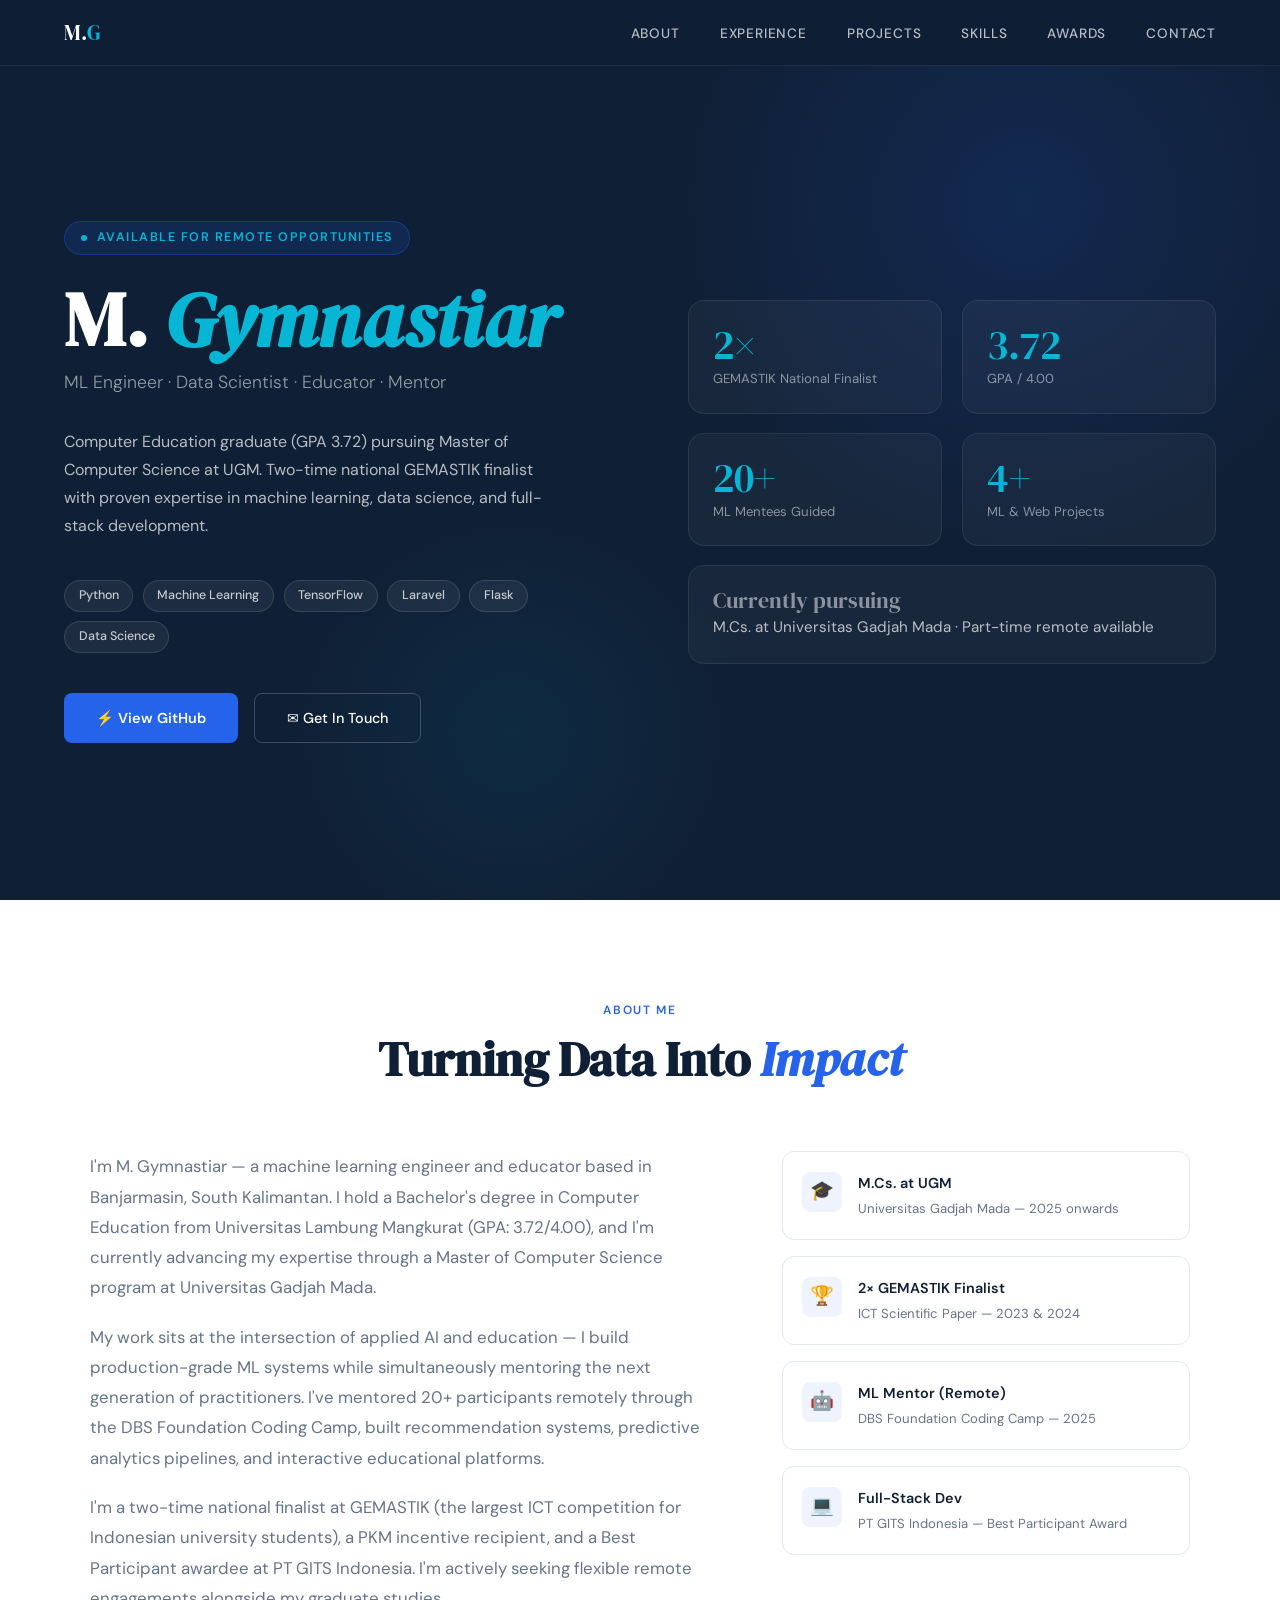
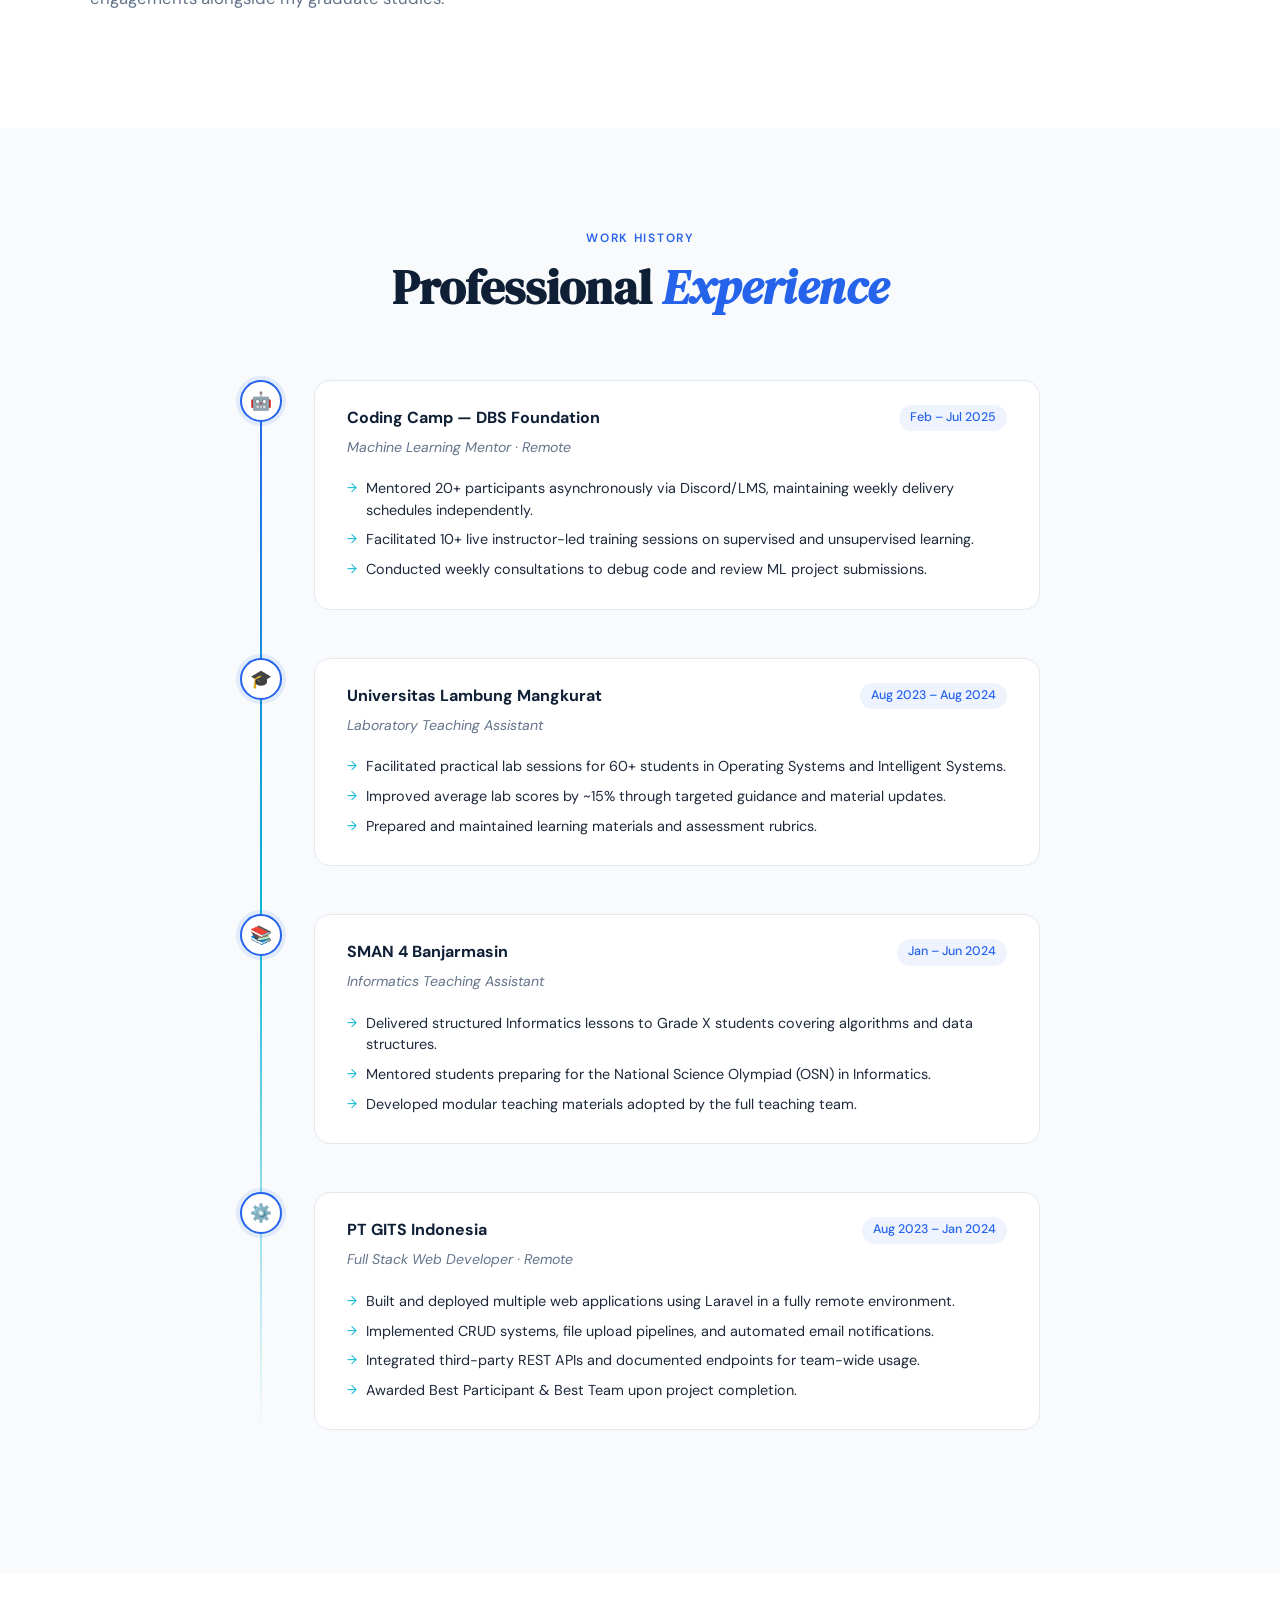
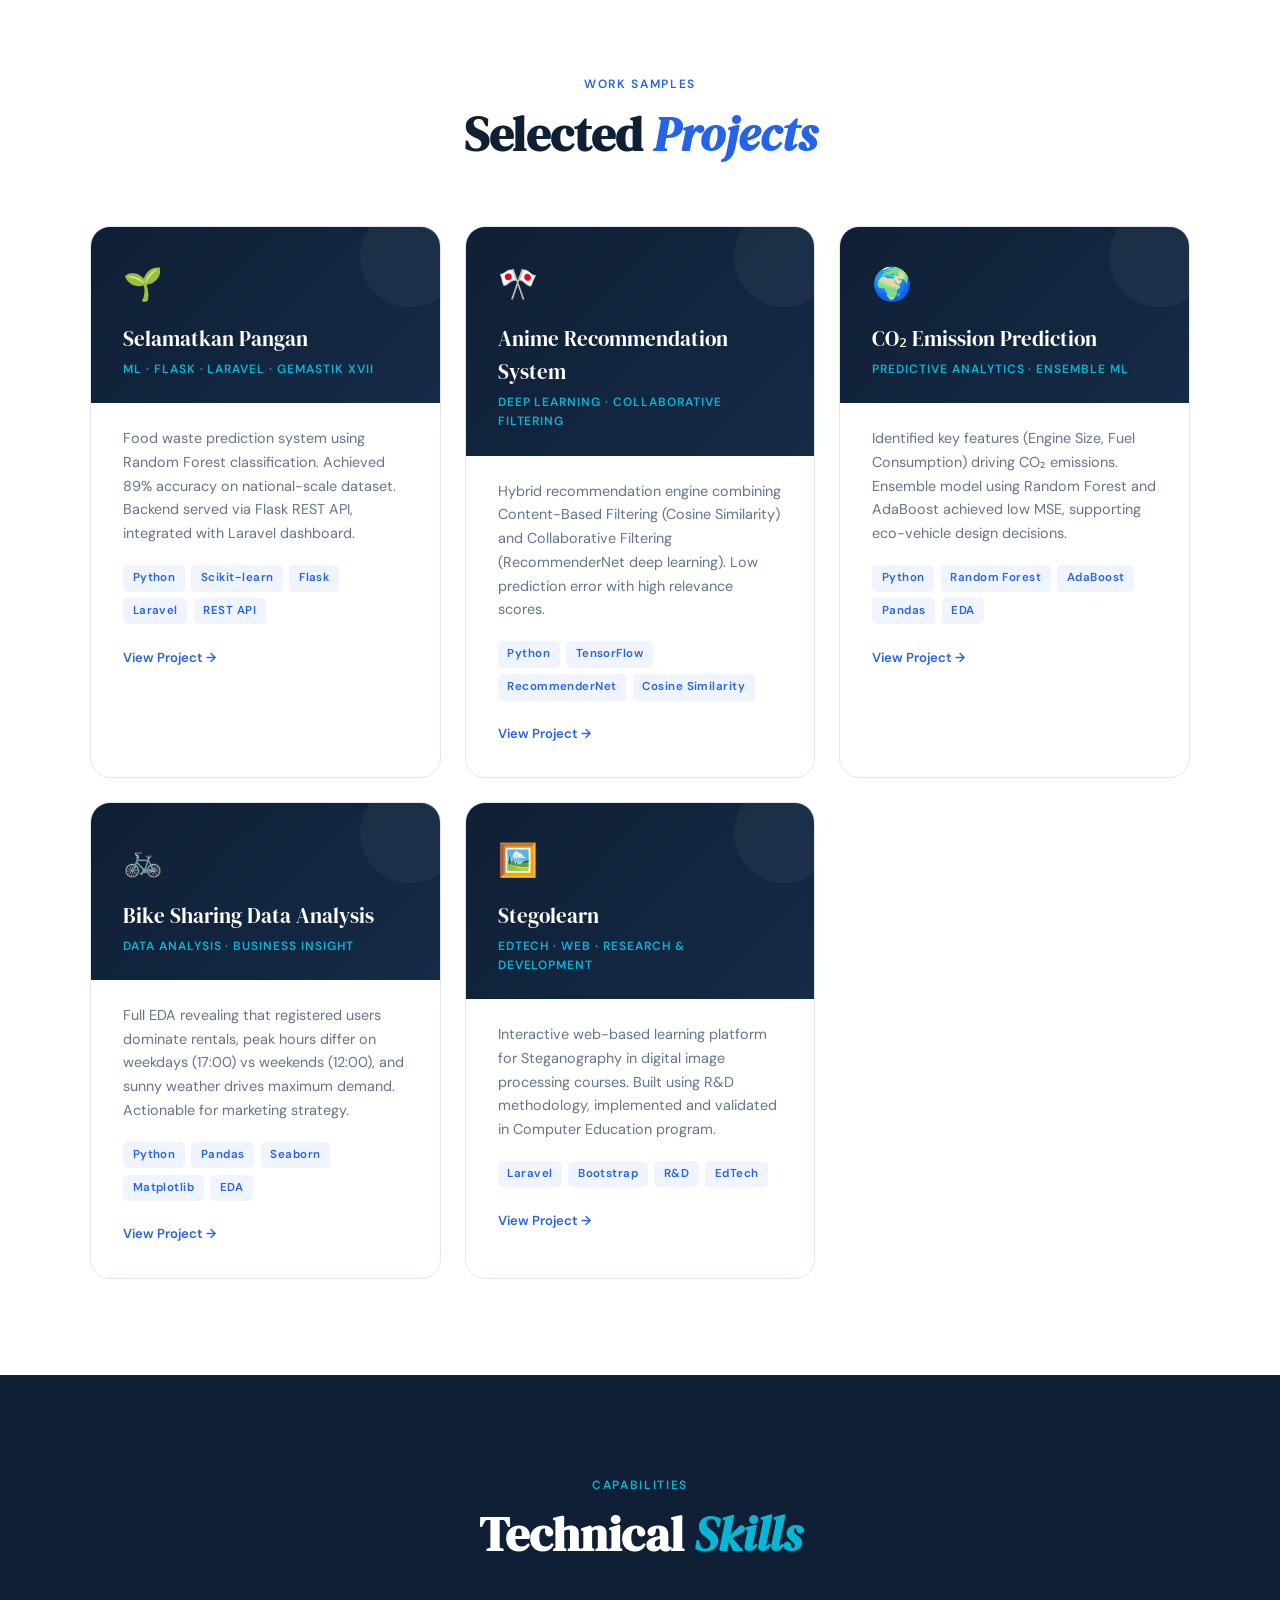
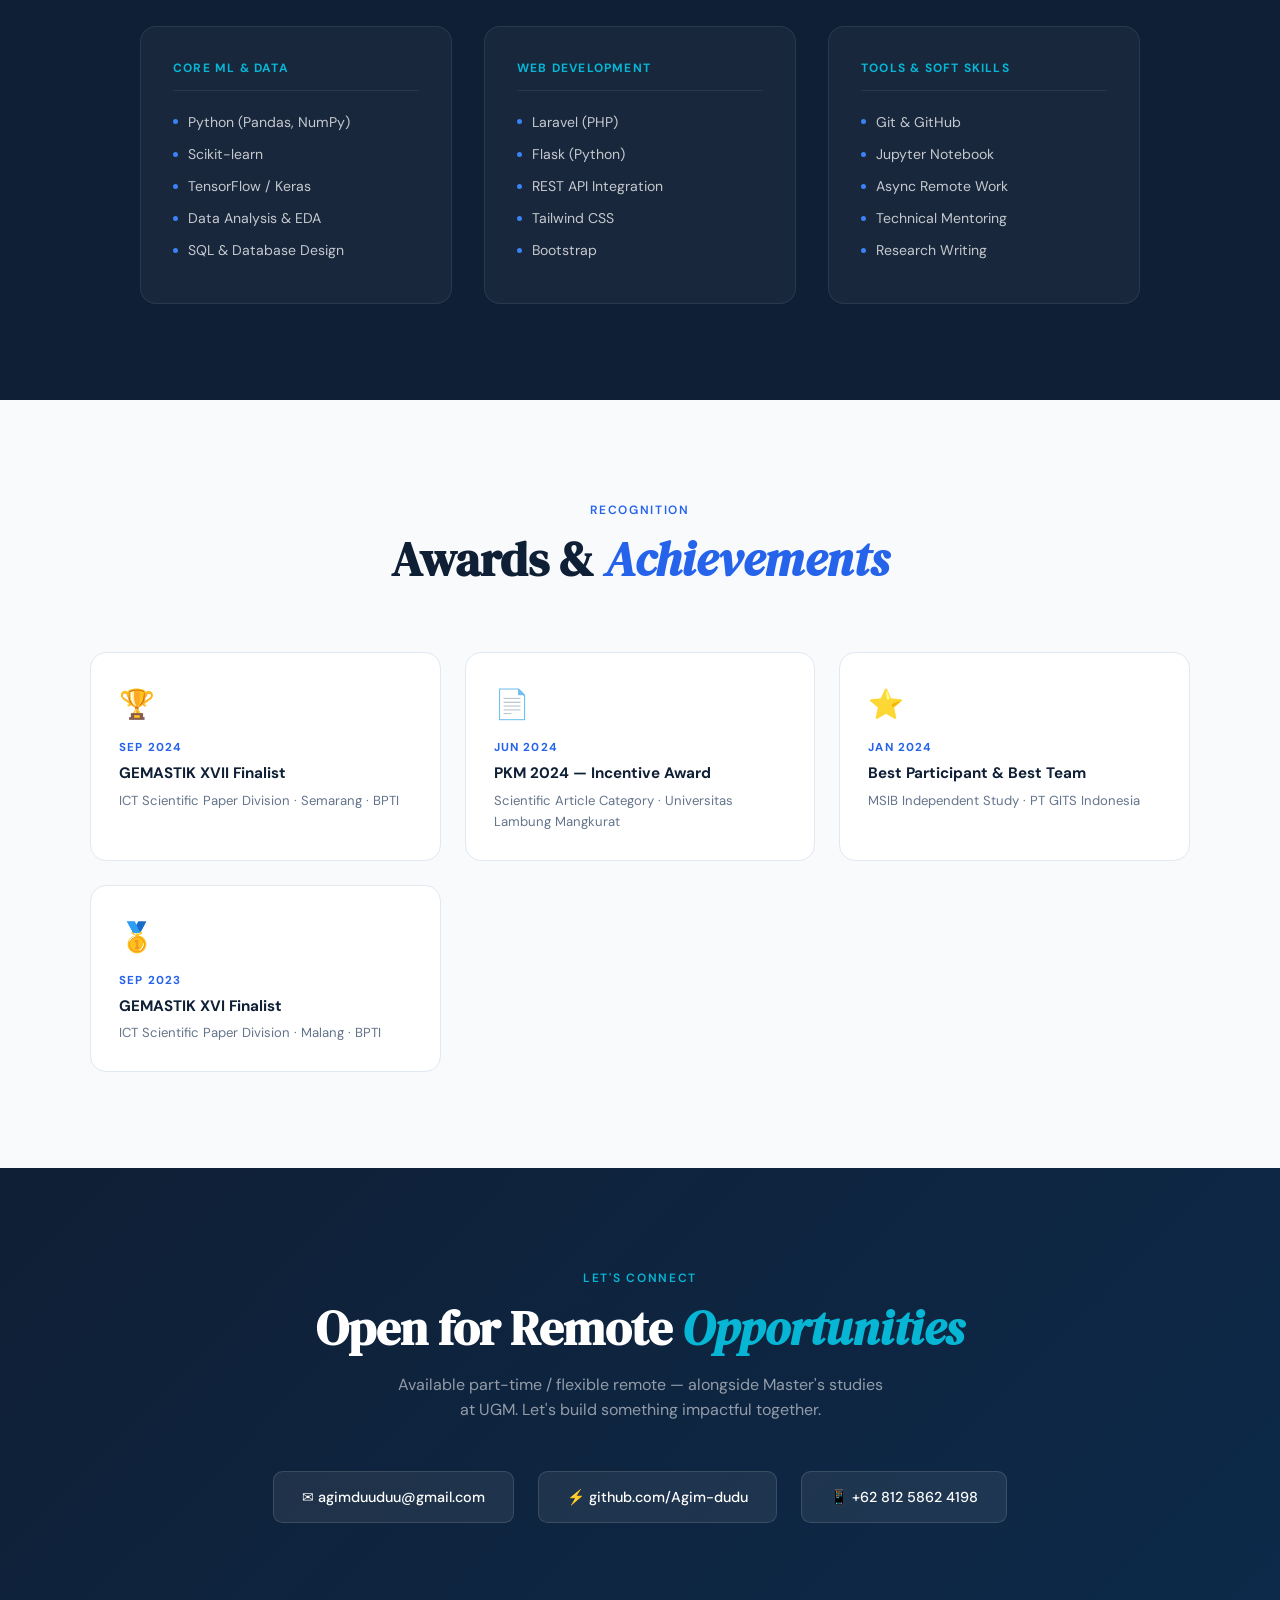
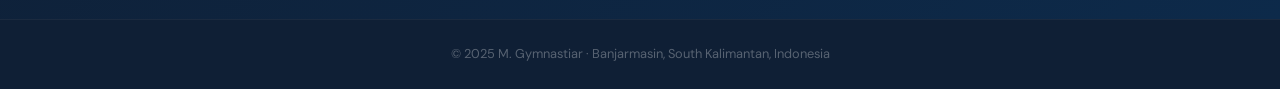
==== index.html @ 20570540 "rename file portfolio inggris" ====
<!DOCTYPE html>
<html lang="en">
<head>
<meta charset="UTF-8">
<meta name="viewport" content="width=device-width, initial-scale=1.0">
<title>M. Gymnastiar — ML Engineer & Data Scientist</title>
<link href="https://fonts.googleapis.com/css2?family=DM+Serif+Display:ital@0;1&family=DM+Sans:ital,opsz,wght@0,9..40,300;0,9..40,400;0,9..40,500;0,9..40,600;1,9..40,300&display=swap" rel="stylesheet">
<style>
  :root {
    --navy: #0f1f35;
    --navy-mid: #162b47;
    --blue: #2563eb;
    --blue-light: #3b82f6;
    --cyan: #06b6d4;
    --gold: #f59e0b;
    --cream: #faf8f4;
    --text: #1e293b;
    --muted: #64748b;
    --border: #e2e8f0;
    --white: #ffffff;
    --card-bg: #ffffff;
    --section-bg: #f8fafc;
  }

  *, *::before, *::after { box-sizing: border-box; margin: 0; padding: 0; }

  html { scroll-behavior: smooth; }

  body {
    font-family: 'DM Sans', sans-serif;
    background: var(--cream);
    color: var(--text);
    line-height: 1.6;
    overflow-x: hidden;
  }

  /* ── NAV ── */
  nav {
    position: fixed; top: 0; left: 0; right: 0; z-index: 100;
    display: flex; justify-content: space-between; align-items: center;
    padding: 1rem 4rem;
    background: rgba(15,31,53,0.95);
    backdrop-filter: blur(12px);
    border-bottom: 1px solid rgba(255,255,255,0.07);
  }
  .nav-logo {
    font-family: 'DM Serif Display', serif;
    font-size: 1.3rem; color: var(--white); letter-spacing: 0.02em;
  }
  .nav-logo span { color: var(--cyan); }
  .nav-links { display: flex; gap: 2.5rem; list-style: none; }
  .nav-links a {
    color: rgba(255,255,255,0.7); text-decoration: none;
    font-size: 0.85rem; font-weight: 500; letter-spacing: 0.06em;
    text-transform: uppercase; transition: color 0.2s;
  }
  .nav-links a:hover { color: var(--cyan); }

  /* ── HERO ── */
  .hero {
    min-height: 100vh;
    background: var(--navy);
    display: grid; grid-template-columns: 1fr 1fr;
    align-items: center;
    padding: 8rem 4rem 4rem;
    position: relative; overflow: hidden;
  }
  .hero::before {
    content: '';
    position: absolute; top: -20%; right: -10%;
    width: 60vw; height: 60vw;
    background: radial-gradient(circle, rgba(37,99,235,0.15) 0%, transparent 65%);
    pointer-events: none;
  }
  .hero::after {
    content: '';
    position: absolute; bottom: -10%; left: 20%;
    width: 40vw; height: 40vw;
    background: radial-gradient(circle, rgba(6,182,212,0.08) 0%, transparent 65%);
    pointer-events: none;
  }
  .hero-text { position: relative; z-index: 2; }
  .hero-eyebrow {
    display: inline-flex; align-items: center; gap: 0.6rem;
    background: rgba(37,99,235,0.15); border: 1px solid rgba(37,99,235,0.3);
    color: var(--cyan); font-size: 0.78rem; font-weight: 600;
    letter-spacing: 0.12em; text-transform: uppercase;
    padding: 0.4rem 1rem; border-radius: 2rem; margin-bottom: 1.5rem;
    animation: fadeUp 0.6s ease both;
  }
  .hero-eyebrow::before { content: ''; width: 6px; height: 6px; border-radius: 50%; background: var(--cyan); }
  .hero-name {
    font-family: 'DM Serif Display', serif;
    font-size: clamp(3rem, 6vw, 5.5rem);
    color: var(--white); line-height: 1.05;
    margin-bottom: 0.5rem;
    animation: fadeUp 0.7s 0.1s ease both;
  }
  .hero-name .accent { color: var(--cyan); font-style: italic; }
  .hero-role {
    font-size: 1.1rem; color: rgba(255,255,255,0.55);
    font-weight: 300; margin-bottom: 2rem;
    animation: fadeUp 0.7s 0.2s ease both;
  }
  .hero-desc {
    font-size: 1rem; color: rgba(255,255,255,0.7);
    line-height: 1.75; max-width: 480px; margin-bottom: 2.5rem;
    animation: fadeUp 0.7s 0.3s ease both;
  }
  .hero-badges {
    display: flex; flex-wrap: wrap; gap: 0.6rem; margin-bottom: 2.5rem;
    animation: fadeUp 0.7s 0.35s ease both;
  }
  .badge {
    background: rgba(255,255,255,0.06); border: 1px solid rgba(255,255,255,0.12);
    color: rgba(255,255,255,0.75); font-size: 0.78rem; font-weight: 500;
    padding: 0.3rem 0.85rem; border-radius: 2rem;
  }
  .hero-cta {
    display: flex; gap: 1rem; flex-wrap: wrap;
    animation: fadeUp 0.7s 0.4s ease both;
  }
  .btn-primary {
    background: var(--blue); color: var(--white);
    padding: 0.8rem 2rem; border-radius: 0.5rem;
    text-decoration: none; font-weight: 600; font-size: 0.9rem;
    transition: background 0.2s, transform 0.2s;
    display: inline-flex; align-items: center; gap: 0.5rem;
  }
  .btn-primary:hover { background: var(--blue-light); transform: translateY(-2px); }
  .btn-ghost {
    border: 1px solid rgba(255,255,255,0.2); color: var(--white);
    padding: 0.8rem 2rem; border-radius: 0.5rem;
    text-decoration: none; font-weight: 500; font-size: 0.9rem;
    transition: border-color 0.2s, background 0.2s, transform 0.2s;
    display: inline-flex; align-items: center; gap: 0.5rem;
  }
  .btn-ghost:hover { border-color: var(--cyan); background: rgba(6,182,212,0.08); transform: translateY(-2px); }

  /* Stats cards */
  .hero-stats {
    position: relative; z-index: 2;
    display: grid; grid-template-columns: 1fr 1fr; gap: 1.2rem;
    padding-left: 3rem;
    animation: fadeUp 0.8s 0.5s ease both;
  }
  .stat-card {
    background: rgba(255,255,255,0.04); border: 1px solid rgba(255,255,255,0.08);
    border-radius: 1rem; padding: 1.5rem;
    transition: border-color 0.3s, background 0.3s;
  }
  .stat-card:hover { border-color: rgba(6,182,212,0.3); background: rgba(6,182,212,0.05); }
  .stat-card.wide { grid-column: span 2; }
  .stat-num {
    font-family: 'DM Serif Display', serif;
    font-size: 2.5rem; color: var(--cyan); line-height: 1;
    margin-bottom: 0.3rem;
  }
  .stat-label { font-size: 0.82rem; color: rgba(255,255,255,0.5); font-weight: 400; line-height: 1.4; }

  /* ── SECTIONS ── */
  section { padding: 6rem 4rem; }
  .section-header { text-align: center; margin-bottom: 4rem; }
  .section-tag {
    display: inline-block;
    font-size: 0.75rem; font-weight: 600; letter-spacing: 0.14em;
    text-transform: uppercase; color: var(--blue);
    margin-bottom: 0.75rem;
  }
  .section-title {
    font-family: 'DM Serif Display', serif;
    font-size: clamp(2rem, 4vw, 3rem); color: var(--navy);
    line-height: 1.15;
  }
  .section-title em { color: var(--blue); font-style: italic; }

  /* ── ABOUT ── */
  .about { background: var(--white); }
  .about-grid { display: grid; grid-template-columns: 1.2fr 0.8fr; gap: 5rem; align-items: start; max-width: 1100px; margin: 0 auto; }
  .about-body { font-size: 1.05rem; color: var(--muted); line-height: 1.8; }
  .about-body p { margin-bottom: 1.2rem; }
  .about-highlights { display: flex; flex-direction: column; gap: 1rem; }
  .highlight-item {
    display: flex; align-items: flex-start; gap: 1rem;
    padding: 1.2rem; border: 1px solid var(--border);
    border-radius: 0.75rem; transition: border-color 0.2s, box-shadow 0.2s;
  }
  .highlight-item:hover { border-color: var(--blue); box-shadow: 0 4px 20px rgba(37,99,235,0.08); }
  .highlight-icon {
    width: 40px; height: 40px; min-width: 40px;
    border-radius: 0.5rem; background: rgba(37,99,235,0.08);
    display: flex; align-items: center; justify-content: center;
    font-size: 1.2rem;
  }
  .highlight-text strong { display: block; font-size: 0.9rem; font-weight: 600; color: var(--navy); }
  .highlight-text span { font-size: 0.82rem; color: var(--muted); }

  /* ── EXPERIENCE ── */
  .experience { background: var(--section-bg); }
  .timeline { max-width: 800px; margin: 0 auto; position: relative; }
  .timeline::before {
    content: ''; position: absolute; left: 20px; top: 0; bottom: 0;
    width: 2px; background: linear-gradient(to bottom, var(--blue), var(--cyan), transparent);
  }
  .timeline-item { display: flex; gap: 2rem; margin-bottom: 3rem; position: relative; }
  .timeline-dot {
    width: 42px; height: 42px; min-width: 42px;
    border-radius: 50%; background: var(--white);
    border: 2px solid var(--blue); display: flex; align-items: center;
    justify-content: center; font-size: 1.1rem; position: relative; z-index: 1;
    box-shadow: 0 0 0 4px rgba(37,99,235,0.1);
  }
  .timeline-content {
    background: var(--white); border: 1px solid var(--border);
    border-radius: 1rem; padding: 1.5rem 2rem; flex: 1;
    transition: box-shadow 0.2s, border-color 0.2s;
  }
  .timeline-content:hover { box-shadow: 0 8px 30px rgba(0,0,0,0.06); border-color: var(--blue); }
  .timeline-meta {
    display: flex; justify-content: space-between; align-items: flex-start;
    margin-bottom: 0.3rem; flex-wrap: wrap; gap: 0.5rem;
  }
  .timeline-org { font-weight: 700; font-size: 1rem; color: var(--navy); }
  .timeline-date {
    font-size: 0.78rem; font-weight: 500; color: var(--blue);
    background: rgba(37,99,235,0.08); padding: 0.2rem 0.7rem; border-radius: 2rem;
  }
  .timeline-role { font-size: 0.88rem; color: var(--muted); font-style: italic; margin-bottom: 1rem; }
  .timeline-bullets { list-style: none; }
  .timeline-bullets li {
    font-size: 0.9rem; color: var(--text); padding: 0.25rem 0 0.25rem 1.2rem;
    position: relative; line-height: 1.5;
  }
  .timeline-bullets li::before { content: '→'; position: absolute; left: 0; color: var(--cyan); font-size: 0.8rem; }

  /* ── PROJECTS ── */
  .projects { background: var(--white); }
  .projects-grid { display: grid; grid-template-columns: repeat(auto-fit, minmax(300px, 1fr)); gap: 1.5rem; max-width: 1100px; margin: 0 auto; }
  .project-card {
    border: 1px solid var(--border); border-radius: 1.25rem;
    overflow: hidden; transition: transform 0.25s, box-shadow 0.25s, border-color 0.25s;
    background: var(--white);
  }
  .project-card:hover { transform: translateY(-6px); box-shadow: 0 20px 50px rgba(0,0,0,0.09); border-color: var(--blue); }
  .project-header {
    padding: 2rem 2rem 1.5rem;
    background: linear-gradient(135deg, var(--navy) 0%, var(--navy-mid) 100%);
    position: relative; overflow: hidden;
  }
  .project-header::after {
    content: ''; position: absolute; right: -20px; top: -20px;
    width: 100px; height: 100px; border-radius: 50%;
    background: rgba(255,255,255,0.04);
  }
  .project-emoji { font-size: 2rem; margin-bottom: 0.75rem; display: block; }
  .project-title { font-family: 'DM Serif Display', serif; font-size: 1.3rem; color: var(--white); margin-bottom: 0.3rem; }
  .project-type { font-size: 0.75rem; color: var(--cyan); font-weight: 600; letter-spacing: 0.08em; text-transform: uppercase; }
  .project-body { padding: 1.5rem 2rem 2rem; }
  .project-desc { font-size: 0.9rem; color: var(--muted); line-height: 1.65; margin-bottom: 1.2rem; }
  .project-tags { display: flex; flex-wrap: wrap; gap: 0.4rem; margin-bottom: 1.2rem; }
  .tag {
    background: rgba(37,99,235,0.07); color: var(--blue);
    font-size: 0.72rem; font-weight: 600; letter-spacing: 0.04em;
    padding: 0.25rem 0.6rem; border-radius: 0.3rem;
  }
  .project-link {
    font-size: 0.82rem; font-weight: 600; color: var(--blue);
    text-decoration: none; display: inline-flex; align-items: center; gap: 0.3rem;
    transition: gap 0.2s;
  }
  .project-link:hover { gap: 0.6rem; }

  /* ── SKILLS ── */
  .skills { background: var(--navy); padding: 6rem 4rem; }
  .skills .section-title { color: var(--white); }
  .skills .section-tag { color: var(--cyan); }
  .skills-grid { display: grid; grid-template-columns: repeat(3, 1fr); gap: 2rem; max-width: 1000px; margin: 0 auto; }
  .skill-group {
    background: rgba(255,255,255,0.04); border: 1px solid rgba(255,255,255,0.08);
    border-radius: 1rem; padding: 2rem;
    transition: border-color 0.3s;
  }
  .skill-group:hover { border-color: rgba(6,182,212,0.4); }
  .skill-group-title {
    font-size: 0.75rem; font-weight: 700; color: var(--cyan);
    letter-spacing: 0.1em; text-transform: uppercase; margin-bottom: 1.2rem;
    padding-bottom: 0.75rem; border-bottom: 1px solid rgba(255,255,255,0.08);
  }
  .skill-item { display: flex; align-items: center; gap: 0.6rem; margin-bottom: 0.6rem; }
  .skill-dot { width: 5px; height: 5px; border-radius: 50%; background: var(--blue-light); flex-shrink: 0; }
  .skill-name { font-size: 0.88rem; color: rgba(255,255,255,0.75); }

  /* ── ACHIEVEMENTS ── */
  .achievements { background: var(--section-bg); }
  .achievements-grid { display: grid; grid-template-columns: repeat(auto-fit, minmax(260px, 1fr)); gap: 1.5rem; max-width: 1100px; margin: 0 auto; }
  .achievement-card {
    background: var(--white); border: 1px solid var(--border);
    border-radius: 1rem; padding: 1.75rem;
    transition: box-shadow 0.2s, border-color 0.2s, transform 0.2s;
  }
  .achievement-card:hover { box-shadow: 0 10px 30px rgba(0,0,0,0.07); border-color: var(--gold); transform: translateY(-3px); }
  .achievement-icon { font-size: 1.8rem; margin-bottom: 0.75rem; }
  .achievement-year {
    font-size: 0.72rem; font-weight: 700; letter-spacing: 0.1em;
    color: var(--blue); text-transform: uppercase; margin-bottom: 0.4rem;
  }
  .achievement-title { font-weight: 700; font-size: 0.95rem; color: var(--navy); margin-bottom: 0.3rem; line-height: 1.4; }
  .achievement-org { font-size: 0.82rem; color: var(--muted); }

  /* ── CONTACT ── */
  .contact {
    background: linear-gradient(135deg, var(--navy) 0%, #0d2a4a 100%);
    text-align: center; padding: 6rem 4rem;
  }
  .contact .section-title { color: var(--white); margin-bottom: 1rem; }
  .contact-sub { font-size: 1rem; color: rgba(255,255,255,0.55); margin-bottom: 3rem; max-width: 500px; margin-left: auto; margin-right: auto; }
  .contact-links { display: flex; justify-content: center; gap: 1.5rem; flex-wrap: wrap; }
  .contact-link {
    display: flex; align-items: center; gap: 0.6rem;
    background: rgba(255,255,255,0.07); border: 1px solid rgba(255,255,255,0.12);
    color: var(--white); text-decoration: none; padding: 0.85rem 1.75rem;
    border-radius: 0.6rem; font-size: 0.9rem; font-weight: 500;
    transition: background 0.2s, border-color 0.2s, transform 0.2s;
  }
  .contact-link:hover { background: rgba(37,99,235,0.25); border-color: var(--blue); transform: translateY(-2px); }

  /* ── FOOTER ── */
  footer {
    background: var(--navy); text-align: center; padding: 1.5rem;
    font-size: 0.8rem; color: rgba(255,255,255,0.3);
    border-top: 1px solid rgba(255,255,255,0.05);
  }

  /* ── ANIMATIONS ── */
  @keyframes fadeUp {
    from { opacity: 0; transform: translateY(24px); }
    to { opacity: 1; transform: translateY(0); }
  }

  /* ── RESPONSIVE ── */
  @media (max-width: 900px) {
    nav { padding: 1rem 2rem; }
    .nav-links { display: none; }
    .hero { grid-template-columns: 1fr; padding: 7rem 2rem 3rem; }
    .hero-stats { padding-left: 0; margin-top: 3rem; }
    section { padding: 4rem 2rem; }
    .about-grid { grid-template-columns: 1fr; gap: 2.5rem; }
    .skills-grid { grid-template-columns: 1fr 1fr; }
    .contact { padding: 4rem 2rem; }
  }
  @media (max-width: 600px) {
    .skills-grid { grid-template-columns: 1fr; }
    .hero-stats { grid-template-columns: 1fr 1fr; }
    .stat-card.wide { grid-column: span 2; }
  }
</style>
</head>
<body>

<!-- NAV -->
<nav>
  <div class="nav-logo">M.<span>G</span></div>
  <ul class="nav-links">
    <li><a href="#about">About</a></li>
    <li><a href="#experience">Experience</a></li>
    <li><a href="#projects">Projects</a></li>
    <li><a href="#skills">Skills</a></li>
    <li><a href="#achievements">Awards</a></li>
    <li><a href="#contact">Contact</a></li>
  </ul>
</nav>

<!-- HERO -->
<section class="hero" id="home">
  <div class="hero-text">
    <div class="hero-eyebrow">Available for Remote Opportunities</div>
    <h1 class="hero-name">M. <span class="accent">Gymnastiar</span></h1>
    <p class="hero-role">ML Engineer · Data Scientist · Educator · Mentor</p>
    <p class="hero-desc">Computer Education graduate (GPA 3.72) pursuing Master of Computer Science at UGM. Two-time national GEMASTIK finalist with proven expertise in machine learning, data science, and full-stack development.</p>
    <div class="hero-badges">
      <span class="badge">Python</span>
      <span class="badge">Machine Learning</span>
      <span class="badge">TensorFlow</span>
      <span class="badge">Laravel</span>
      <span class="badge">Flask</span>
      <span class="badge">Data Science</span>
    </div>
    <div class="hero-cta">
      <a href="https://github.com/Agim-dudu" class="btn-primary" target="_blank">⚡ View GitHub</a>
      <a href="#contact" class="btn-ghost">✉ Get In Touch</a>
    </div>
  </div>
  <div class="hero-stats">
    <div class="stat-card">
      <div class="stat-num">2×</div>
      <div class="stat-label">GEMASTIK National Finalist</div>
    </div>
    <div class="stat-card">
      <div class="stat-num">3.72</div>
      <div class="stat-label">GPA / 4.00</div>
    </div>
    <div class="stat-card">
      <div class="stat-num">20+</div>
      <div class="stat-label">ML Mentees Guided</div>
    </div>
    <div class="stat-card">
      <div class="stat-num">4+</div>
      <div class="stat-label">ML & Web Projects</div>
    </div>
    <div class="stat-card wide">
      <div class="stat-num" style="font-size:1.4rem; color: rgba(255,255,255,0.5);">Currently pursuing</div>
      <div class="stat-label" style="font-size:0.95rem; color: rgba(255,255,255,0.7); margin-top:0.2rem;">M.Cs. at Universitas Gadjah Mada · Part-time remote available</div>
    </div>
  </div>
</section>

<!-- ABOUT -->
<section class="about" id="about">
  <div class="section-header">
    <div class="section-tag">About Me</div>
    <h2 class="section-title">Turning Data Into <em>Impact</em></h2>
  </div>
  <div class="about-grid">
    <div class="about-body">
      <p>I'm M. Gymnastiar — a machine learning engineer and educator based in Banjarmasin, South Kalimantan. I hold a Bachelor's degree in Computer Education from Universitas Lambung Mangkurat (GPA: 3.72/4.00), and I'm currently advancing my expertise through a Master of Computer Science program at Universitas Gadjah Mada.</p>
      <p>My work sits at the intersection of applied AI and education — I build production-grade ML systems while simultaneously mentoring the next generation of practitioners. I've mentored 20+ participants remotely through the DBS Foundation Coding Camp, built recommendation systems, predictive analytics pipelines, and interactive educational platforms.</p>
      <p>I'm a two-time national finalist at GEMASTIK (the largest ICT competition for Indonesian university students), a PKM incentive recipient, and a Best Participant awardee at PT GITS Indonesia. I'm actively seeking flexible remote engagements alongside my graduate studies.</p>
    </div>
    <div class="about-highlights">
      <div class="highlight-item">
        <div class="highlight-icon">🎓</div>
        <div class="highlight-text">
          <strong>M.Cs. at UGM</strong>
          <span>Universitas Gadjah Mada — 2025 onwards</span>
        </div>
      </div>
      <div class="highlight-item">
        <div class="highlight-icon">🏆</div>
        <div class="highlight-text">
          <strong>2× GEMASTIK Finalist</strong>
          <span>ICT Scientific Paper — 2023 & 2024</span>
        </div>
      </div>
      <div class="highlight-item">
        <div class="highlight-icon">🤖</div>
        <div class="highlight-text">
          <strong>ML Mentor (Remote)</strong>
          <span>DBS Foundation Coding Camp — 2025</span>
        </div>
      </div>
      <div class="highlight-item">
        <div class="highlight-icon">💻</div>
        <div class="highlight-text">
          <strong>Full-Stack Dev</strong>
          <span>PT GITS Indonesia — Best Participant Award</span>
        </div>
      </div>
    </div>
  </div>
</section>

<!-- EXPERIENCE -->
<section class="experience" id="experience">
  <div class="section-header">
    <div class="section-tag">Work History</div>
    <h2 class="section-title">Professional <em>Experience</em></h2>
  </div>
  <div class="timeline">
    <div class="timeline-item">
      <div class="timeline-dot">🤖</div>
      <div class="timeline-content">
        <div class="timeline-meta">
          <span class="timeline-org">Coding Camp — DBS Foundation</span>
          <span class="timeline-date">Feb – Jul 2025</span>
        </div>
        <div class="timeline-role">Machine Learning Mentor · Remote</div>
        <ul class="timeline-bullets">
          <li>Mentored 20+ participants asynchronously via Discord/LMS, maintaining weekly delivery schedules independently.</li>
          <li>Facilitated 10+ live instructor-led training sessions on supervised and unsupervised learning.</li>
          <li>Conducted weekly consultations to debug code and review ML project submissions.</li>
        </ul>
      </div>
    </div>
    <div class="timeline-item">
      <div class="timeline-dot">🎓</div>
      <div class="timeline-content">
        <div class="timeline-meta">
          <span class="timeline-org">Universitas Lambung Mangkurat</span>
          <span class="timeline-date">Aug 2023 – Aug 2024</span>
        </div>
        <div class="timeline-role">Laboratory Teaching Assistant</div>
        <ul class="timeline-bullets">
          <li>Facilitated practical lab sessions for 60+ students in Operating Systems and Intelligent Systems.</li>
          <li>Improved average lab scores by ~15% through targeted guidance and material updates.</li>
          <li>Prepared and maintained learning materials and assessment rubrics.</li>
        </ul>
      </div>
    </div>
    <div class="timeline-item">
      <div class="timeline-dot">📚</div>
      <div class="timeline-content">
        <div class="timeline-meta">
          <span class="timeline-org">SMAN 4 Banjarmasin</span>
          <span class="timeline-date">Jan – Jun 2024</span>
        </div>
        <div class="timeline-role">Informatics Teaching Assistant</div>
        <ul class="timeline-bullets">
          <li>Delivered structured Informatics lessons to Grade X students covering algorithms and data structures.</li>
          <li>Mentored students preparing for the National Science Olympiad (OSN) in Informatics.</li>
          <li>Developed modular teaching materials adopted by the full teaching team.</li>
        </ul>
      </div>
    </div>
    <div class="timeline-item">
      <div class="timeline-dot">⚙️</div>
      <div class="timeline-content">
        <div class="timeline-meta">
          <span class="timeline-org">PT GITS Indonesia</span>
          <span class="timeline-date">Aug 2023 – Jan 2024</span>
        </div>
        <div class="timeline-role">Full Stack Web Developer · Remote</div>
        <ul class="timeline-bullets">
          <li>Built and deployed multiple web applications using Laravel in a fully remote environment.</li>
          <li>Implemented CRUD systems, file upload pipelines, and automated email notifications.</li>
          <li>Integrated third-party REST APIs and documented endpoints for team-wide usage.</li>
          <li>Awarded Best Participant & Best Team upon project completion.</li>
        </ul>
      </div>
    </div>
  </div>
</section>

<!-- PROJECTS -->
<section class="projects" id="projects">
  <div class="section-header">
    <div class="section-tag">Work Samples</div>
    <h2 class="section-title">Selected <em>Projects</em></h2>
  </div>
  <div class="projects-grid">
    <div class="project-card">
      <div class="project-header">
        <span class="project-emoji">🌱</span>
        <div class="project-title">Selamatkan Pangan</div>
        <div class="project-type">ML · Flask · Laravel · GEMASTIK XVII</div>
      </div>
      <div class="project-body">
        <p class="project-desc">Food waste prediction system using Random Forest classification. Achieved 89% accuracy on national-scale dataset. Backend served via Flask REST API, integrated with Laravel dashboard.</p>
        <div class="project-tags">
          <span class="tag">Python</span><span class="tag">Scikit-learn</span><span class="tag">Flask</span><span class="tag">Laravel</span><span class="tag">REST API</span>
        </div>
        <a href="#" class="project-link">View Project →</a>
      </div>
    </div>
    <div class="project-card">
      <div class="project-header">
        <span class="project-emoji">🎌</span>
        <div class="project-title">Anime Recommendation System</div>
        <div class="project-type">Deep Learning · Collaborative Filtering</div>
      </div>
      <div class="project-body">
        <p class="project-desc">Hybrid recommendation engine combining Content-Based Filtering (Cosine Similarity) and Collaborative Filtering (RecommenderNet deep learning). Low prediction error with high relevance scores.</p>
        <div class="project-tags">
          <span class="tag">Python</span><span class="tag">TensorFlow</span><span class="tag">RecommenderNet</span><span class="tag">Cosine Similarity</span>
        </div>
        <a href="#" class="project-link">View Project →</a>
      </div>
    </div>
    <div class="project-card">
      <div class="project-header">
        <span class="project-emoji">🌍</span>
        <div class="project-title">CO₂ Emission Prediction</div>
        <div class="project-type">Predictive Analytics · Ensemble ML</div>
      </div>
      <div class="project-body">
        <p class="project-desc">Identified key features (Engine Size, Fuel Consumption) driving CO₂ emissions. Ensemble model using Random Forest and AdaBoost achieved low MSE, supporting eco-vehicle design decisions.</p>
        <div class="project-tags">
          <span class="tag">Python</span><span class="tag">Random Forest</span><span class="tag">AdaBoost</span><span class="tag">Pandas</span><span class="tag">EDA</span>
        </div>
        <a href="#" class="project-link">View Project →</a>
      </div>
    </div>
    <div class="project-card">
      <div class="project-header">
        <span class="project-emoji">🚲</span>
        <div class="project-title">Bike Sharing Data Analysis</div>
        <div class="project-type">Data Analysis · Business Insight</div>
      </div>
      <div class="project-body">
        <p class="project-desc">Full EDA revealing that registered users dominate rentals, peak hours differ on weekdays (17:00) vs weekends (12:00), and sunny weather drives maximum demand. Actionable for marketing strategy.</p>
        <div class="project-tags">
          <span class="tag">Python</span><span class="tag">Pandas</span><span class="tag">Seaborn</span><span class="tag">Matplotlib</span><span class="tag">EDA</span>
        </div>
        <a href="#" class="project-link">View Project →</a>
      </div>
    </div>
    <div class="project-card">
      <div class="project-header">
        <span class="project-emoji">🖼️</span>
        <div class="project-title">Stegolearn</div>
        <div class="project-type">EdTech · Web · Research & Development</div>
      </div>
      <div class="project-body">
        <p class="project-desc">Interactive web-based learning platform for Steganography in digital image processing courses. Built using R&D methodology, implemented and validated in Computer Education program.</p>
        <div class="project-tags">
          <span class="tag">Laravel</span><span class="tag">Bootstrap</span><span class="tag">R&D</span><span class="tag">EdTech</span>
        </div>
        <a href="#" class="project-link">View Project →</a>
      </div>
    </div>
  </div>
</section>

<!-- SKILLS -->
<section class="skills" id="skills">
  <div class="section-header">
    <div class="section-tag">Capabilities</div>
    <h2 class="section-title">Technical <em style="color:var(--cyan)">Skills</em></h2>
  </div>
  <div class="skills-grid">
    <div class="skill-group">
      <div class="skill-group-title">Core ML & Data</div>
      <div class="skill-item"><span class="skill-dot"></span><span class="skill-name">Python (Pandas, NumPy)</span></div>
      <div class="skill-item"><span class="skill-dot"></span><span class="skill-name">Scikit-learn</span></div>
      <div class="skill-item"><span class="skill-dot"></span><span class="skill-name">TensorFlow / Keras</span></div>
      <div class="skill-item"><span class="skill-dot"></span><span class="skill-name">Data Analysis & EDA</span></div>
      <div class="skill-item"><span class="skill-dot"></span><span class="skill-name">SQL & Database Design</span></div>
    </div>
    <div class="skill-group">
      <div class="skill-group-title">Web Development</div>
      <div class="skill-item"><span class="skill-dot"></span><span class="skill-name">Laravel (PHP)</span></div>
      <div class="skill-item"><span class="skill-dot"></span><span class="skill-name">Flask (Python)</span></div>
      <div class="skill-item"><span class="skill-dot"></span><span class="skill-name">REST API Integration</span></div>
      <div class="skill-item"><span class="skill-dot"></span><span class="skill-name">Tailwind CSS</span></div>
      <div class="skill-item"><span class="skill-dot"></span><span class="skill-name">Bootstrap</span></div>
    </div>
    <div class="skill-group">
      <div class="skill-group-title">Tools & Soft Skills</div>
      <div class="skill-item"><span class="skill-dot"></span><span class="skill-name">Git & GitHub</span></div>
      <div class="skill-item"><span class="skill-dot"></span><span class="skill-name">Jupyter Notebook</span></div>
      <div class="skill-item"><span class="skill-dot"></span><span class="skill-name">Async Remote Work</span></div>
      <div class="skill-item"><span class="skill-dot"></span><span class="skill-name">Technical Mentoring</span></div>
      <div class="skill-item"><span class="skill-dot"></span><span class="skill-name">Research Writing</span></div>
    </div>
  </div>
</section>

<!-- ACHIEVEMENTS -->
<section class="achievements" id="achievements">
  <div class="section-header">
    <div class="section-tag">Recognition</div>
    <h2 class="section-title">Awards & <em>Achievements</em></h2>
  </div>
  <div class="achievements-grid">
    <div class="achievement-card">
      <div class="achievement-icon">🏆</div>
      <div class="achievement-year">Sep 2024</div>
      <div class="achievement-title">GEMASTIK XVII Finalist</div>
      <div class="achievement-org">ICT Scientific Paper Division · Semarang · BPTI</div>
    </div>
    <div class="achievement-card">
      <div class="achievement-icon">📄</div>
      <div class="achievement-year">Jun 2024</div>
      <div class="achievement-title">PKM 2024 — Incentive Award</div>
      <div class="achievement-org">Scientific Article Category · Universitas Lambung Mangkurat</div>
    </div>
    <div class="achievement-card">
      <div class="achievement-icon">⭐</div>
      <div class="achievement-year">Jan 2024</div>
      <div class="achievement-title">Best Participant & Best Team</div>
      <div class="achievement-org">MSIB Independent Study · PT GITS Indonesia</div>
    </div>
    <div class="achievement-card">
      <div class="achievement-icon">🥇</div>
      <div class="achievement-year">Sep 2023</div>
      <div class="achievement-title">GEMASTIK XVI Finalist</div>
      <div class="achievement-org">ICT Scientific Paper Division · Malang · BPTI</div>
    </div>
  </div>
</section>

<!-- CONTACT -->
<section class="contact" id="contact">
  <div class="section-tag" style="color:var(--cyan)">Let's Connect</div>
  <h2 class="section-title" style="margin-bottom:1rem;">Open for Remote <em style="color:var(--cyan)">Opportunities</em></h2>
  <p class="contact-sub">Available part-time / flexible remote — alongside Master's studies at UGM. Let's build something impactful together.</p>
  <div class="contact-links">
    <a href="mailto:agimduuduu@gmail.com" class="contact-link">✉ agimduuduu@gmail.com</a>
    <a href="https://github.com/Agim-dudu" class="contact-link" target="_blank">⚡ github.com/Agim-dudu</a>
    <a href="tel:+6281258624198" class="contact-link">📱 +62 812 5862 4198</a>
  </div>
</section>

<footer>
  <p>© 2025 M. Gymnastiar · Banjarmasin, South Kalimantan, Indonesia</p>
</footer>

</body>
</html>
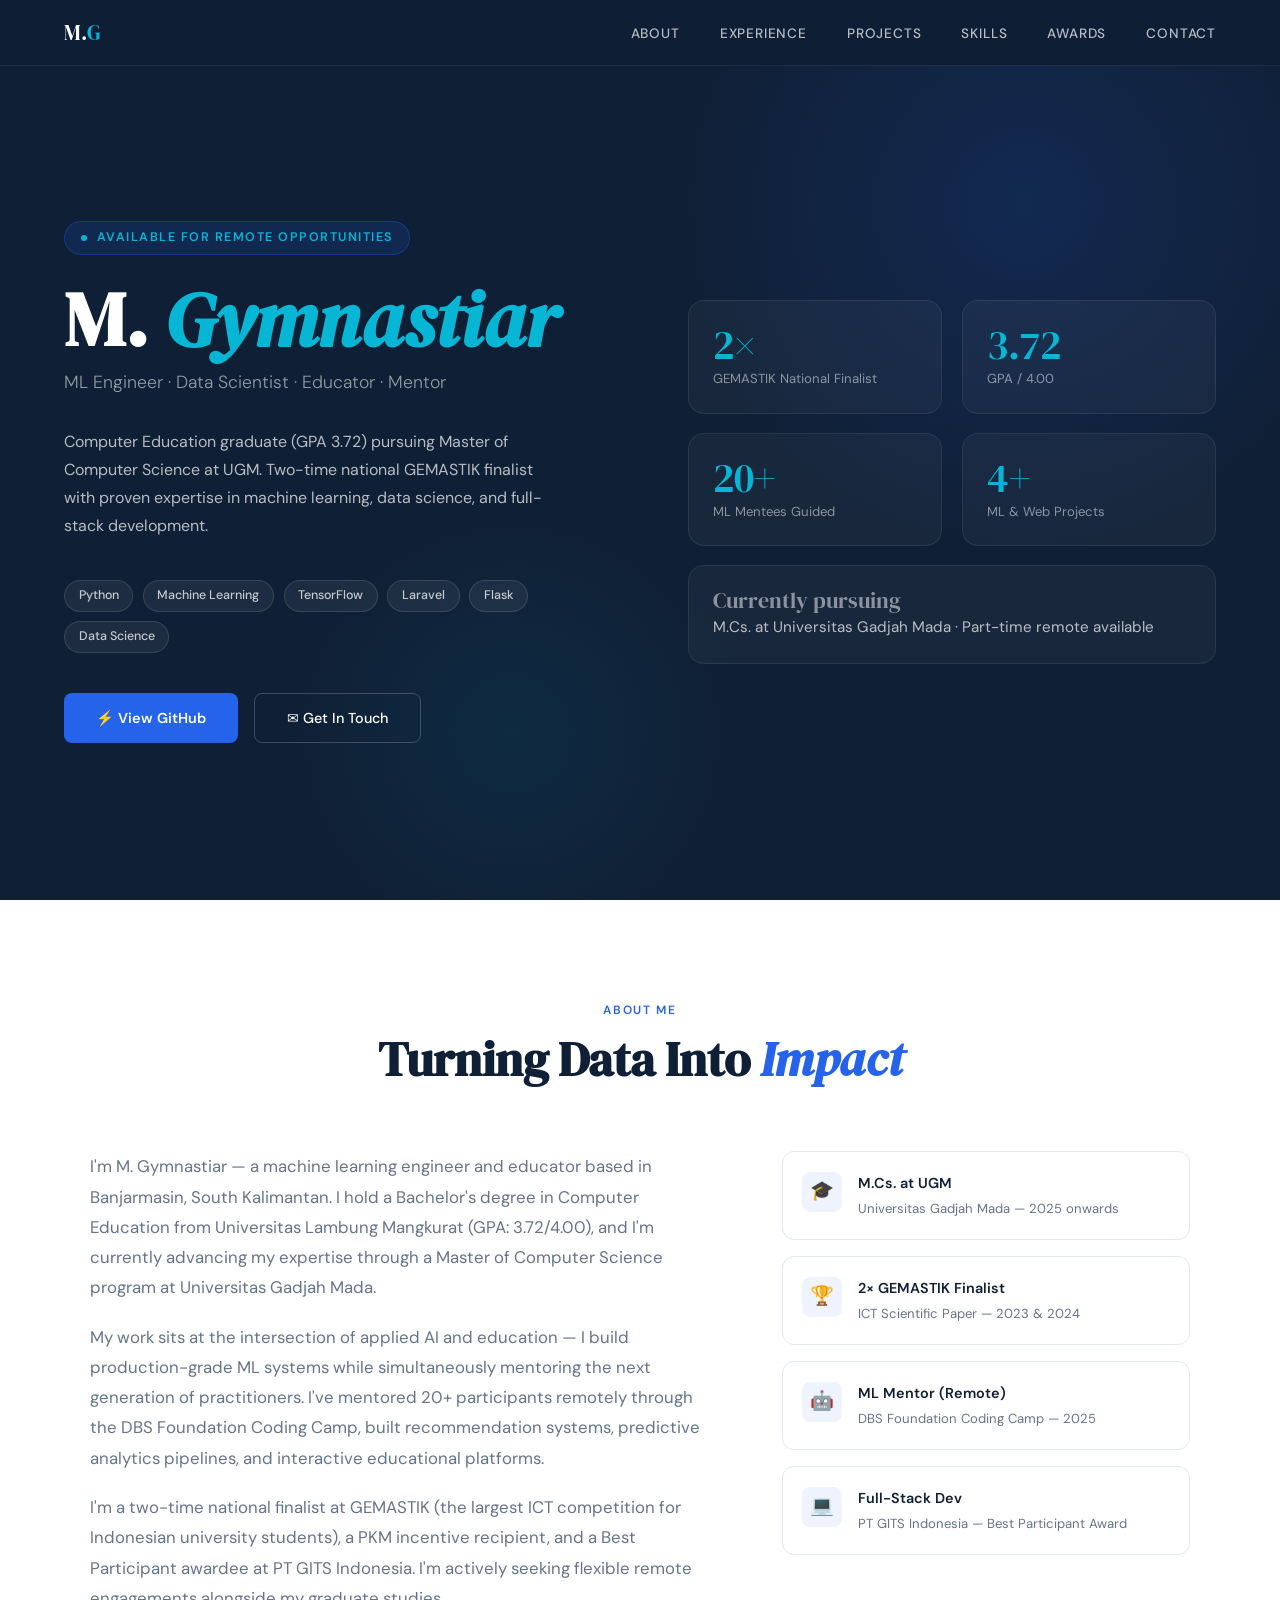
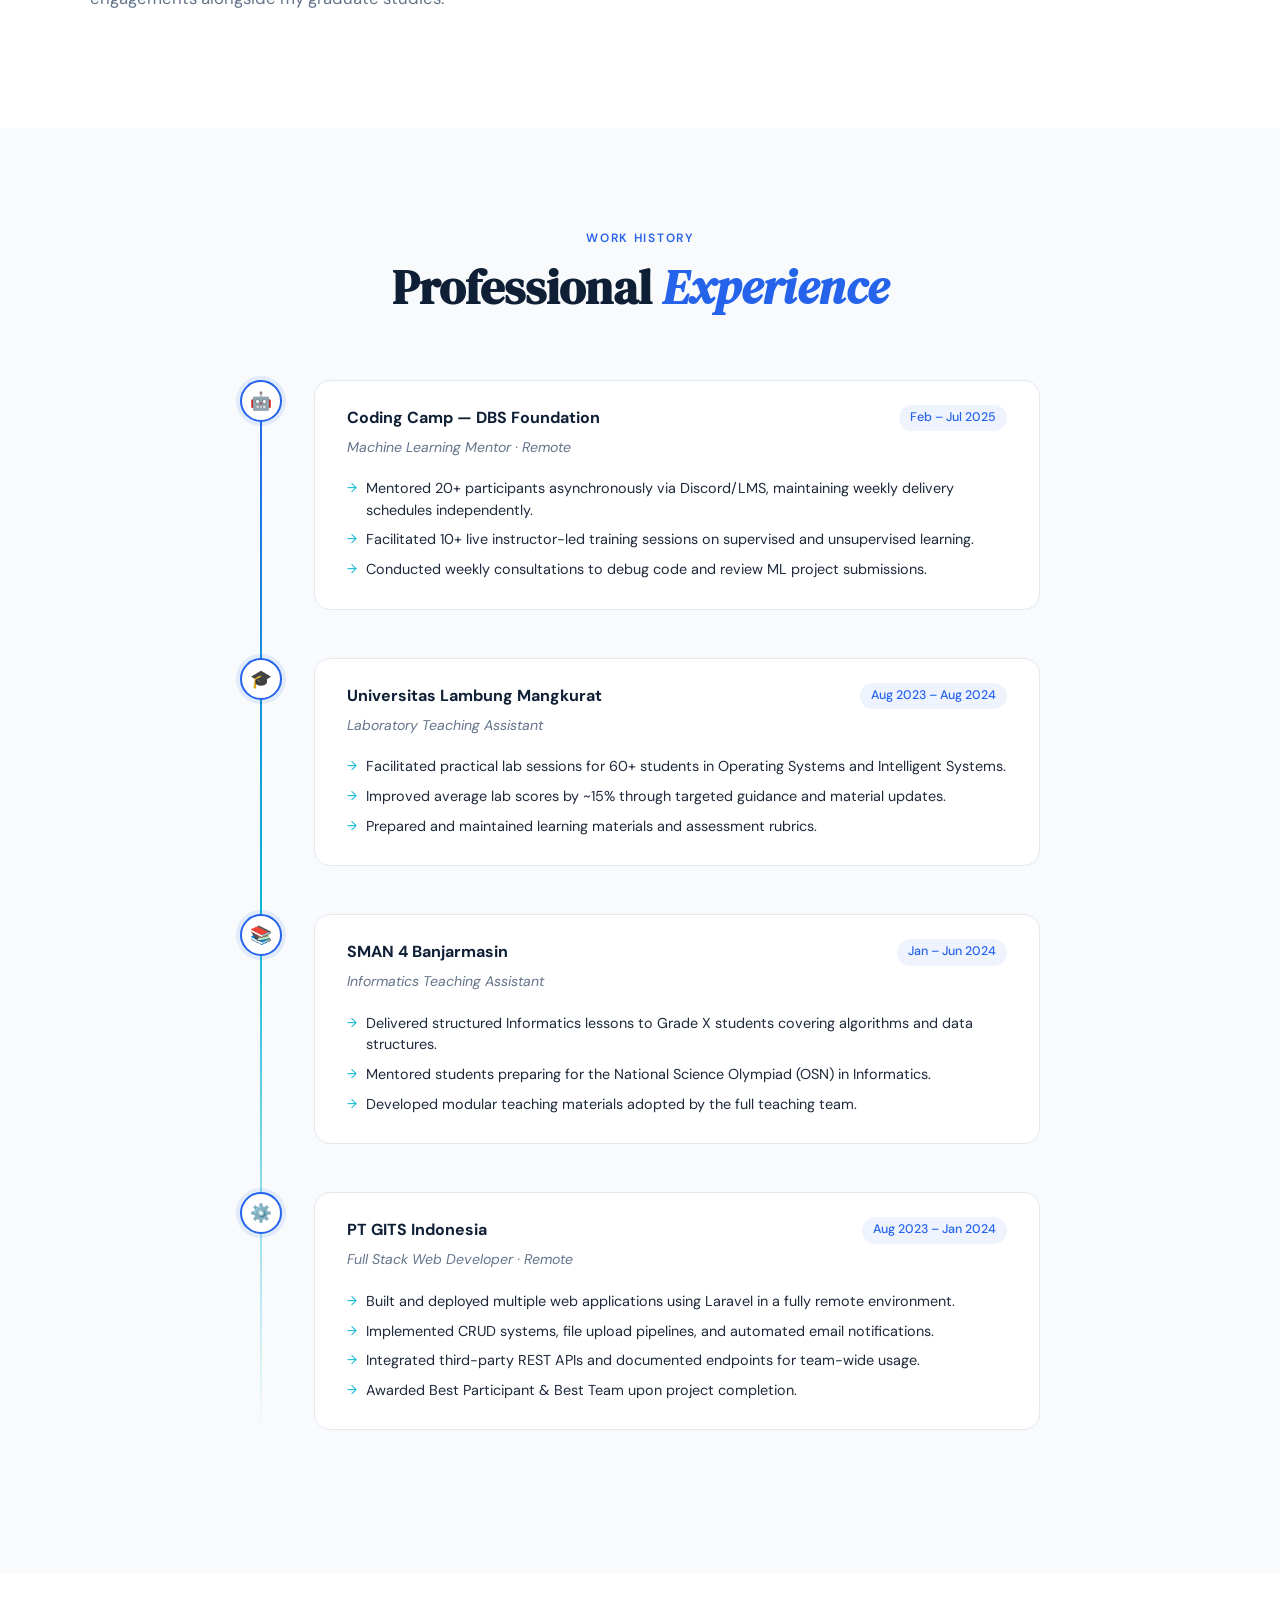
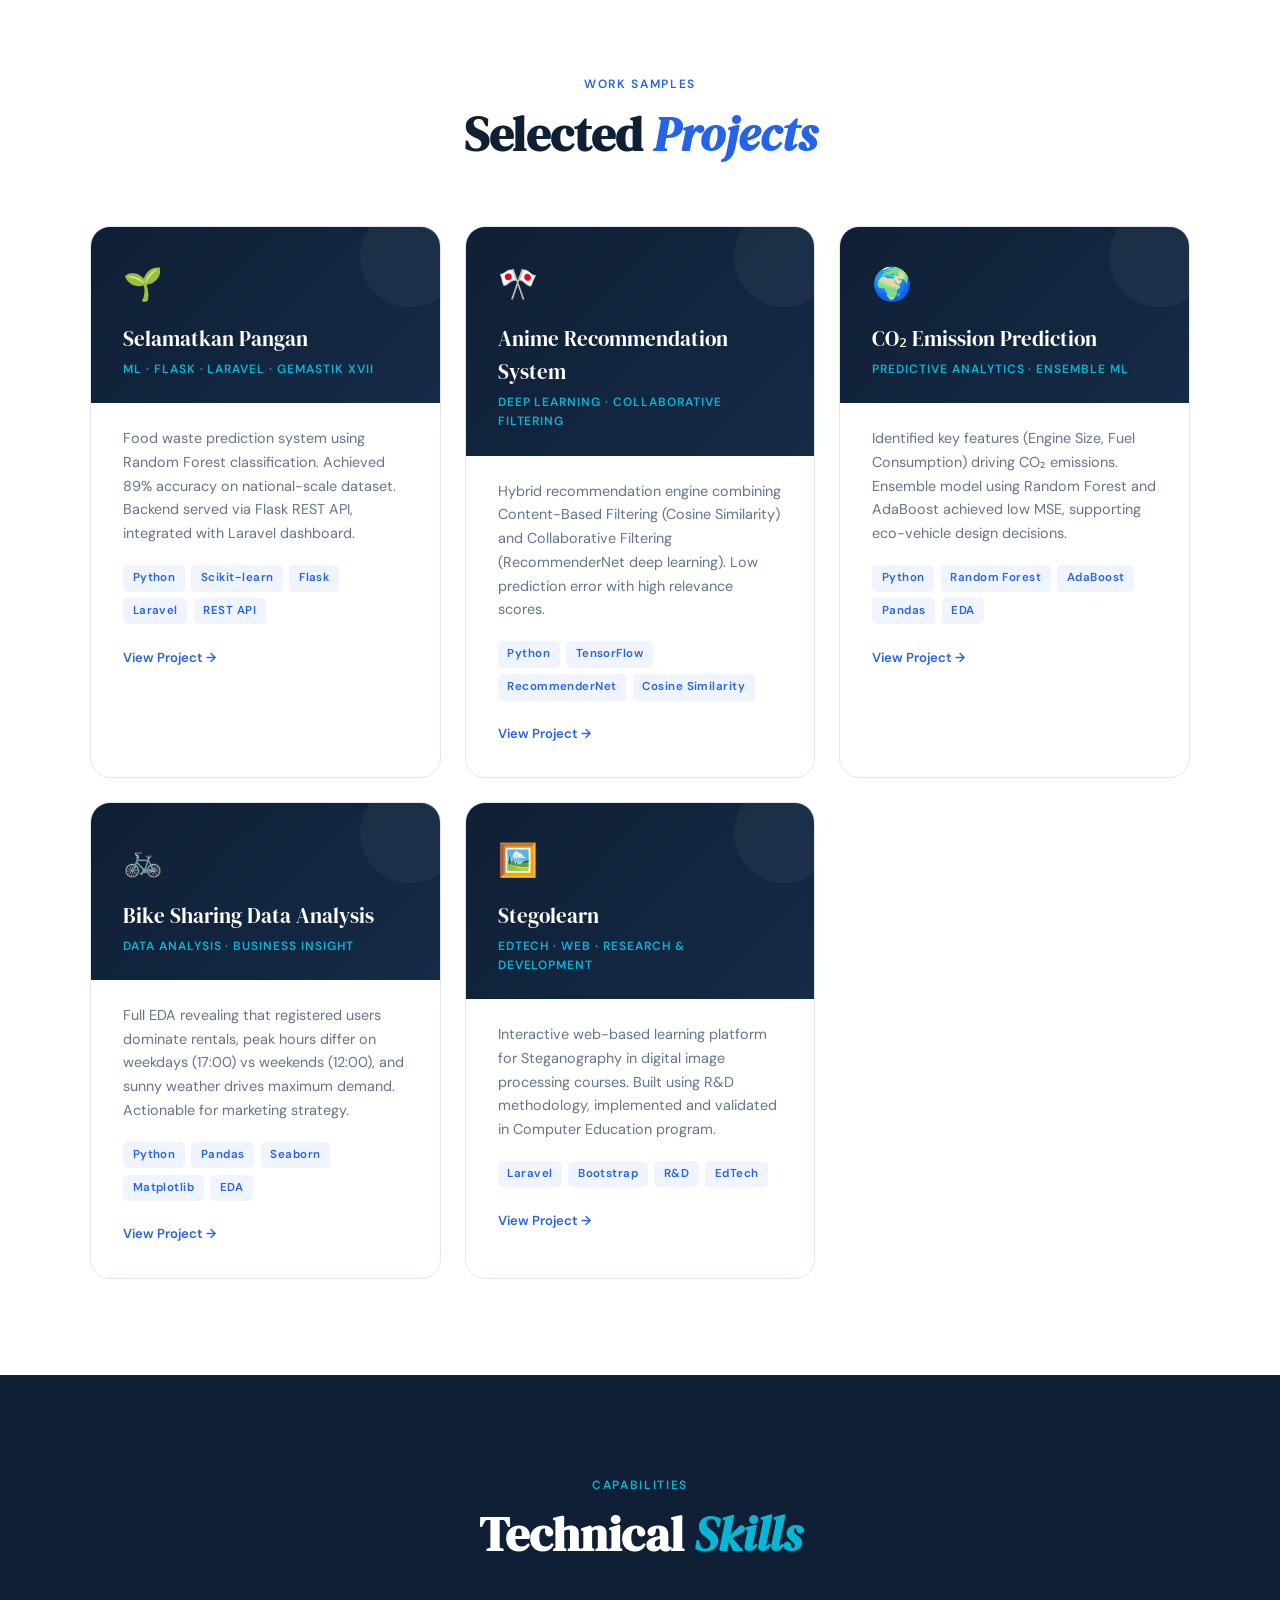
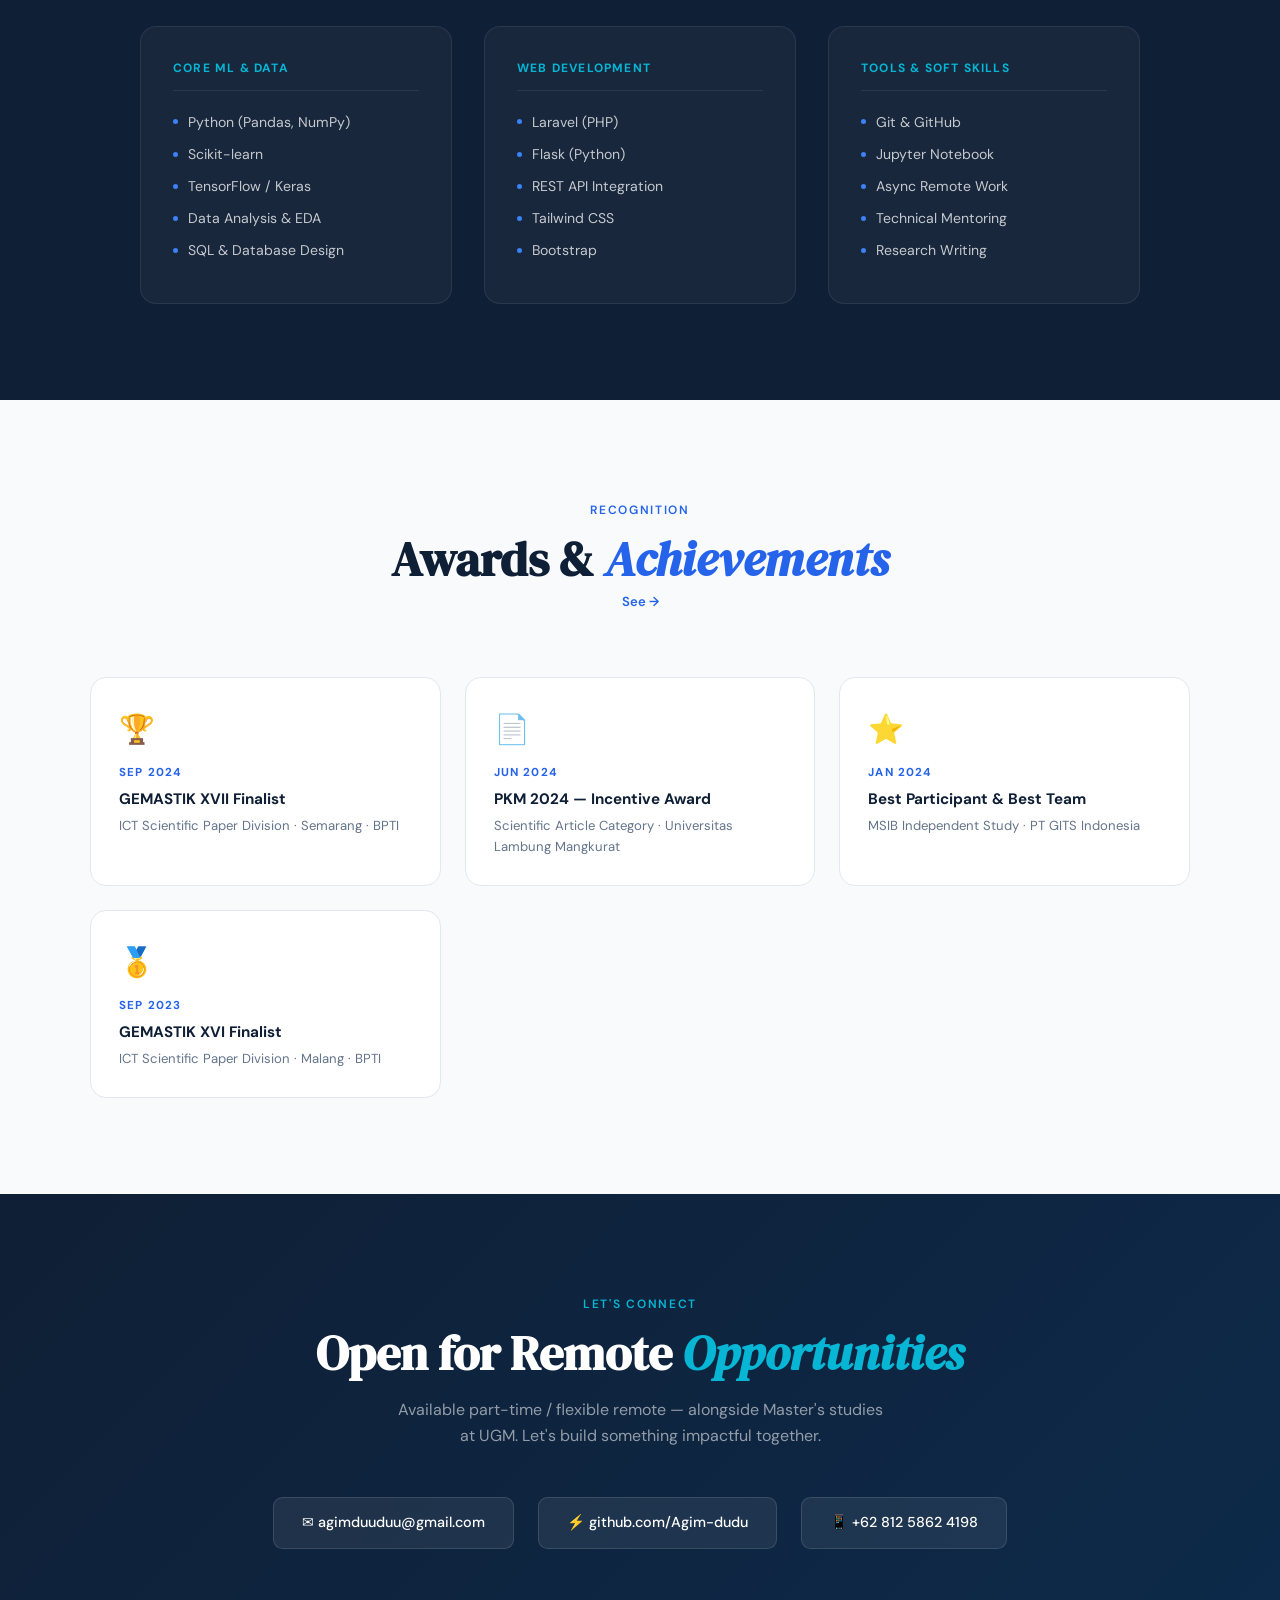
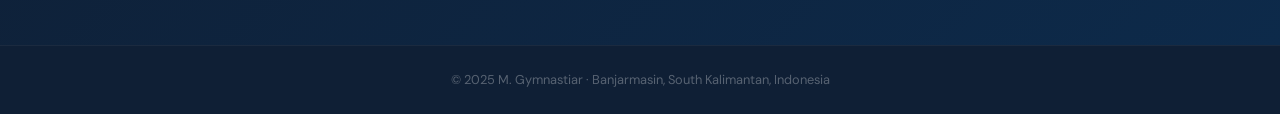
==== commit ef5c52e3: "update file" ====
--- a/index.html
+++ b/index.html
@@ -604,7 +604,7 @@
         <div class="project-tags">
           <span class="tag">Laravel</span><span class="tag">Bootstrap</span><span class="tag">R&D</span><span class="tag">EdTech</span>
         </div>
-        <a href="#" class="project-link">View Project →</a>
+        <a href="https://stegolearn.research-media.web.id/" class="project-link">View Project →</a>
       </div>
     </div>
   </div>
@@ -649,6 +649,7 @@
   <div class="section-header">
     <div class="section-tag">Recognition</div>
     <h2 class="section-title">Awards & <em>Achievements</em></h2>
+    <a href="https://stegolearn.research-media.web.id/" class="project-link">See →</a>
   </div>
   <div class="achievements-grid">
     <div class="achievement-card">
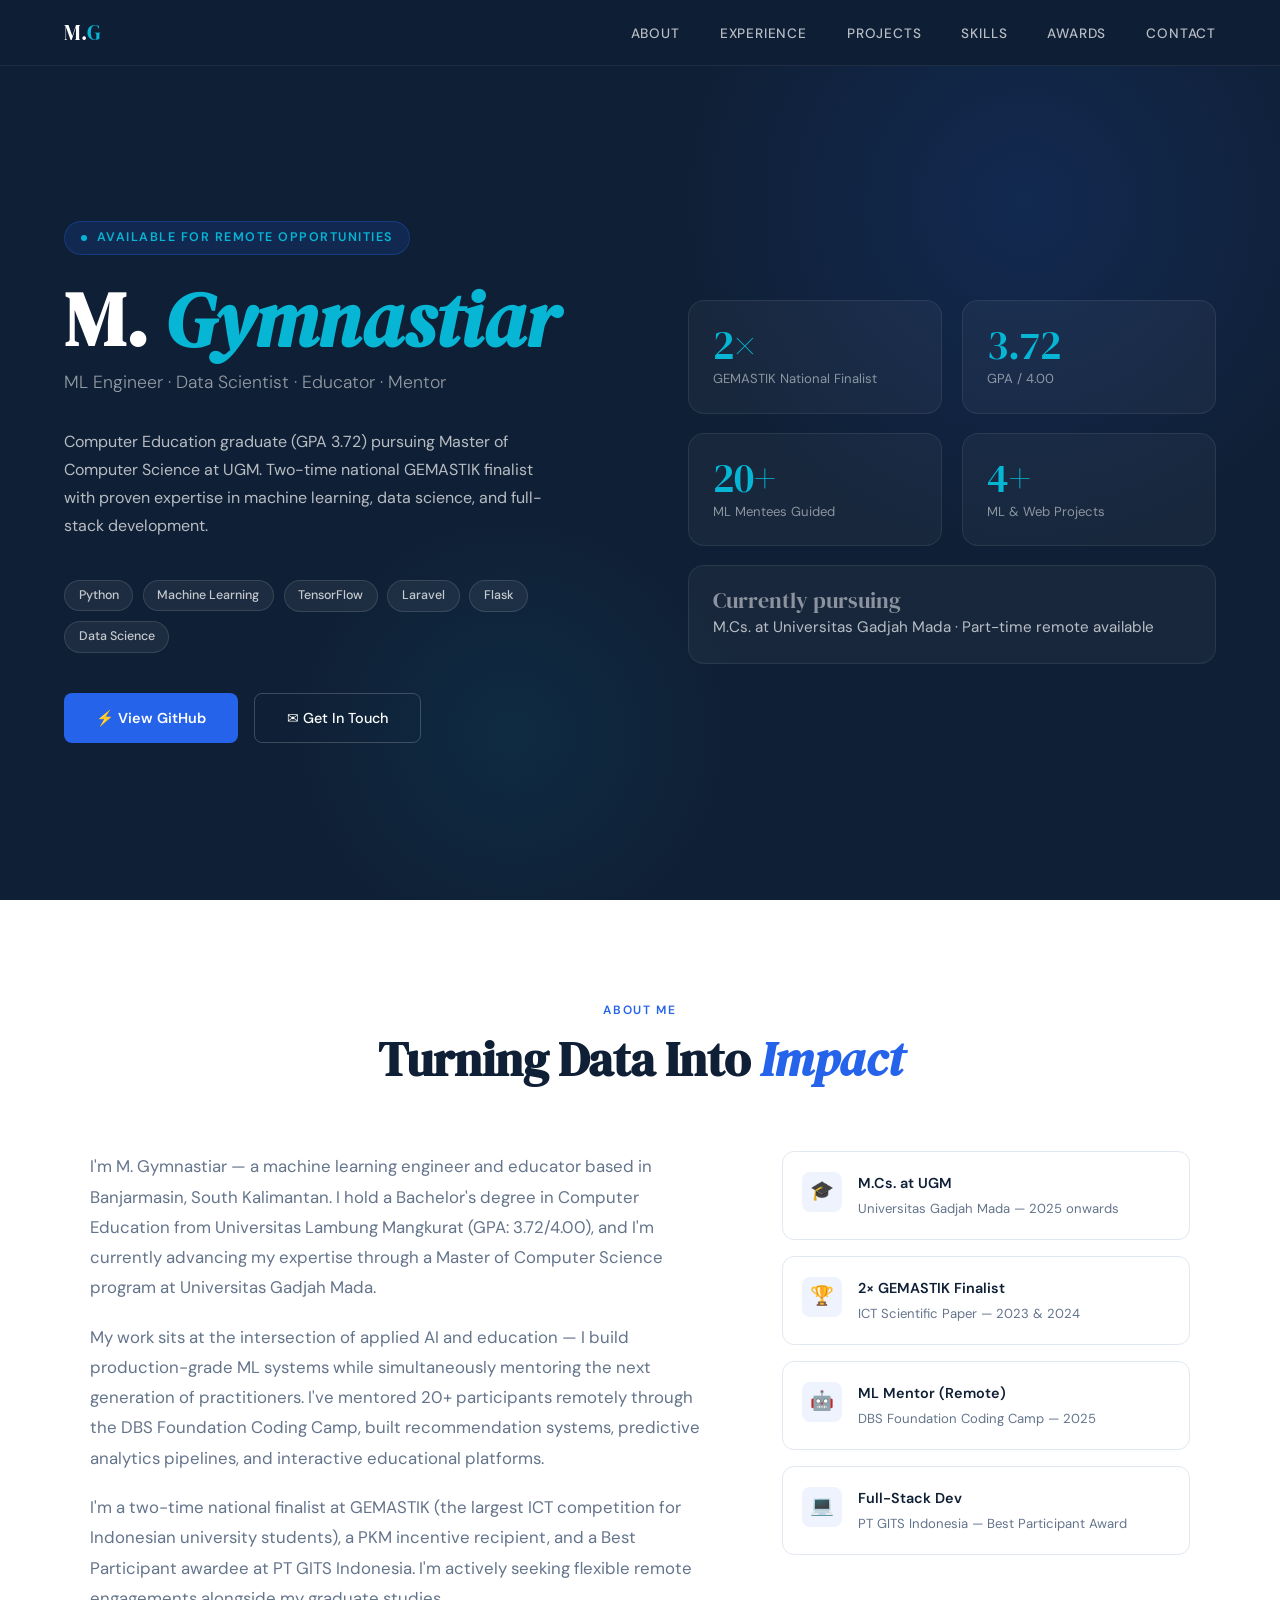
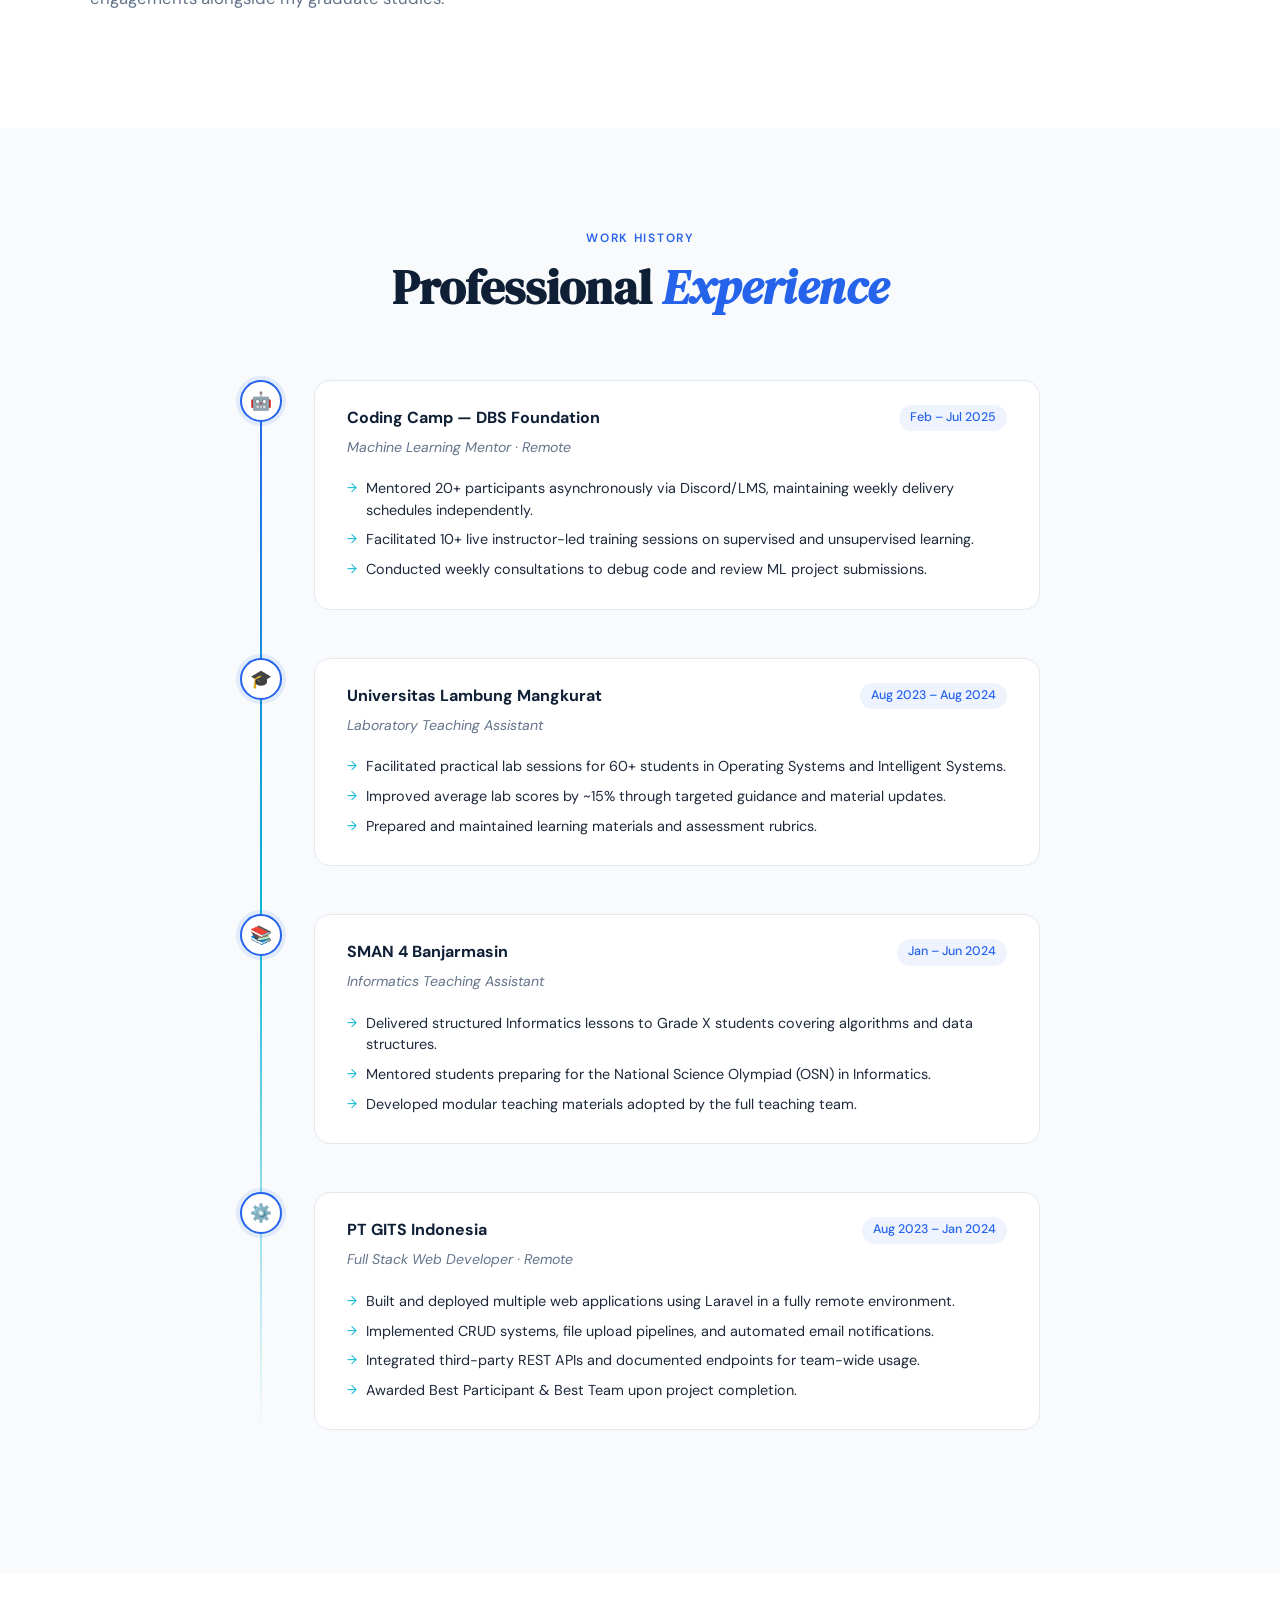
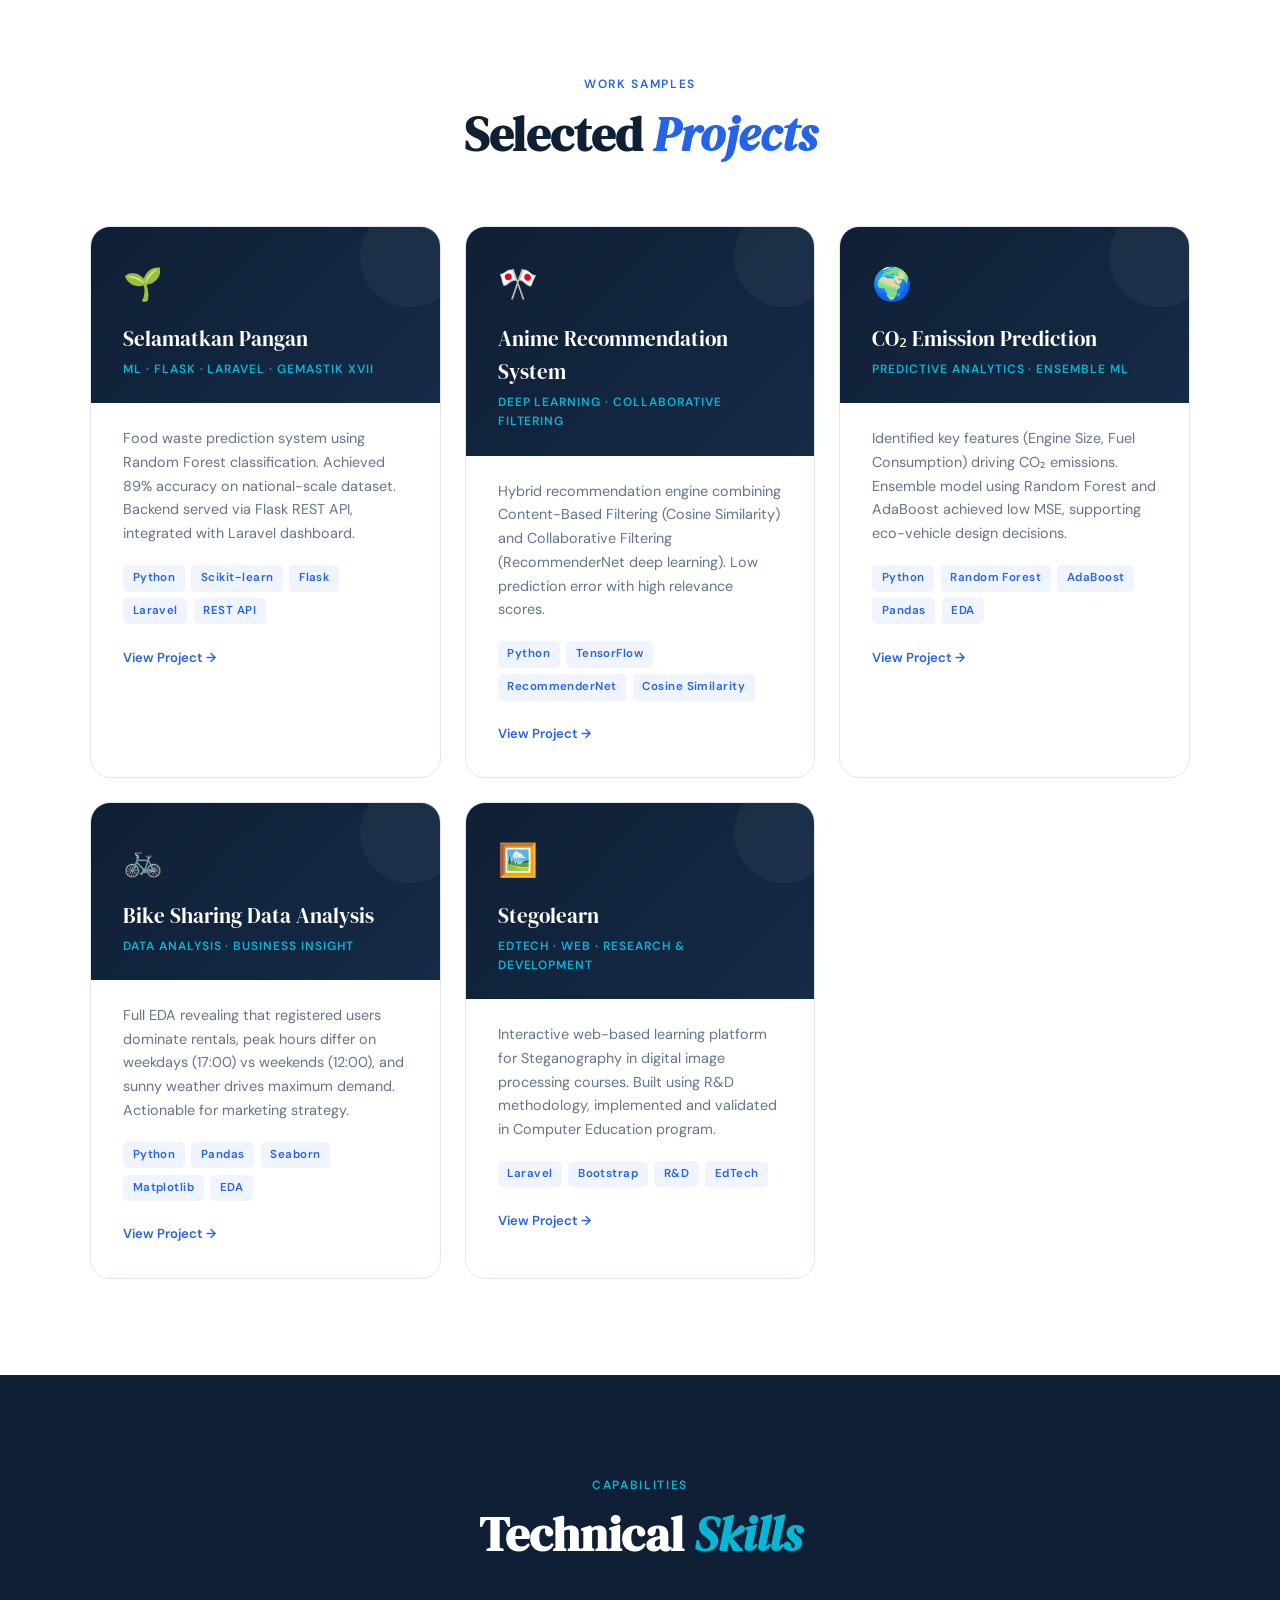
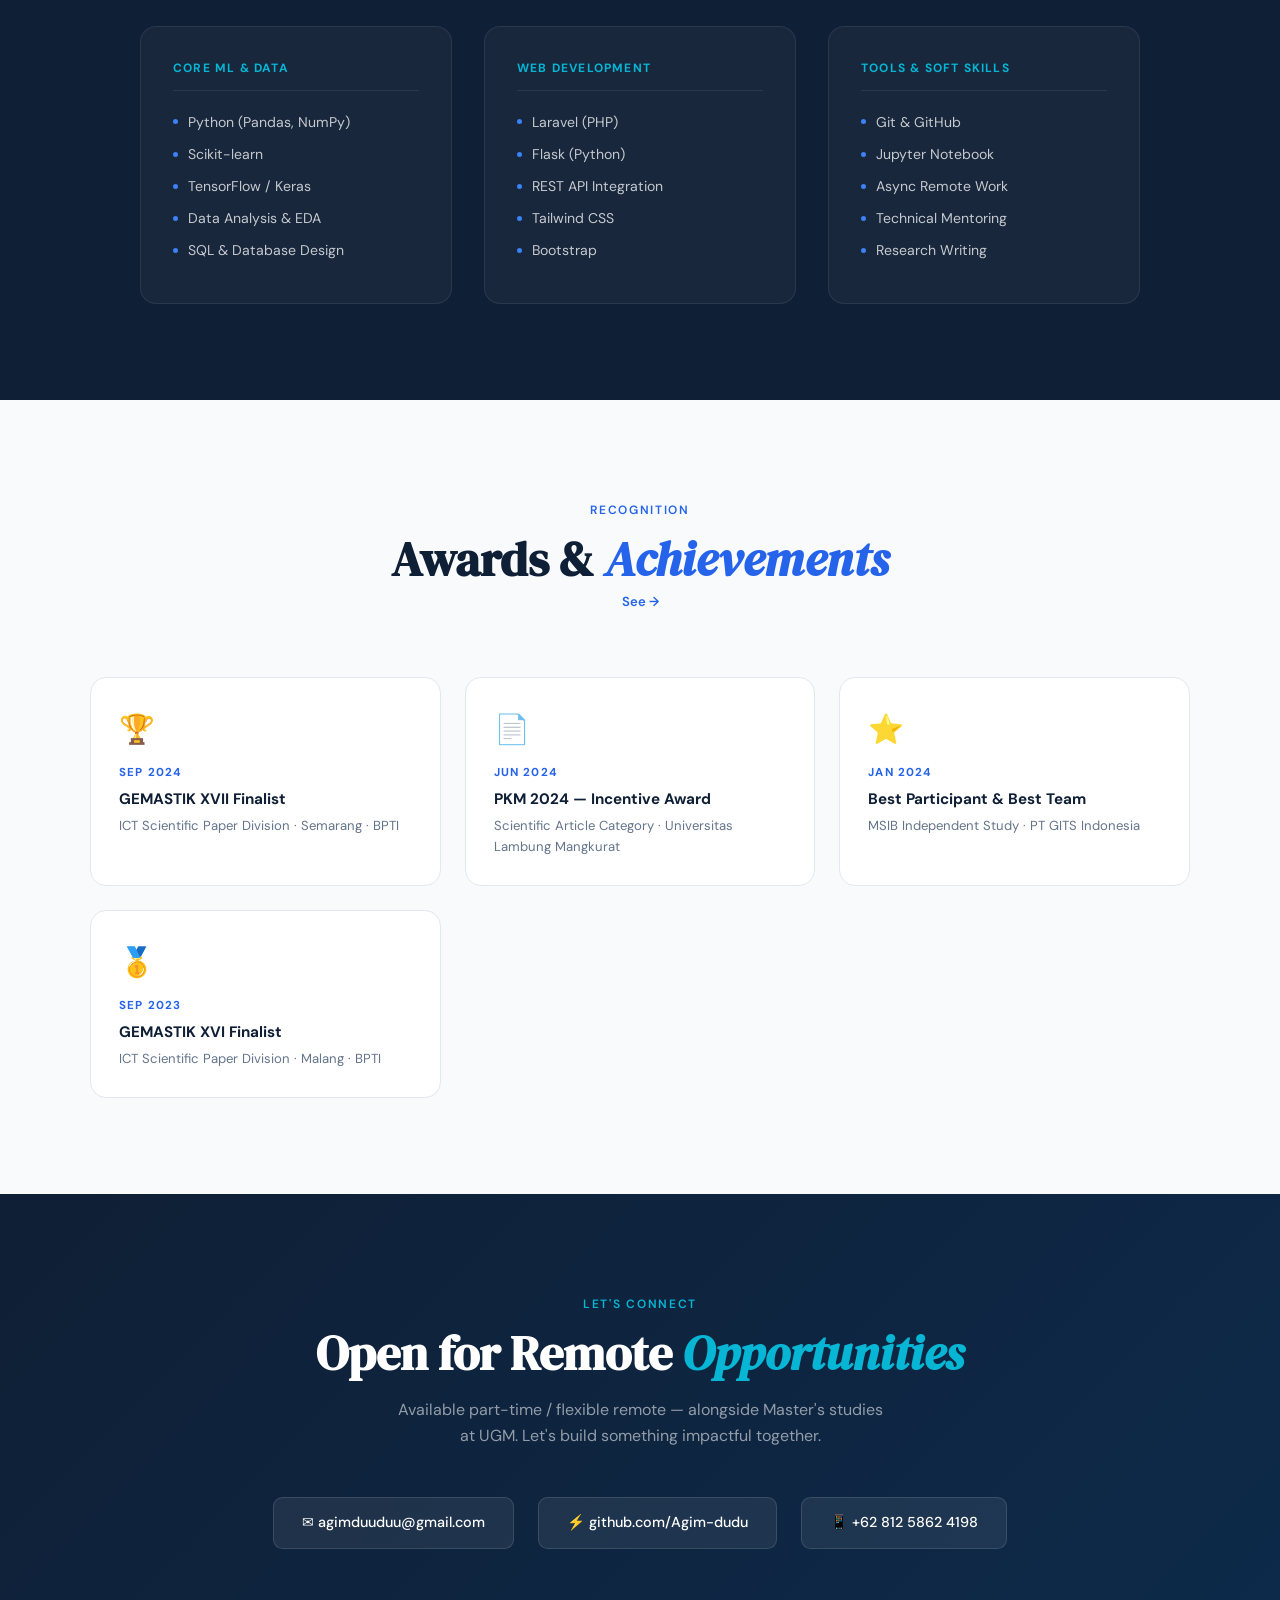
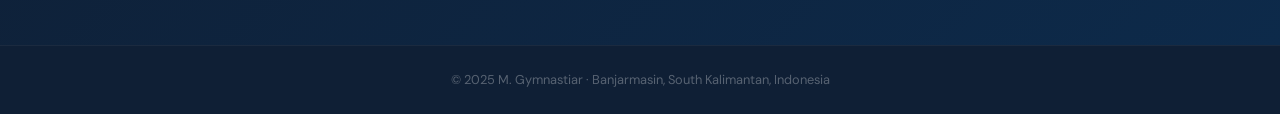
==== commit 5239a6ad: "update file" ====
--- a/index.html
+++ b/index.html
@@ -3,7 +3,7 @@
 <head>
 <meta charset="UTF-8">
 <meta name="viewport" content="width=device-width, initial-scale=1.0">
-<title>M. Gymnastiar — ML Engineer & Data Scientist</title>
+<title>M. Gymnastiar | Portfolio</title>
 <link href="https://fonts.googleapis.com/css2?family=DM+Serif+Display:ital@0;1&family=DM+Sans:ital,opsz,wght@0,9..40,300;0,9..40,400;0,9..40,500;0,9..40,600;1,9..40,300&display=swap" rel="stylesheet">
 <style>
   :root {
@@ -576,7 +576,7 @@
         <div class="project-tags">
           <span class="tag">Python</span><span class="tag">Random Forest</span><span class="tag">AdaBoost</span><span class="tag">Pandas</span><span class="tag">EDA</span>
         </div>
-        <a href="#" class="project-link">View Project →</a>
+        <a href="https://github.com/Agim-dudu/Predictive-Analytic_CO2-Emission-" target="_blank" class="project-link">View Project →</a>
       </div>
     </div>
     <div class="project-card">
@@ -590,7 +590,7 @@
         <div class="project-tags">
           <span class="tag">Python</span><span class="tag">Pandas</span><span class="tag">Seaborn</span><span class="tag">Matplotlib</span><span class="tag">EDA</span>
         </div>
-        <a href="#" class="project-link">View Project →</a>
+        <a href="https://github.com/Agim-dudu/Analisis-Data_BikeSharing" target="_blank" class="project-link">View Project →</a>
       </div>
     </div>
     <div class="project-card">
@@ -604,7 +604,7 @@
         <div class="project-tags">
           <span class="tag">Laravel</span><span class="tag">Bootstrap</span><span class="tag">R&D</span><span class="tag">EdTech</span>
         </div>
-        <a href="https://stegolearn.research-media.web.id/" class="project-link">View Project →</a>
+        <a href="https://stegolearn.research-media.web.id/" target="_blank" class="project-link">View Project →</a>
       </div>
     </div>
   </div>
@@ -649,7 +649,7 @@
   <div class="section-header">
     <div class="section-tag">Recognition</div>
     <h2 class="section-title">Awards & <em>Achievements</em></h2>
-    <a href="https://stegolearn.research-media.web.id/" class="project-link">See →</a>
+    <a href="https://stegolearn.research-media.web.id/" target="_blank" class="project-link">See →</a>
   </div>
   <div class="achievements-grid">
     <div class="achievement-card">
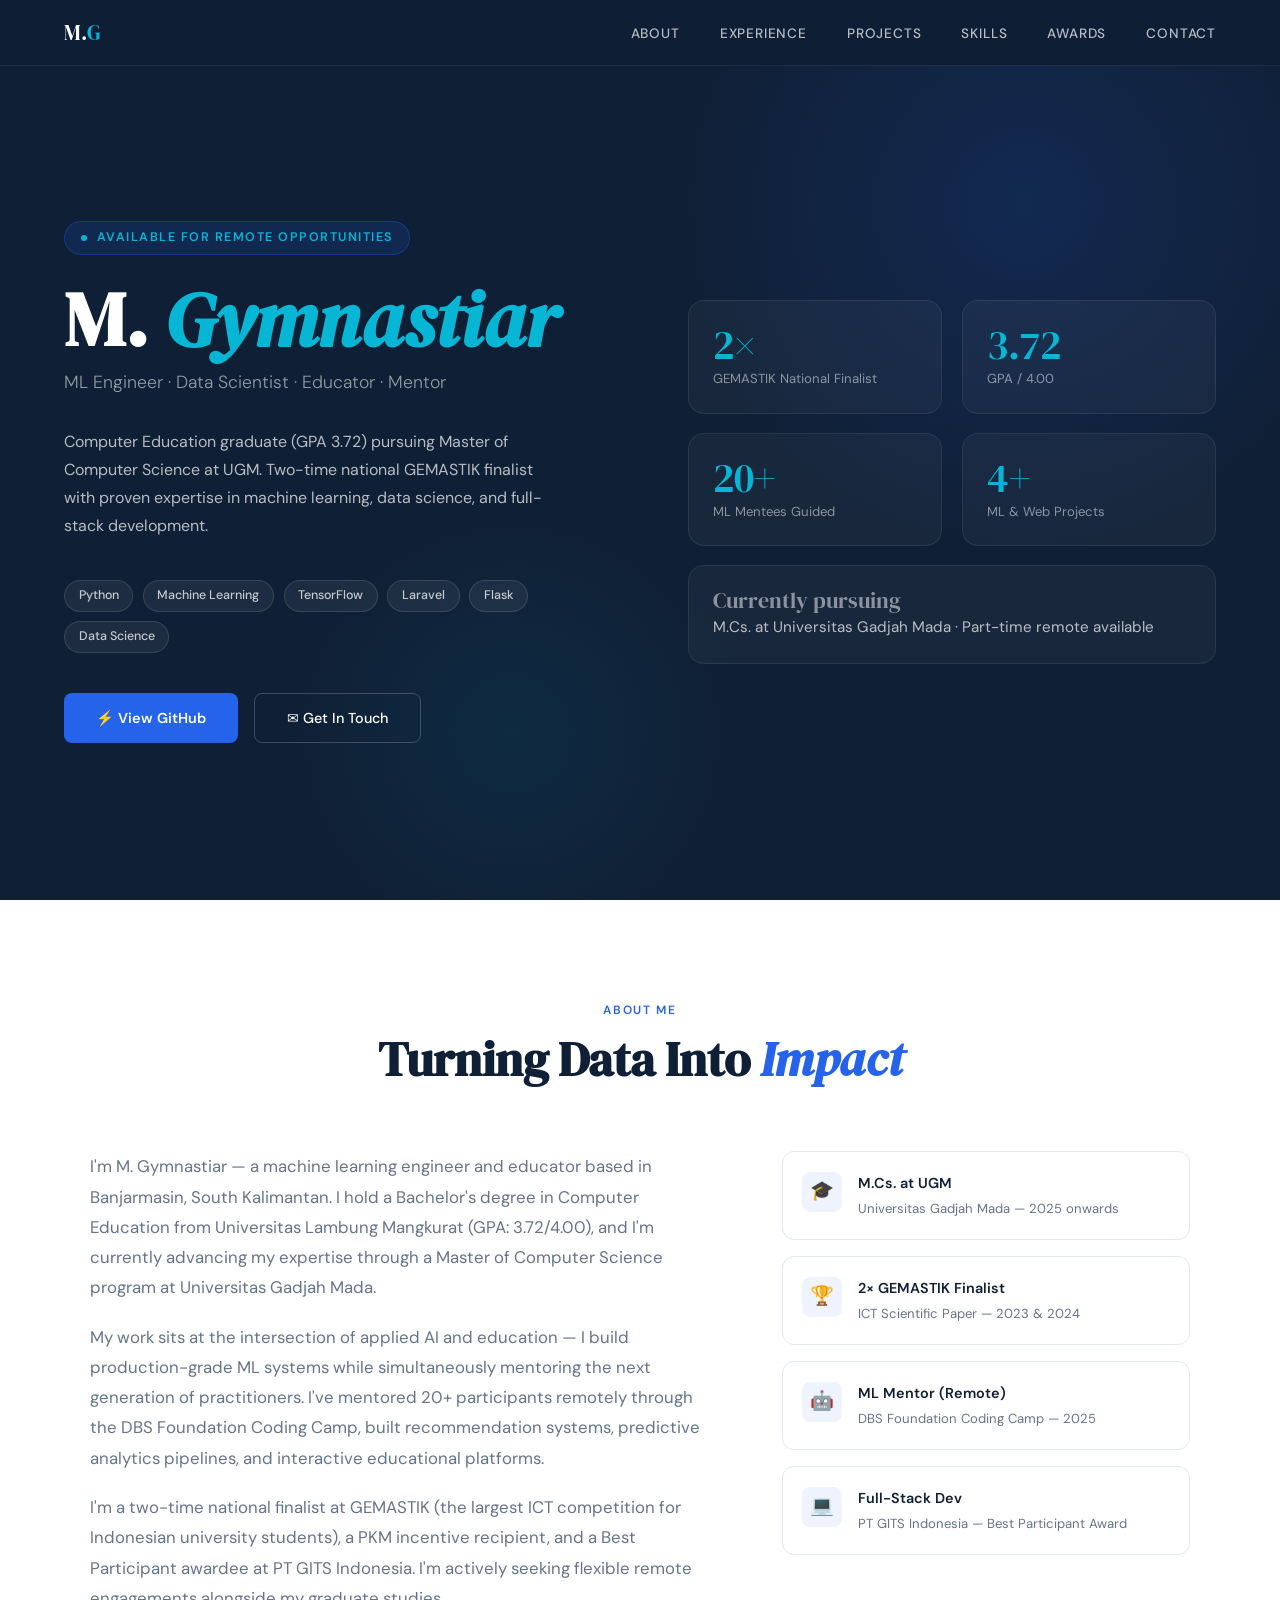
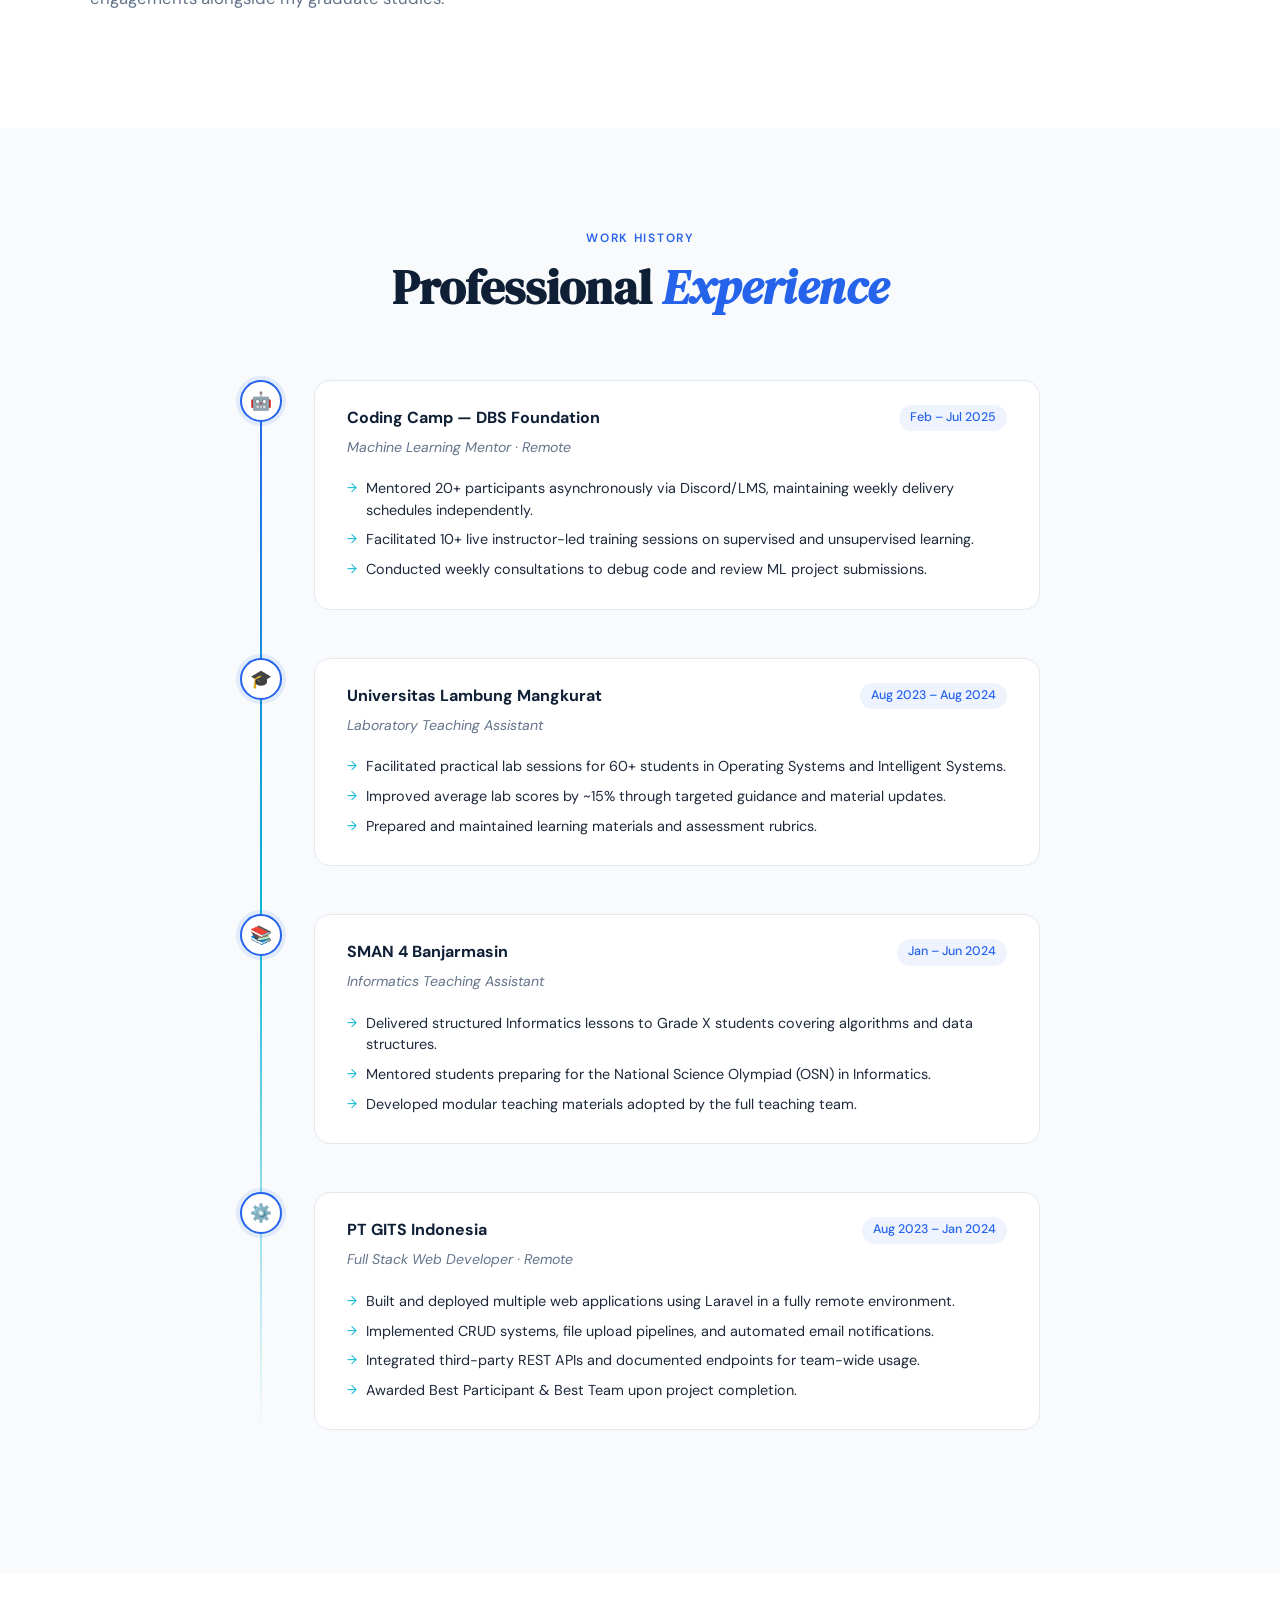
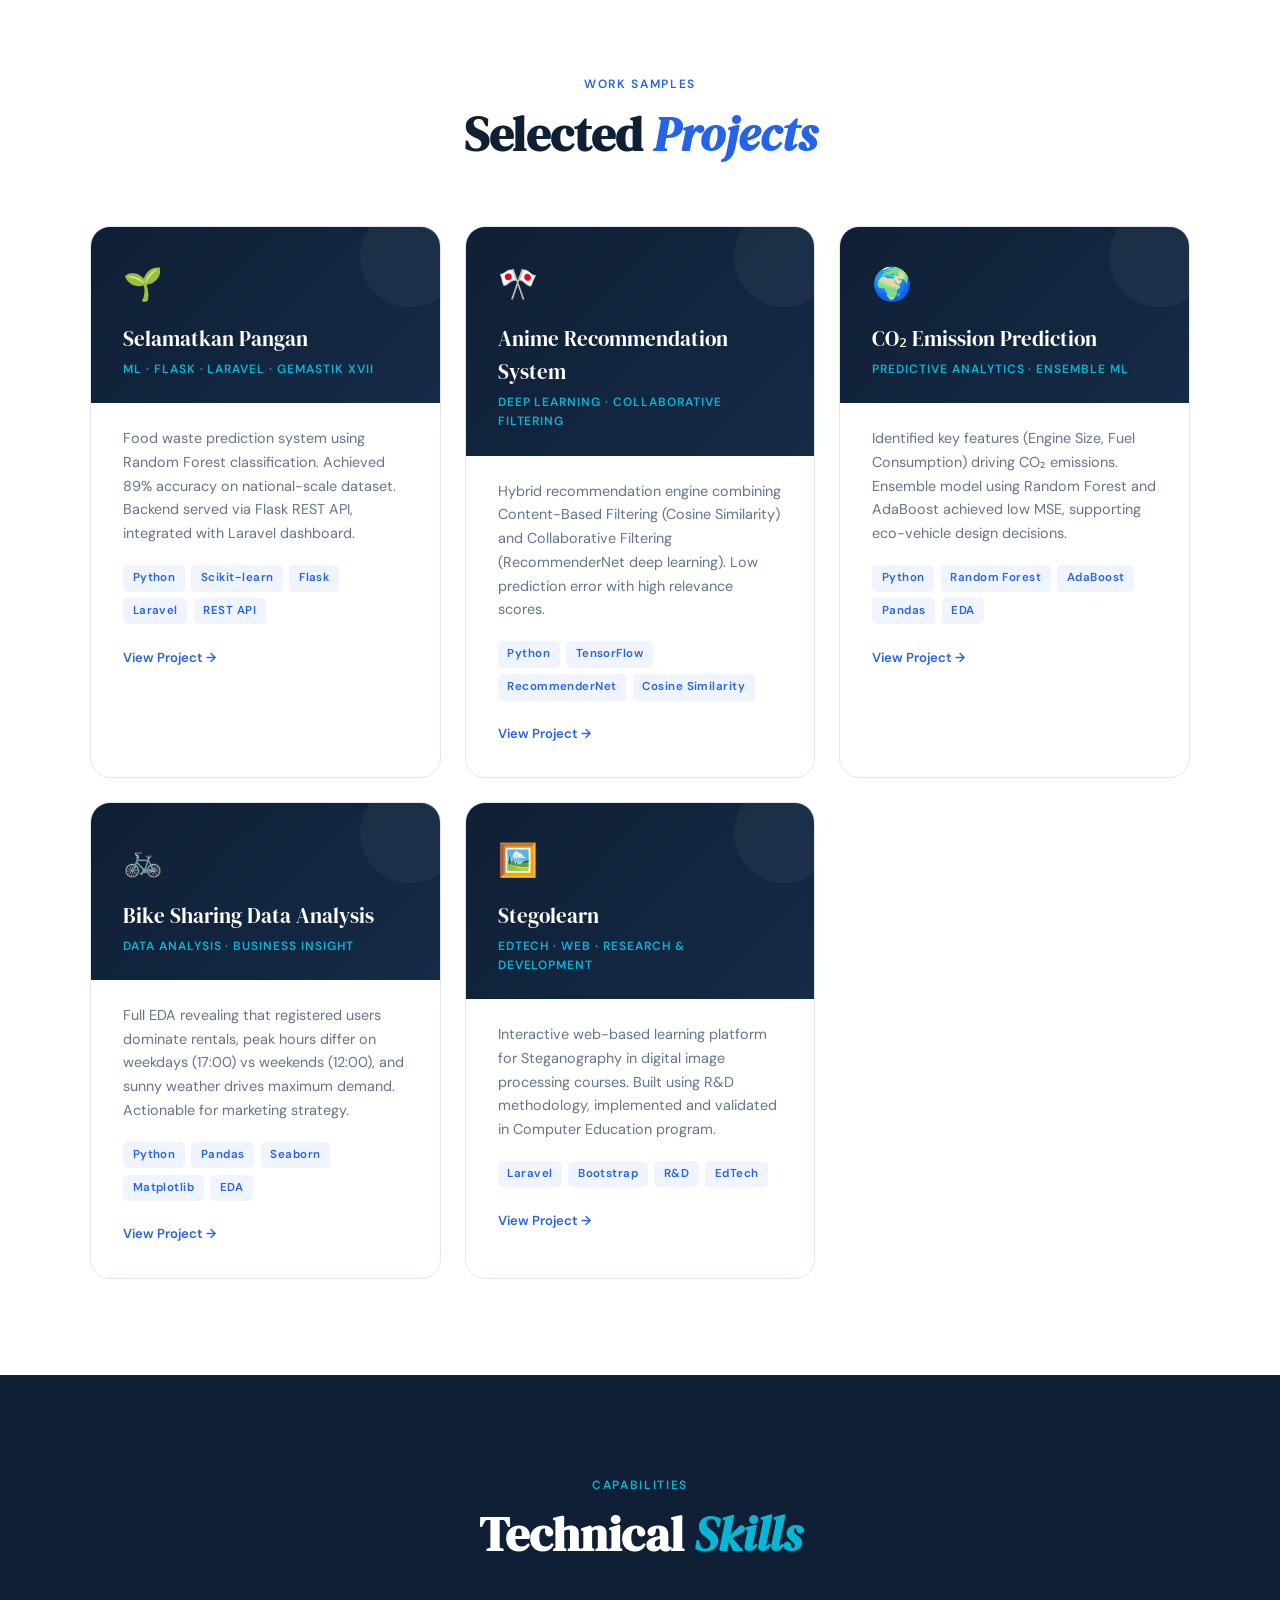
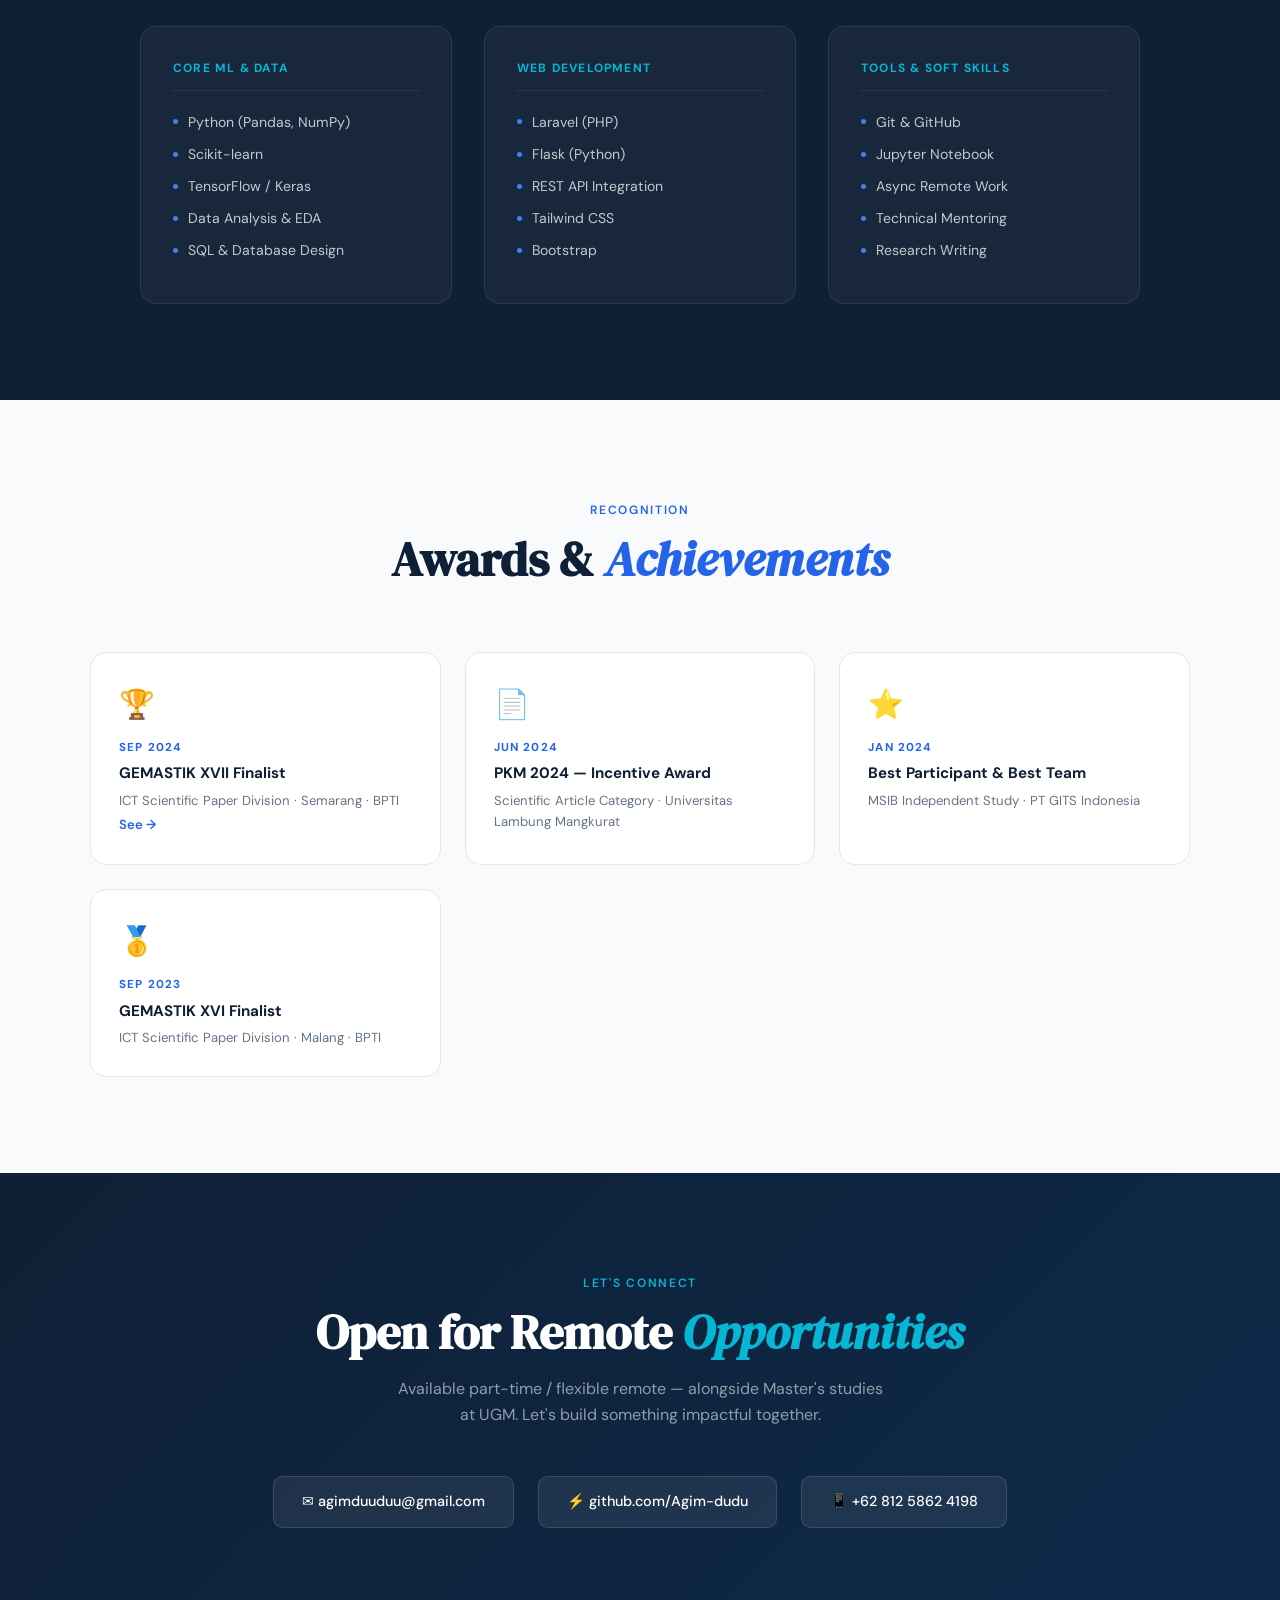
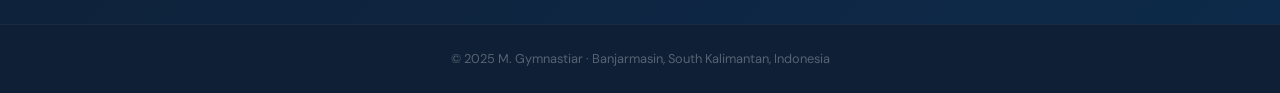
==== commit 86d11cb7: "update file" ====
--- a/index.html
+++ b/index.html
@@ -649,7 +649,6 @@
   <div class="section-header">
     <div class="section-tag">Recognition</div>
     <h2 class="section-title">Awards & <em>Achievements</em></h2>
-    <a href="https://stegolearn.research-media.web.id/" target="_blank" class="project-link">See →</a>
   </div>
   <div class="achievements-grid">
     <div class="achievement-card">
@@ -657,6 +656,7 @@
       <div class="achievement-year">Sep 2024</div>
       <div class="achievement-title">GEMASTIK XVII Finalist</div>
       <div class="achievement-org">ICT Scientific Paper Division · Semarang · BPTI</div>
+      <a href="https://stegolearn.research-media.web.id/" target="_blank" class="project-link">See →</a>
     </div>
     <div class="achievement-card">
       <div class="achievement-icon">📄</div>
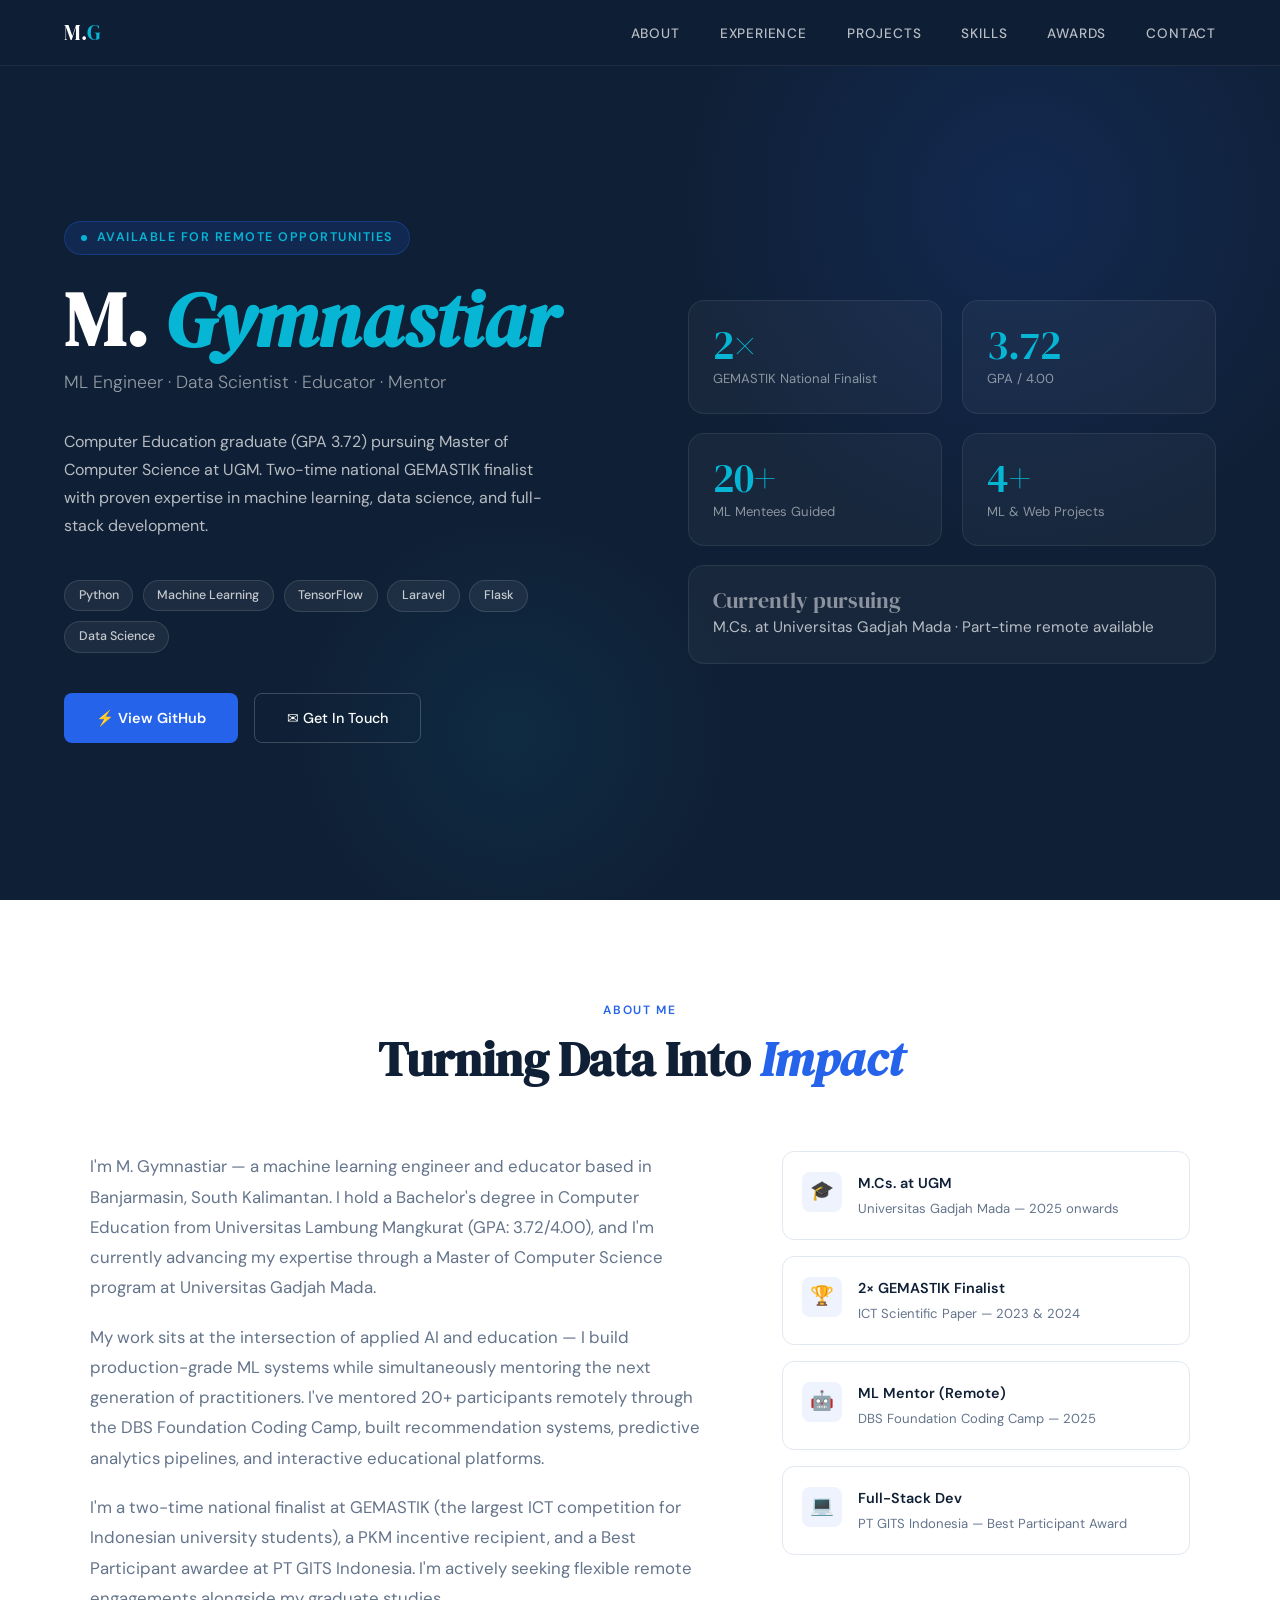
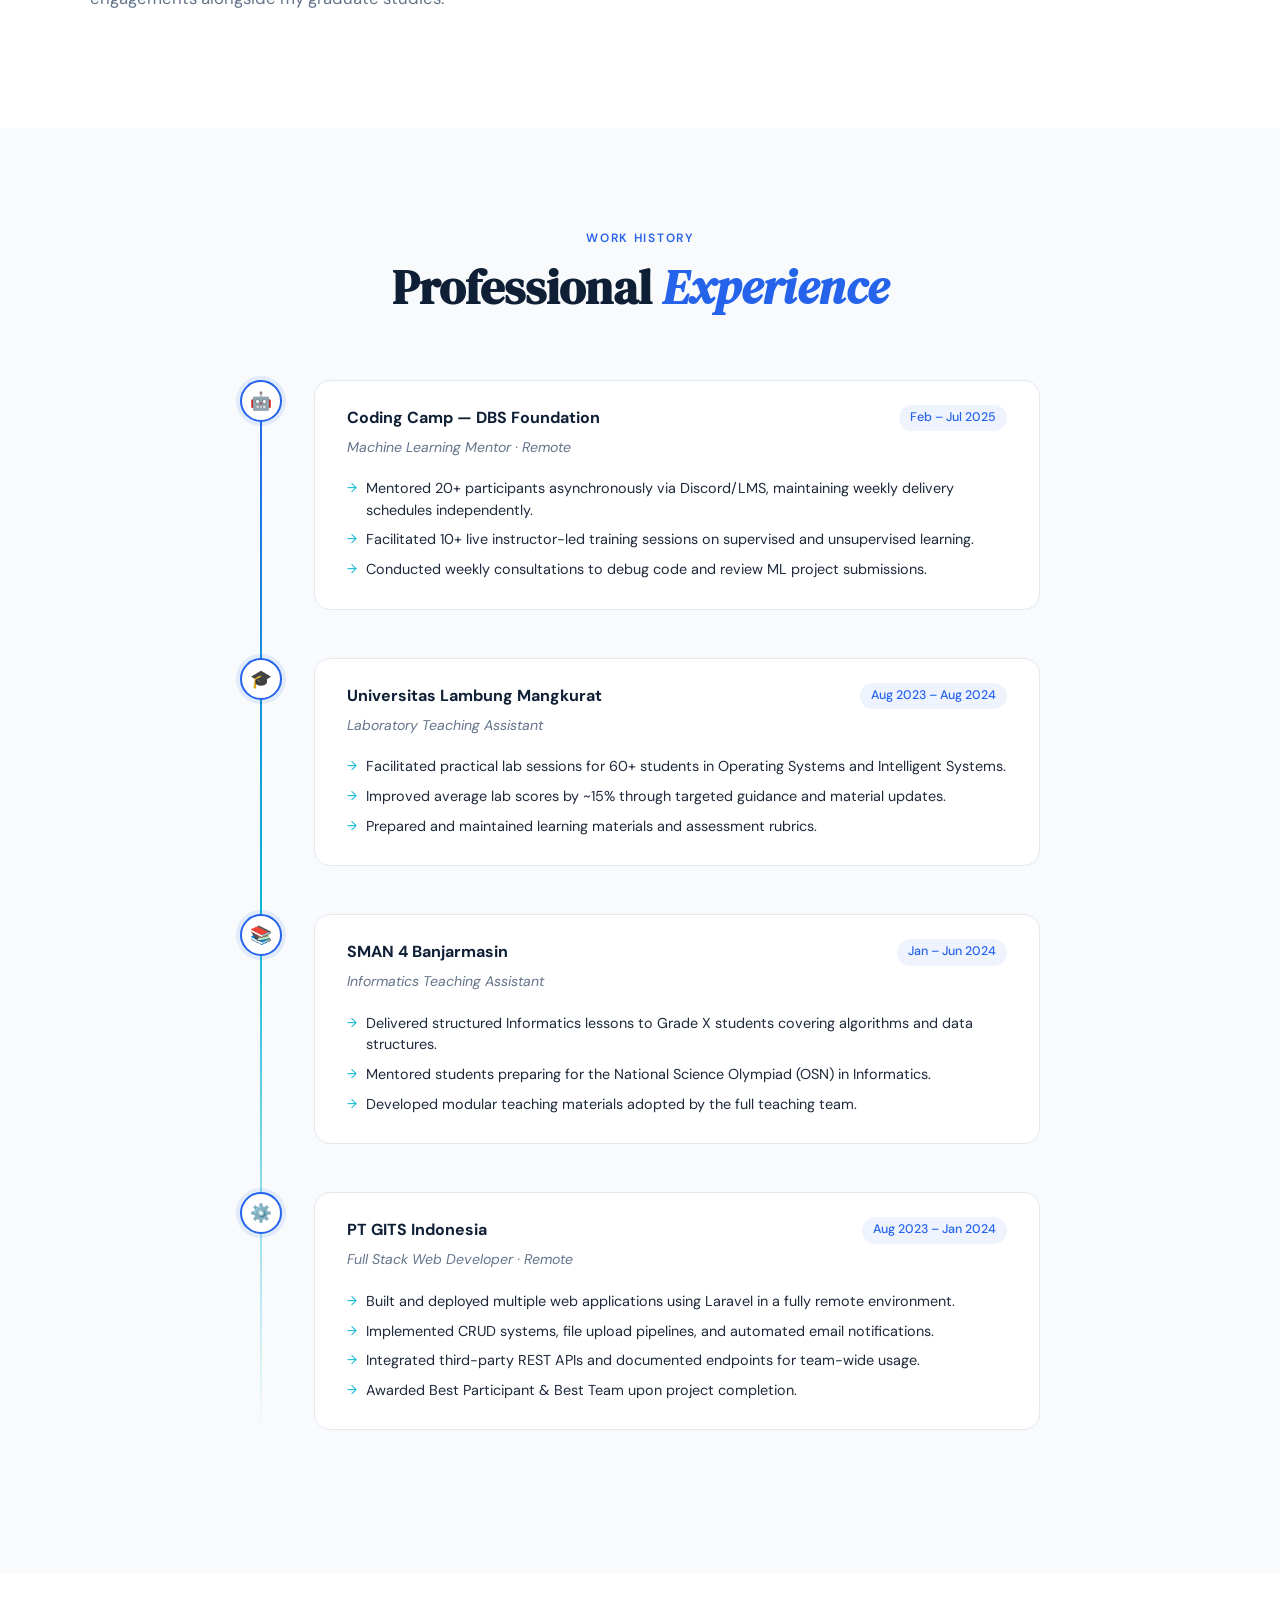
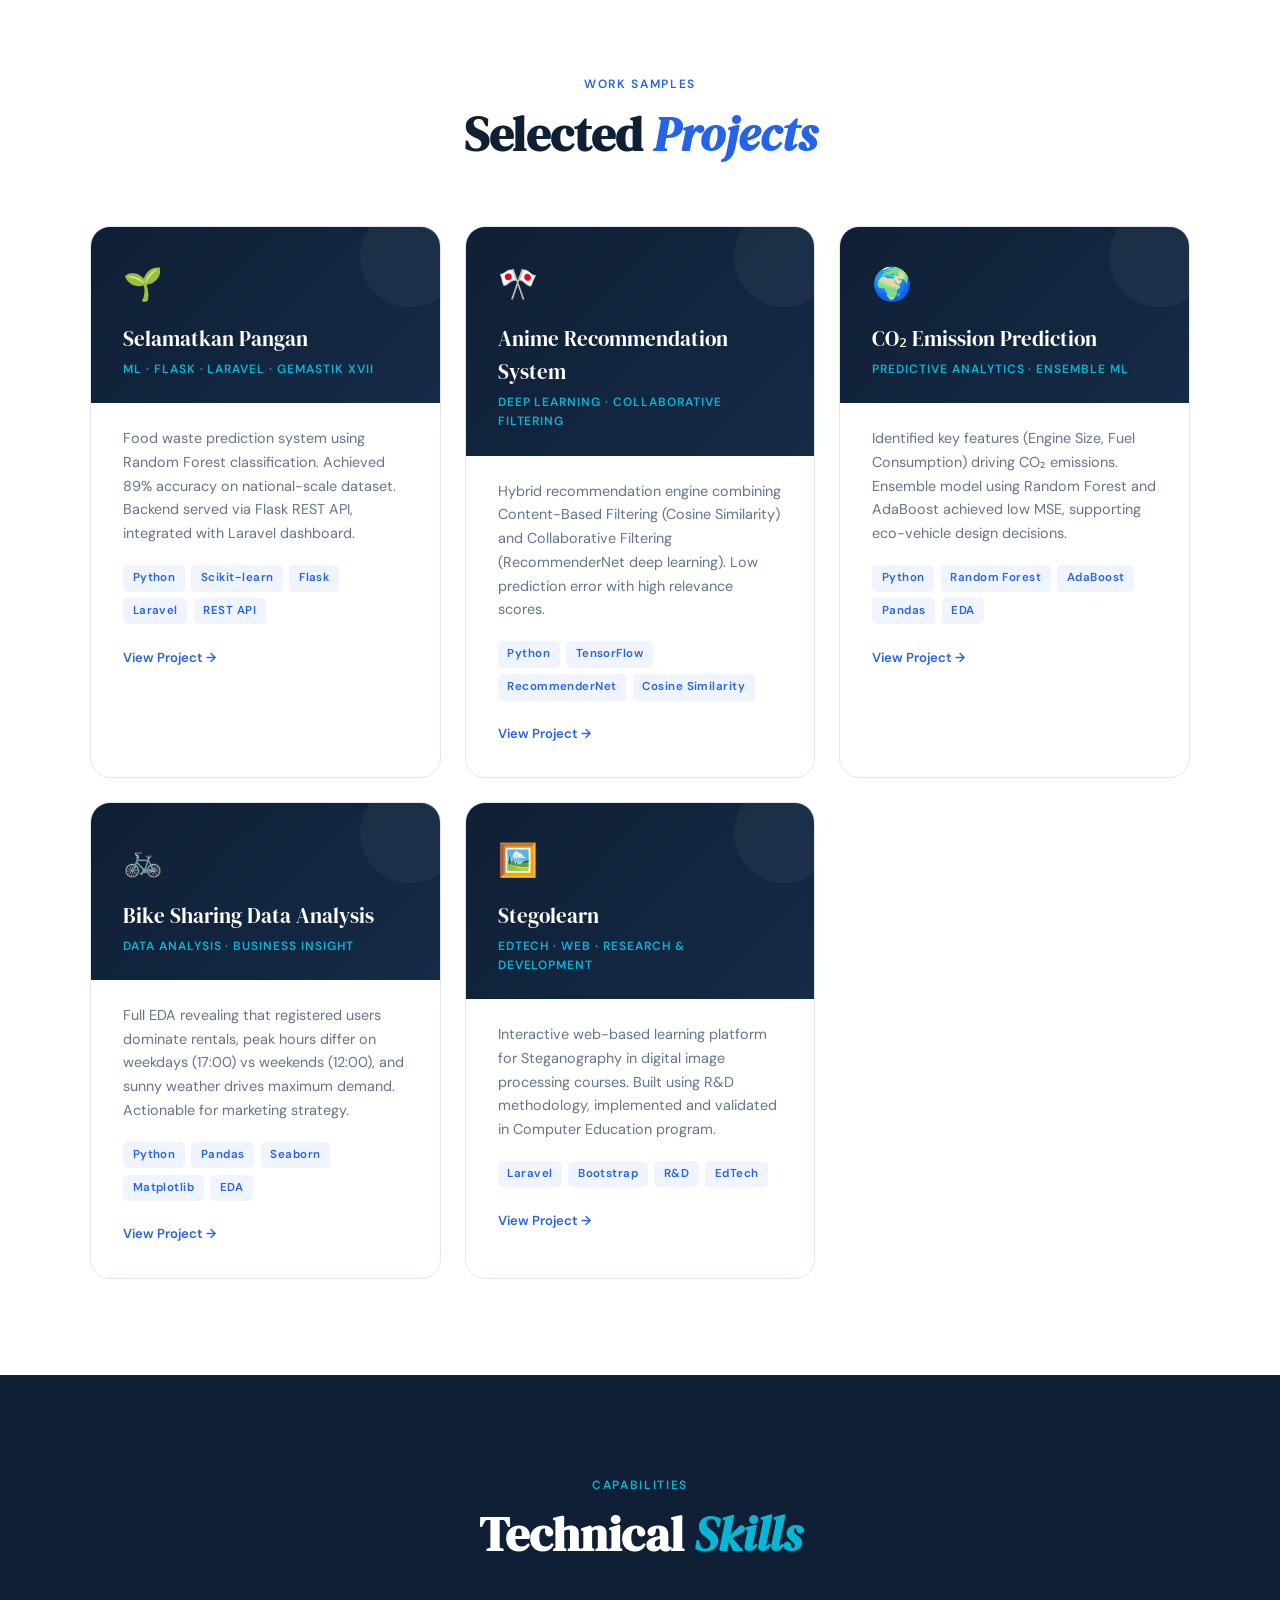
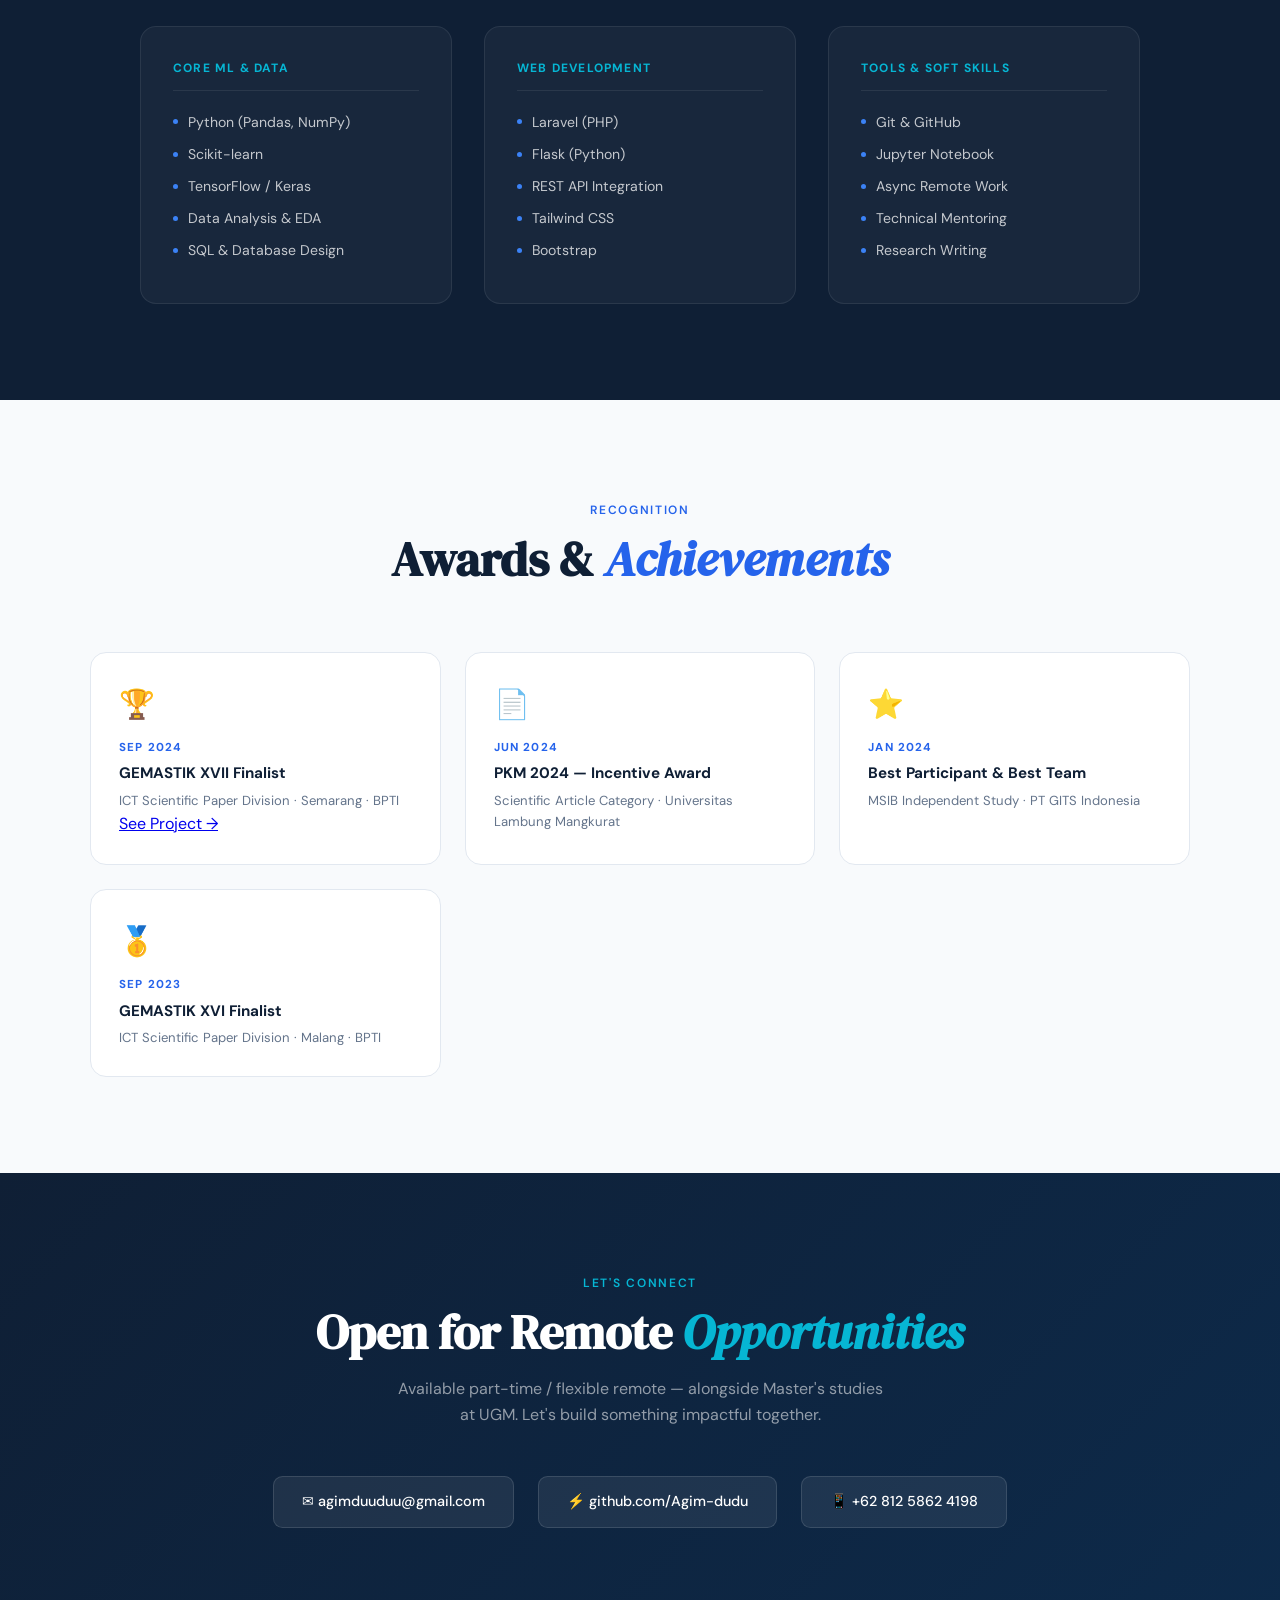
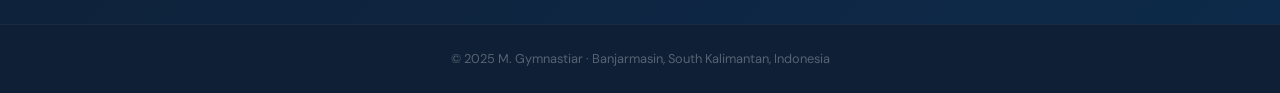
==== commit bedcaa87: "update file" ====
--- a/index.html
+++ b/index.html
@@ -1,699 +1,1236 @@
 <!DOCTYPE html>
 <html lang="en">
+
 <head>
-<meta charset="UTF-8">
-<meta name="viewport" content="width=device-width, initial-scale=1.0">
-<title>M. Gymnastiar | Portfolio</title>
-<link href="https://fonts.googleapis.com/css2?family=DM+Serif+Display:ital@0;1&family=DM+Sans:ital,opsz,wght@0,9..40,300;0,9..40,400;0,9..40,500;0,9..40,600;1,9..40,300&display=swap" rel="stylesheet">
-<style>
-  :root {
-    --navy: #0f1f35;
-    --navy-mid: #162b47;
-    --blue: #2563eb;
-    --blue-light: #3b82f6;
-    --cyan: #06b6d4;
-    --gold: #f59e0b;
-    --cream: #faf8f4;
-    --text: #1e293b;
-    --muted: #64748b;
-    --border: #e2e8f0;
-    --white: #ffffff;
-    --card-bg: #ffffff;
-    --section-bg: #f8fafc;
-  }
-
-  *, *::before, *::after { box-sizing: border-box; margin: 0; padding: 0; }
-
-  html { scroll-behavior: smooth; }
-
-  body {
-    font-family: 'DM Sans', sans-serif;
-    background: var(--cream);
-    color: var(--text);
-    line-height: 1.6;
-    overflow-x: hidden;
-  }
-
-  /* ── NAV ── */
-  nav {
-    position: fixed; top: 0; left: 0; right: 0; z-index: 100;
-    display: flex; justify-content: space-between; align-items: center;
-    padding: 1rem 4rem;
-    background: rgba(15,31,53,0.95);
-    backdrop-filter: blur(12px);
-    border-bottom: 1px solid rgba(255,255,255,0.07);
-  }
-  .nav-logo {
-    font-family: 'DM Serif Display', serif;
-    font-size: 1.3rem; color: var(--white); letter-spacing: 0.02em;
-  }
-  .nav-logo span { color: var(--cyan); }
-  .nav-links { display: flex; gap: 2.5rem; list-style: none; }
-  .nav-links a {
-    color: rgba(255,255,255,0.7); text-decoration: none;
-    font-size: 0.85rem; font-weight: 500; letter-spacing: 0.06em;
-    text-transform: uppercase; transition: color 0.2s;
-  }
-  .nav-links a:hover { color: var(--cyan); }
-
-  /* ── HERO ── */
-  .hero {
-    min-height: 100vh;
-    background: var(--navy);
-    display: grid; grid-template-columns: 1fr 1fr;
-    align-items: center;
-    padding: 8rem 4rem 4rem;
-    position: relative; overflow: hidden;
-  }
-  .hero::before {
-    content: '';
-    position: absolute; top: -20%; right: -10%;
-    width: 60vw; height: 60vw;
-    background: radial-gradient(circle, rgba(37,99,235,0.15) 0%, transparent 65%);
-    pointer-events: none;
-  }
-  .hero::after {
-    content: '';
-    position: absolute; bottom: -10%; left: 20%;
-    width: 40vw; height: 40vw;
-    background: radial-gradient(circle, rgba(6,182,212,0.08) 0%, transparent 65%);
-    pointer-events: none;
-  }
-  .hero-text { position: relative; z-index: 2; }
-  .hero-eyebrow {
-    display: inline-flex; align-items: center; gap: 0.6rem;
-    background: rgba(37,99,235,0.15); border: 1px solid rgba(37,99,235,0.3);
-    color: var(--cyan); font-size: 0.78rem; font-weight: 600;
-    letter-spacing: 0.12em; text-transform: uppercase;
-    padding: 0.4rem 1rem; border-radius: 2rem; margin-bottom: 1.5rem;
-    animation: fadeUp 0.6s ease both;
-  }
-  .hero-eyebrow::before { content: ''; width: 6px; height: 6px; border-radius: 50%; background: var(--cyan); }
-  .hero-name {
-    font-family: 'DM Serif Display', serif;
-    font-size: clamp(3rem, 6vw, 5.5rem);
-    color: var(--white); line-height: 1.05;
-    margin-bottom: 0.5rem;
-    animation: fadeUp 0.7s 0.1s ease both;
-  }
-  .hero-name .accent { color: var(--cyan); font-style: italic; }
-  .hero-role {
-    font-size: 1.1rem; color: rgba(255,255,255,0.55);
-    font-weight: 300; margin-bottom: 2rem;
-    animation: fadeUp 0.7s 0.2s ease both;
-  }
-  .hero-desc {
-    font-size: 1rem; color: rgba(255,255,255,0.7);
-    line-height: 1.75; max-width: 480px; margin-bottom: 2.5rem;
-    animation: fadeUp 0.7s 0.3s ease both;
-  }
-  .hero-badges {
-    display: flex; flex-wrap: wrap; gap: 0.6rem; margin-bottom: 2.5rem;
-    animation: fadeUp 0.7s 0.35s ease both;
-  }
-  .badge {
-    background: rgba(255,255,255,0.06); border: 1px solid rgba(255,255,255,0.12);
-    color: rgba(255,255,255,0.75); font-size: 0.78rem; font-weight: 500;
-    padding: 0.3rem 0.85rem; border-radius: 2rem;
-  }
-  .hero-cta {
-    display: flex; gap: 1rem; flex-wrap: wrap;
-    animation: fadeUp 0.7s 0.4s ease both;
-  }
-  .btn-primary {
-    background: var(--blue); color: var(--white);
-    padding: 0.8rem 2rem; border-radius: 0.5rem;
-    text-decoration: none; font-weight: 600; font-size: 0.9rem;
-    transition: background 0.2s, transform 0.2s;
-    display: inline-flex; align-items: center; gap: 0.5rem;
-  }
-  .btn-primary:hover { background: var(--blue-light); transform: translateY(-2px); }
-  .btn-ghost {
-    border: 1px solid rgba(255,255,255,0.2); color: var(--white);
-    padding: 0.8rem 2rem; border-radius: 0.5rem;
-    text-decoration: none; font-weight: 500; font-size: 0.9rem;
-    transition: border-color 0.2s, background 0.2s, transform 0.2s;
-    display: inline-flex; align-items: center; gap: 0.5rem;
-  }
-  .btn-ghost:hover { border-color: var(--cyan); background: rgba(6,182,212,0.08); transform: translateY(-2px); }
-
-  /* Stats cards */
-  .hero-stats {
-    position: relative; z-index: 2;
-    display: grid; grid-template-columns: 1fr 1fr; gap: 1.2rem;
-    padding-left: 3rem;
-    animation: fadeUp 0.8s 0.5s ease both;
-  }
-  .stat-card {
-    background: rgba(255,255,255,0.04); border: 1px solid rgba(255,255,255,0.08);
-    border-radius: 1rem; padding: 1.5rem;
-    transition: border-color 0.3s, background 0.3s;
-  }
-  .stat-card:hover { border-color: rgba(6,182,212,0.3); background: rgba(6,182,212,0.05); }
-  .stat-card.wide { grid-column: span 2; }
-  .stat-num {
-    font-family: 'DM Serif Display', serif;
-    font-size: 2.5rem; color: var(--cyan); line-height: 1;
-    margin-bottom: 0.3rem;
-  }
-  .stat-label { font-size: 0.82rem; color: rgba(255,255,255,0.5); font-weight: 400; line-height: 1.4; }
-
-  /* ── SECTIONS ── */
-  section { padding: 6rem 4rem; }
-  .section-header { text-align: center; margin-bottom: 4rem; }
-  .section-tag {
-    display: inline-block;
-    font-size: 0.75rem; font-weight: 600; letter-spacing: 0.14em;
-    text-transform: uppercase; color: var(--blue);
-    margin-bottom: 0.75rem;
-  }
-  .section-title {
-    font-family: 'DM Serif Display', serif;
-    font-size: clamp(2rem, 4vw, 3rem); color: var(--navy);
-    line-height: 1.15;
-  }
-  .section-title em { color: var(--blue); font-style: italic; }
-
-  /* ── ABOUT ── */
-  .about { background: var(--white); }
-  .about-grid { display: grid; grid-template-columns: 1.2fr 0.8fr; gap: 5rem; align-items: start; max-width: 1100px; margin: 0 auto; }
-  .about-body { font-size: 1.05rem; color: var(--muted); line-height: 1.8; }
-  .about-body p { margin-bottom: 1.2rem; }
-  .about-highlights { display: flex; flex-direction: column; gap: 1rem; }
-  .highlight-item {
-    display: flex; align-items: flex-start; gap: 1rem;
-    padding: 1.2rem; border: 1px solid var(--border);
-    border-radius: 0.75rem; transition: border-color 0.2s, box-shadow 0.2s;
-  }
-  .highlight-item:hover { border-color: var(--blue); box-shadow: 0 4px 20px rgba(37,99,235,0.08); }
-  .highlight-icon {
-    width: 40px; height: 40px; min-width: 40px;
-    border-radius: 0.5rem; background: rgba(37,99,235,0.08);
-    display: flex; align-items: center; justify-content: center;
-    font-size: 1.2rem;
-  }
-  .highlight-text strong { display: block; font-size: 0.9rem; font-weight: 600; color: var(--navy); }
-  .highlight-text span { font-size: 0.82rem; color: var(--muted); }
-
-  /* ── EXPERIENCE ── */
-  .experience { background: var(--section-bg); }
-  .timeline { max-width: 800px; margin: 0 auto; position: relative; }
-  .timeline::before {
-    content: ''; position: absolute; left: 20px; top: 0; bottom: 0;
-    width: 2px; background: linear-gradient(to bottom, var(--blue), var(--cyan), transparent);
-  }
-  .timeline-item { display: flex; gap: 2rem; margin-bottom: 3rem; position: relative; }
-  .timeline-dot {
-    width: 42px; height: 42px; min-width: 42px;
-    border-radius: 50%; background: var(--white);
-    border: 2px solid var(--blue); display: flex; align-items: center;
-    justify-content: center; font-size: 1.1rem; position: relative; z-index: 1;
-    box-shadow: 0 0 0 4px rgba(37,99,235,0.1);
-  }
-  .timeline-content {
-    background: var(--white); border: 1px solid var(--border);
-    border-radius: 1rem; padding: 1.5rem 2rem; flex: 1;
-    transition: box-shadow 0.2s, border-color 0.2s;
-  }
-  .timeline-content:hover { box-shadow: 0 8px 30px rgba(0,0,0,0.06); border-color: var(--blue); }
-  .timeline-meta {
-    display: flex; justify-content: space-between; align-items: flex-start;
-    margin-bottom: 0.3rem; flex-wrap: wrap; gap: 0.5rem;
-  }
-  .timeline-org { font-weight: 700; font-size: 1rem; color: var(--navy); }
-  .timeline-date {
-    font-size: 0.78rem; font-weight: 500; color: var(--blue);
-    background: rgba(37,99,235,0.08); padding: 0.2rem 0.7rem; border-radius: 2rem;
-  }
-  .timeline-role { font-size: 0.88rem; color: var(--muted); font-style: italic; margin-bottom: 1rem; }
-  .timeline-bullets { list-style: none; }
-  .timeline-bullets li {
-    font-size: 0.9rem; color: var(--text); padding: 0.25rem 0 0.25rem 1.2rem;
-    position: relative; line-height: 1.5;
-  }
-  .timeline-bullets li::before { content: '→'; position: absolute; left: 0; color: var(--cyan); font-size: 0.8rem; }
-
-  /* ── PROJECTS ── */
-  .projects { background: var(--white); }
-  .projects-grid { display: grid; grid-template-columns: repeat(auto-fit, minmax(300px, 1fr)); gap: 1.5rem; max-width: 1100px; margin: 0 auto; }
-  .project-card {
-    border: 1px solid var(--border); border-radius: 1.25rem;
-    overflow: hidden; transition: transform 0.25s, box-shadow 0.25s, border-color 0.25s;
-    background: var(--white);
-  }
-  .project-card:hover { transform: translateY(-6px); box-shadow: 0 20px 50px rgba(0,0,0,0.09); border-color: var(--blue); }
-  .project-header {
-    padding: 2rem 2rem 1.5rem;
-    background: linear-gradient(135deg, var(--navy) 0%, var(--navy-mid) 100%);
-    position: relative; overflow: hidden;
-  }
-  .project-header::after {
-    content: ''; position: absolute; right: -20px; top: -20px;
-    width: 100px; height: 100px; border-radius: 50%;
-    background: rgba(255,255,255,0.04);
-  }
-  .project-emoji { font-size: 2rem; margin-bottom: 0.75rem; display: block; }
-  .project-title { font-family: 'DM Serif Display', serif; font-size: 1.3rem; color: var(--white); margin-bottom: 0.3rem; }
-  .project-type { font-size: 0.75rem; color: var(--cyan); font-weight: 600; letter-spacing: 0.08em; text-transform: uppercase; }
-  .project-body { padding: 1.5rem 2rem 2rem; }
-  .project-desc { font-size: 0.9rem; color: var(--muted); line-height: 1.65; margin-bottom: 1.2rem; }
-  .project-tags { display: flex; flex-wrap: wrap; gap: 0.4rem; margin-bottom: 1.2rem; }
-  .tag {
-    background: rgba(37,99,235,0.07); color: var(--blue);
-    font-size: 0.72rem; font-weight: 600; letter-spacing: 0.04em;
-    padding: 0.25rem 0.6rem; border-radius: 0.3rem;
-  }
-  .project-link {
-    font-size: 0.82rem; font-weight: 600; color: var(--blue);
-    text-decoration: none; display: inline-flex; align-items: center; gap: 0.3rem;
-    transition: gap 0.2s;
-  }
-  .project-link:hover { gap: 0.6rem; }
-
-  /* ── SKILLS ── */
-  .skills { background: var(--navy); padding: 6rem 4rem; }
-  .skills .section-title { color: var(--white); }
-  .skills .section-tag { color: var(--cyan); }
-  .skills-grid { display: grid; grid-template-columns: repeat(3, 1fr); gap: 2rem; max-width: 1000px; margin: 0 auto; }
-  .skill-group {
-    background: rgba(255,255,255,0.04); border: 1px solid rgba(255,255,255,0.08);
-    border-radius: 1rem; padding: 2rem;
-    transition: border-color 0.3s;
-  }
-  .skill-group:hover { border-color: rgba(6,182,212,0.4); }
-  .skill-group-title {
-    font-size: 0.75rem; font-weight: 700; color: var(--cyan);
-    letter-spacing: 0.1em; text-transform: uppercase; margin-bottom: 1.2rem;
-    padding-bottom: 0.75rem; border-bottom: 1px solid rgba(255,255,255,0.08);
-  }
-  .skill-item { display: flex; align-items: center; gap: 0.6rem; margin-bottom: 0.6rem; }
-  .skill-dot { width: 5px; height: 5px; border-radius: 50%; background: var(--blue-light); flex-shrink: 0; }
-  .skill-name { font-size: 0.88rem; color: rgba(255,255,255,0.75); }
-
-  /* ── ACHIEVEMENTS ── */
-  .achievements { background: var(--section-bg); }
-  .achievements-grid { display: grid; grid-template-columns: repeat(auto-fit, minmax(260px, 1fr)); gap: 1.5rem; max-width: 1100px; margin: 0 auto; }
-  .achievement-card {
-    background: var(--white); border: 1px solid var(--border);
-    border-radius: 1rem; padding: 1.75rem;
-    transition: box-shadow 0.2s, border-color 0.2s, transform 0.2s;
-  }
-  .achievement-card:hover { box-shadow: 0 10px 30px rgba(0,0,0,0.07); border-color: var(--gold); transform: translateY(-3px); }
-  .achievement-icon { font-size: 1.8rem; margin-bottom: 0.75rem; }
-  .achievement-year {
-    font-size: 0.72rem; font-weight: 700; letter-spacing: 0.1em;
-    color: var(--blue); text-transform: uppercase; margin-bottom: 0.4rem;
-  }
-  .achievement-title { font-weight: 700; font-size: 0.95rem; color: var(--navy); margin-bottom: 0.3rem; line-height: 1.4; }
-  .achievement-org { font-size: 0.82rem; color: var(--muted); }
-
-  /* ── CONTACT ── */
-  .contact {
-    background: linear-gradient(135deg, var(--navy) 0%, #0d2a4a 100%);
-    text-align: center; padding: 6rem 4rem;
-  }
-  .contact .section-title { color: var(--white); margin-bottom: 1rem; }
-  .contact-sub { font-size: 1rem; color: rgba(255,255,255,0.55); margin-bottom: 3rem; max-width: 500px; margin-left: auto; margin-right: auto; }
-  .contact-links { display: flex; justify-content: center; gap: 1.5rem; flex-wrap: wrap; }
-  .contact-link {
-    display: flex; align-items: center; gap: 0.6rem;
-    background: rgba(255,255,255,0.07); border: 1px solid rgba(255,255,255,0.12);
-    color: var(--white); text-decoration: none; padding: 0.85rem 1.75rem;
-    border-radius: 0.6rem; font-size: 0.9rem; font-weight: 500;
-    transition: background 0.2s, border-color 0.2s, transform 0.2s;
-  }
-  .contact-link:hover { background: rgba(37,99,235,0.25); border-color: var(--blue); transform: translateY(-2px); }
-
-  /* ── FOOTER ── */
-  footer {
-    background: var(--navy); text-align: center; padding: 1.5rem;
-    font-size: 0.8rem; color: rgba(255,255,255,0.3);
-    border-top: 1px solid rgba(255,255,255,0.05);
-  }
-
-  /* ── ANIMATIONS ── */
-  @keyframes fadeUp {
-    from { opacity: 0; transform: translateY(24px); }
-    to { opacity: 1; transform: translateY(0); }
-  }
-
-  /* ── RESPONSIVE ── */
-  @media (max-width: 900px) {
-    nav { padding: 1rem 2rem; }
-    .nav-links { display: none; }
-    .hero { grid-template-columns: 1fr; padding: 7rem 2rem 3rem; }
-    .hero-stats { padding-left: 0; margin-top: 3rem; }
-    section { padding: 4rem 2rem; }
-    .about-grid { grid-template-columns: 1fr; gap: 2.5rem; }
-    .skills-grid { grid-template-columns: 1fr 1fr; }
-    .contact { padding: 4rem 2rem; }
-  }
-  @media (max-width: 600px) {
-    .skills-grid { grid-template-columns: 1fr; }
-    .hero-stats { grid-template-columns: 1fr 1fr; }
-    .stat-card.wide { grid-column: span 2; }
-  }
-</style>
+  <meta charset="UTF-8">
+  <meta name="viewport" content="width=device-width, initial-scale=1.0">
+  <title>M. Gymnastiar | Portfolio</title>
+  <link
+    href="https://fonts.googleapis.com/css2?family=DM+Serif+Display:ital@0;1&family=DM+Sans:ital,opsz,wght@0,9..40,300;0,9..40,400;0,9..40,500;0,9..40,600;1,9..40,300&display=swap"
+    rel="stylesheet">
+  <style>
+    :root {
+      --navy: #0f1f35;
+      --navy-mid: #162b47;
+      --blue: #2563eb;
+      --blue-light: #3b82f6;
+      --cyan: #06b6d4;
+      --gold: #f59e0b;
+      --cream: #faf8f4;
+      --text: #1e293b;
+      --muted: #64748b;
+      --border: #e2e8f0;
+      --white: #ffffff;
+      --card-bg: #ffffff;
+      --section-bg: #f8fafc;
+    }
+
+    *,
+    *::before,
+    *::after {
+      box-sizing: border-box;
+      margin: 0;
+      padding: 0;
+    }
+
+    html {
+      scroll-behavior: smooth;
+    }
+
+    body {
+      font-family: 'DM Sans', sans-serif;
+      background: var(--cream);
+      color: var(--text);
+      line-height: 1.6;
+      overflow-x: hidden;
+    }
+
+    /* ── NAV ── */
+    nav {
+      position: fixed;
+      top: 0;
+      left: 0;
+      right: 0;
+      z-index: 100;
+      display: flex;
+      justify-content: space-between;
+      align-items: center;
+      padding: 1rem 4rem;
+      background: rgba(15, 31, 53, 0.95);
+      backdrop-filter: blur(12px);
+      border-bottom: 1px solid rgba(255, 255, 255, 0.07);
+    }
+
+    .nav-logo {
+      font-family: 'DM Serif Display', serif;
+      font-size: 1.3rem;
+      color: var(--white);
+      letter-spacing: 0.02em;
+    }
+
+    .nav-logo span {
+      color: var(--cyan);
+    }
+
+    .nav-links {
+      display: flex;
+      gap: 2.5rem;
+      list-style: none;
+    }
+
+    .nav-links a {
+      color: rgba(255, 255, 255, 0.7);
+      text-decoration: none;
+      font-size: 0.85rem;
+      font-weight: 500;
+      letter-spacing: 0.06em;
+      text-transform: uppercase;
+      transition: color 0.2s;
+    }
+
+    .nav-links a:hover {
+      color: var(--cyan);
+    }
+
+    /* ── HERO ── */
+    .hero {
+      min-height: 100vh;
+      background: var(--navy);
+      display: grid;
+      grid-template-columns: 1fr 1fr;
+      align-items: center;
+      padding: 8rem 4rem 4rem;
+      position: relative;
+      overflow: hidden;
+    }
+
+    .hero::before {
+      content: '';
+      position: absolute;
+      top: -20%;
+      right: -10%;
+      width: 60vw;
+      height: 60vw;
+      background: radial-gradient(circle, rgba(37, 99, 235, 0.15) 0%, transparent 65%);
+      pointer-events: none;
+    }
+
+    .hero::after {
+      content: '';
+      position: absolute;
+      bottom: -10%;
+      left: 20%;
+      width: 40vw;
+      height: 40vw;
+      background: radial-gradient(circle, rgba(6, 182, 212, 0.08) 0%, transparent 65%);
+      pointer-events: none;
+    }
+
+    .hero-text {
+      position: relative;
+      z-index: 2;
+    }
+
+    .hero-eyebrow {
+      display: inline-flex;
+      align-items: center;
+      gap: 0.6rem;
+      background: rgba(37, 99, 235, 0.15);
+      border: 1px solid rgba(37, 99, 235, 0.3);
+      color: var(--cyan);
+      font-size: 0.78rem;
+      font-weight: 600;
+      letter-spacing: 0.12em;
+      text-transform: uppercase;
+      padding: 0.4rem 1rem;
+      border-radius: 2rem;
+      margin-bottom: 1.5rem;
+      animation: fadeUp 0.6s ease both;
+    }
+
+    .hero-eyebrow::before {
+      content: '';
+      width: 6px;
+      height: 6px;
+      border-radius: 50%;
+      background: var(--cyan);
+    }
+
+    .hero-name {
+      font-family: 'DM Serif Display', serif;
+      font-size: clamp(3rem, 6vw, 5.5rem);
+      color: var(--white);
+      line-height: 1.05;
+      margin-bottom: 0.5rem;
+      animation: fadeUp 0.7s 0.1s ease both;
+    }
+
+    .hero-name .accent {
+      color: var(--cyan);
+      font-style: italic;
+    }
+
+    .hero-role {
+      font-size: 1.1rem;
+      color: rgba(255, 255, 255, 0.55);
+      font-weight: 300;
+      margin-bottom: 2rem;
+      animation: fadeUp 0.7s 0.2s ease both;
+    }
+
+    .hero-desc {
+      font-size: 1rem;
+      color: rgba(255, 255, 255, 0.7);
+      line-height: 1.75;
+      max-width: 480px;
+      margin-bottom: 2.5rem;
+      animation: fadeUp 0.7s 0.3s ease both;
+    }
+
+    .hero-badges {
+      display: flex;
+      flex-wrap: wrap;
+      gap: 0.6rem;
+      margin-bottom: 2.5rem;
+      animation: fadeUp 0.7s 0.35s ease both;
+    }
+
+    .badge {
+      background: rgba(255, 255, 255, 0.06);
+      border: 1px solid rgba(255, 255, 255, 0.12);
+      color: rgba(255, 255, 255, 0.75);
+      font-size: 0.78rem;
+      font-weight: 500;
+      padding: 0.3rem 0.85rem;
+      border-radius: 2rem;
+    }
+
+    .hero-cta {
+      display: flex;
+      gap: 1rem;
+      flex-wrap: wrap;
+      animation: fadeUp 0.7s 0.4s ease both;
+    }
+
+    .btn-primary {
+      background: var(--blue);
+      color: var(--white);
+      padding: 0.8rem 2rem;
+      border-radius: 0.5rem;
+      text-decoration: none;
+      font-weight: 600;
+      font-size: 0.9rem;
+      transition: background 0.2s, transform 0.2s;
+      display: inline-flex;
+      align-items: center;
+      gap: 0.5rem;
+    }
+
+    .btn-primary:hover {
+      background: var(--blue-light);
+      transform: translateY(-2px);
+    }
+
+    .btn-ghost {
+      border: 1px solid rgba(255, 255, 255, 0.2);
+      color: var(--white);
+      padding: 0.8rem 2rem;
+      border-radius: 0.5rem;
+      text-decoration: none;
+      font-weight: 500;
+      font-size: 0.9rem;
+      transition: border-color 0.2s, background 0.2s, transform 0.2s;
+      display: inline-flex;
+      align-items: center;
+      gap: 0.5rem;
+    }
+
+    .btn-ghost:hover {
+      border-color: var(--cyan);
+      background: rgba(6, 182, 212, 0.08);
+      transform: translateY(-2px);
+    }
+
+    /* Stats cards */
+    .hero-stats {
+      position: relative;
+      z-index: 2;
+      display: grid;
+      grid-template-columns: 1fr 1fr;
+      gap: 1.2rem;
+      padding-left: 3rem;
+      animation: fadeUp 0.8s 0.5s ease both;
+    }
+
+    .stat-card {
+      background: rgba(255, 255, 255, 0.04);
+      border: 1px solid rgba(255, 255, 255, 0.08);
+      border-radius: 1rem;
+      padding: 1.5rem;
+      transition: border-color 0.3s, background 0.3s;
+    }
+
+    .stat-card:hover {
+      border-color: rgba(6, 182, 212, 0.3);
+      background: rgba(6, 182, 212, 0.05);
+    }
+
+    .stat-card.wide {
+      grid-column: span 2;
+    }
+
+    .stat-num {
+      font-family: 'DM Serif Display', serif;
+      font-size: 2.5rem;
+      color: var(--cyan);
+      line-height: 1;
+      margin-bottom: 0.3rem;
+    }
+
+    .stat-label {
+      font-size: 0.82rem;
+      color: rgba(255, 255, 255, 0.5);
+      font-weight: 400;
+      line-height: 1.4;
+    }
+
+    /* ── SECTIONS ── */
+    section {
+      padding: 6rem 4rem;
+    }
+
+    .section-header {
+      text-align: center;
+      margin-bottom: 4rem;
+    }
+
+    .section-tag {
+      display: inline-block;
+      font-size: 0.75rem;
+      font-weight: 600;
+      letter-spacing: 0.14em;
+      text-transform: uppercase;
+      color: var(--blue);
+      margin-bottom: 0.75rem;
+    }
+
+    .section-title {
+      font-family: 'DM Serif Display', serif;
+      font-size: clamp(2rem, 4vw, 3rem);
+      color: var(--navy);
+      line-height: 1.15;
+    }
+
+    .section-title em {
+      color: var(--blue);
+      font-style: italic;
+    }
+
+    /* ── ABOUT ── */
+    .about {
+      background: var(--white);
+    }
+
+    .about-grid {
+      display: grid;
+      grid-template-columns: 1.2fr 0.8fr;
+      gap: 5rem;
+      align-items: start;
+      max-width: 1100px;
+      margin: 0 auto;
+    }
+
+    .about-body {
+      font-size: 1.05rem;
+      color: var(--muted);
+      line-height: 1.8;
+    }
+
+    .about-body p {
+      margin-bottom: 1.2rem;
+    }
+
+    .about-highlights {
+      display: flex;
+      flex-direction: column;
+      gap: 1rem;
+    }
+
+    .highlight-item {
+      display: flex;
+      align-items: flex-start;
+      gap: 1rem;
+      padding: 1.2rem;
+      border: 1px solid var(--border);
+      border-radius: 0.75rem;
+      transition: border-color 0.2s, box-shadow 0.2s;
+    }
+
+    .highlight-item:hover {
+      border-color: var(--blue);
+      box-shadow: 0 4px 20px rgba(37, 99, 235, 0.08);
+    }
+
+    .highlight-icon {
+      width: 40px;
+      height: 40px;
+      min-width: 40px;
+      border-radius: 0.5rem;
+      background: rgba(37, 99, 235, 0.08);
+      display: flex;
+      align-items: center;
+      justify-content: center;
+      font-size: 1.2rem;
+    }
+
+    .highlight-text strong {
+      display: block;
+      font-size: 0.9rem;
+      font-weight: 600;
+      color: var(--navy);
+    }
+
+    .highlight-text span {
+      font-size: 0.82rem;
+      color: var(--muted);
+    }
+
+    /* ── EXPERIENCE ── */
+    .experience {
+      background: var(--section-bg);
+    }
+
+    .timeline {
+      max-width: 800px;
+      margin: 0 auto;
+      position: relative;
+    }
+
+    .timeline::before {
+      content: '';
+      position: absolute;
+      left: 20px;
+      top: 0;
+      bottom: 0;
+      width: 2px;
+      background: linear-gradient(to bottom, var(--blue), var(--cyan), transparent);
+    }
+
+    .timeline-item {
+      display: flex;
+      gap: 2rem;
+      margin-bottom: 3rem;
+      position: relative;
+    }
+
+    .timeline-dot {
+      width: 42px;
+      height: 42px;
+      min-width: 42px;
+      border-radius: 50%;
+      background: var(--white);
+      border: 2px solid var(--blue);
+      display: flex;
+      align-items: center;
+      justify-content: center;
+      font-size: 1.1rem;
+      position: relative;
+      z-index: 1;
+      box-shadow: 0 0 0 4px rgba(37, 99, 235, 0.1);
+    }
+
+    .timeline-content {
+      background: var(--white);
+      border: 1px solid var(--border);
+      border-radius: 1rem;
+      padding: 1.5rem 2rem;
+      flex: 1;
+      transition: box-shadow 0.2s, border-color 0.2s;
+    }
+
+    .timeline-content:hover {
+      box-shadow: 0 8px 30px rgba(0, 0, 0, 0.06);
+      border-color: var(--blue);
+    }
+
+    .timeline-meta {
+      display: flex;
+      justify-content: space-between;
+      align-items: flex-start;
+      margin-bottom: 0.3rem;
+      flex-wrap: wrap;
+      gap: 0.5rem;
+    }
+
+    .timeline-org {
+      font-weight: 700;
+      font-size: 1rem;
+      color: var(--navy);
+    }
+
+    .timeline-date {
+      font-size: 0.78rem;
+      font-weight: 500;
+      color: var(--blue);
+      background: rgba(37, 99, 235, 0.08);
+      padding: 0.2rem 0.7rem;
+      border-radius: 2rem;
+    }
+
+    .timeline-role {
+      font-size: 0.88rem;
+      color: var(--muted);
+      font-style: italic;
+      margin-bottom: 1rem;
+    }
+
+    .timeline-bullets {
+      list-style: none;
+    }
+
+    .timeline-bullets li {
+      font-size: 0.9rem;
+      color: var(--text);
+      padding: 0.25rem 0 0.25rem 1.2rem;
+      position: relative;
+      line-height: 1.5;
+    }
+
+    .timeline-bullets li::before {
+      content: '→';
+      position: absolute;
+      left: 0;
+      color: var(--cyan);
+      font-size: 0.8rem;
+    }
+
+    /* ── PROJECTS ── */
+    .projects {
+      background: var(--white);
+    }
+
+    .projects-grid {
+      display: grid;
+      grid-template-columns: repeat(auto-fit, minmax(300px, 1fr));
+      gap: 1.5rem;
+      max-width: 1100px;
+      margin: 0 auto;
+    }
+
+    .project-card {
+      border: 1px solid var(--border);
+      border-radius: 1.25rem;
+      overflow: hidden;
+      transition: transform 0.25s, box-shadow 0.25s, border-color 0.25s;
+      background: var(--white);
+    }
+
+    .project-card:hover {
+      transform: translateY(-6px);
+      box-shadow: 0 20px 50px rgba(0, 0, 0, 0.09);
+      border-color: var(--blue);
+    }
+
+    .project-header {
+      padding: 2rem 2rem 1.5rem;
+      background: linear-gradient(135deg, var(--navy) 0%, var(--navy-mid) 100%);
+      position: relative;
+      overflow: hidden;
+    }
+
+    .project-header::after {
+      content: '';
+      position: absolute;
+      right: -20px;
+      top: -20px;
+      width: 100px;
+      height: 100px;
+      border-radius: 50%;
+      background: rgba(255, 255, 255, 0.04);
+    }
+
+    .project-emoji {
+      font-size: 2rem;
+      margin-bottom: 0.75rem;
+      display: block;
+    }
+
+    .project-title {
+      font-family: 'DM Serif Display', serif;
+      font-size: 1.3rem;
+      color: var(--white);
+      margin-bottom: 0.3rem;
+    }
+
+    .project-type {
+      font-size: 0.75rem;
+      color: var(--cyan);
+      font-weight: 600;
+      letter-spacing: 0.08em;
+      text-transform: uppercase;
+    }
+
+    .project-body {
+      padding: 1.5rem 2rem 2rem;
+    }
+
+    .project-desc {
+      font-size: 0.9rem;
+      color: var(--muted);
+      line-height: 1.65;
+      margin-bottom: 1.2rem;
+    }
+
+    .project-tags {
+      display: flex;
+      flex-wrap: wrap;
+      gap: 0.4rem;
+      margin-bottom: 1.2rem;
+    }
+
+    .tag {
+      background: rgba(37, 99, 235, 0.07);
+      color: var(--blue);
+      font-size: 0.72rem;
+      font-weight: 600;
+      letter-spacing: 0.04em;
+      padding: 0.25rem 0.6rem;
+      border-radius: 0.3rem;
+    }
+
+    .project-link {
+      font-size: 0.82rem;
+      font-weight: 600;
+      color: var(--blue);
+      text-decoration: none;
+      display: inline-flex;
+      align-items: center;
+      gap: 0.3rem;
+      transition: gap 0.2s;
+    }
+
+    .project-link:hover {
+      gap: 0.6rem;
+    }
+
+    /* ── SKILLS ── */
+    .skills {
+      background: var(--navy);
+      padding: 6rem 4rem;
+    }
+
+    .skills .section-title {
+      color: var(--white);
+    }
+
+    .skills .section-tag {
+      color: var(--cyan);
+    }
+
+    .skills-grid {
+      display: grid;
+      grid-template-columns: repeat(3, 1fr);
+      gap: 2rem;
+      max-width: 1000px;
+      margin: 0 auto;
+    }
+
+    .skill-group {
+      background: rgba(255, 255, 255, 0.04);
+      border: 1px solid rgba(255, 255, 255, 0.08);
+      border-radius: 1rem;
+      padding: 2rem;
+      transition: border-color 0.3s;
+    }
+
+    .skill-group:hover {
+      border-color: rgba(6, 182, 212, 0.4);
+    }
+
+    .skill-group-title {
+      font-size: 0.75rem;
+      font-weight: 700;
+      color: var(--cyan);
+      letter-spacing: 0.1em;
+      text-transform: uppercase;
+      margin-bottom: 1.2rem;
+      padding-bottom: 0.75rem;
+      border-bottom: 1px solid rgba(255, 255, 255, 0.08);
+    }
+
+    .skill-item {
+      display: flex;
+      align-items: center;
+      gap: 0.6rem;
+      margin-bottom: 0.6rem;
+    }
+
+    .skill-dot {
+      width: 5px;
+      height: 5px;
+      border-radius: 50%;
+      background: var(--blue-light);
+      flex-shrink: 0;
+    }
+
+    .skill-name {
+      font-size: 0.88rem;
+      color: rgba(255, 255, 255, 0.75);
+    }
+
+    /* ── ACHIEVEMENTS ── */
+    .achievements {
+      background: var(--section-bg);
+    }
+
+    .achievements-grid {
+      display: grid;
+      grid-template-columns: repeat(auto-fit, minmax(260px, 1fr));
+      gap: 1.5rem;
+      max-width: 1100px;
+      margin: 0 auto;
+    }
+
+    .achievement-card {
+      background: var(--white);
+      border: 1px solid var(--border);
+      border-radius: 1rem;
+      padding: 1.75rem;
+      transition: box-shadow 0.2s, border-color 0.2s, transform 0.2s;
+    }
+
+    .achievement-card:hover {
+      box-shadow: 0 10px 30px rgba(0, 0, 0, 0.07);
+      border-color: var(--gold);
+      transform: translateY(-3px);
+    }
+
+    .achievement-icon {
+      font-size: 1.8rem;
+      margin-bottom: 0.75rem;
+    }
+
+    .achievement-year {
+      font-size: 0.72rem;
+      font-weight: 700;
+      letter-spacing: 0.1em;
+      color: var(--blue);
+      text-transform: uppercase;
+      margin-bottom: 0.4rem;
+    }
+
+    .achievement-title {
+      font-weight: 700;
+      font-size: 0.95rem;
+      color: var(--navy);
+      margin-bottom: 0.3rem;
+      line-height: 1.4;
+    }
+
+    .achievement-org {
+      font-size: 0.82rem;
+      color: var(--muted);
+    }
+
+    /* ── CONTACT ── */
+    .contact {
+      background: linear-gradient(135deg, var(--navy) 0%, #0d2a4a 100%);
+      text-align: center;
+      padding: 6rem 4rem;
+    }
+
+    .contact .section-title {
+      color: var(--white);
+      margin-bottom: 1rem;
+    }
+
+    .contact-sub {
+      font-size: 1rem;
+      color: rgba(255, 255, 255, 0.55);
+      margin-bottom: 3rem;
+      max-width: 500px;
+      margin-left: auto;
+      margin-right: auto;
+    }
+
+    .contact-links {
+      display: flex;
+      justify-content: center;
+      gap: 1.5rem;
+      flex-wrap: wrap;
+    }
+
+    .contact-link {
+      display: flex;
+      align-items: center;
+      gap: 0.6rem;
+      background: rgba(255, 255, 255, 0.07);
+      border: 1px solid rgba(255, 255, 255, 0.12);
+      color: var(--white);
+      text-decoration: none;
+      padding: 0.85rem 1.75rem;
+      border-radius: 0.6rem;
+      font-size: 0.9rem;
+      font-weight: 500;
+      transition: background 0.2s, border-color 0.2s, transform 0.2s;
+    }
+
+    .contact-link:hover {
+      background: rgba(37, 99, 235, 0.25);
+      border-color: var(--blue);
+      transform: translateY(-2px);
+    }
+
+    /* ── FOOTER ── */
+    footer {
+      background: var(--navy);
+      text-align: center;
+      padding: 1.5rem;
+      font-size: 0.8rem;
+      color: rgba(255, 255, 255, 0.3);
+      border-top: 1px solid rgba(255, 255, 255, 0.05);
+    }
+
+    /* ── ANIMATIONS ── */
+    @keyframes fadeUp {
+      from {
+        opacity: 0;
+        transform: translateY(24px);
+      }
+
+      to {
+        opacity: 1;
+        transform: translateY(0);
+      }
+    }
+
+    /* ── RESPONSIVE ── */
+    @media (max-width: 900px) {
+      nav {
+        padding: 1rem 2rem;
+      }
+
+      .nav-links {
+        display: none;
+      }
+
+      .hero {
+        grid-template-columns: 1fr;
+        padding: 7rem 2rem 3rem;
+      }
+
+      .hero-stats {
+        padding-left: 0;
+        margin-top: 3rem;
+      }
+
+      section {
+        padding: 4rem 2rem;
+      }
+
+      .about-grid {
+        grid-template-columns: 1fr;
+        gap: 2.5rem;
+      }
+
+      .skills-grid {
+        grid-template-columns: 1fr 1fr;
+      }
+
+      .contact {
+        padding: 4rem 2rem;
+      }
+    }
+
+    @media (max-width: 600px) {
+      .skills-grid {
+        grid-template-columns: 1fr;
+      }
+
+      .hero-stats {
+        grid-template-columns: 1fr 1fr;
+      }
+
+      .stat-card.wide {
+        grid-column: span 2;
+      }
+    }
+  </style>
 </head>
+
 <body>
 
-<!-- NAV -->
-<nav>
-  <div class="nav-logo">M.<span>G</span></div>
-  <ul class="nav-links">
-    <li><a href="#about">About</a></li>
-    <li><a href="#experience">Experience</a></li>
-    <li><a href="#projects">Projects</a></li>
-    <li><a href="#skills">Skills</a></li>
-    <li><a href="#achievements">Awards</a></li>
-    <li><a href="#contact">Contact</a></li>
-  </ul>
-</nav>
-
-<!-- HERO -->
-<section class="hero" id="home">
-  <div class="hero-text">
-    <div class="hero-eyebrow">Available for Remote Opportunities</div>
-    <h1 class="hero-name">M. <span class="accent">Gymnastiar</span></h1>
-    <p class="hero-role">ML Engineer · Data Scientist · Educator · Mentor</p>
-    <p class="hero-desc">Computer Education graduate (GPA 3.72) pursuing Master of Computer Science at UGM. Two-time national GEMASTIK finalist with proven expertise in machine learning, data science, and full-stack development.</p>
-    <div class="hero-badges">
-      <span class="badge">Python</span>
-      <span class="badge">Machine Learning</span>
-      <span class="badge">TensorFlow</span>
-      <span class="badge">Laravel</span>
-      <span class="badge">Flask</span>
-      <span class="badge">Data Science</span>
+  <!-- NAV -->
+  <nav>
+    <div class="nav-logo">M.<span>G</span></div>
+    <ul class="nav-links">
+      <li><a href="#about">About</a></li>
+      <li><a href="#experience">Experience</a></li>
+      <li><a href="#projects">Projects</a></li>
+      <li><a href="#skills">Skills</a></li>
+      <li><a href="#achievements">Awards</a></li>
+      <li><a href="#contact">Contact</a></li>
+    </ul>
+  </nav>
+
+  <!-- HERO -->
+  <section class="hero" id="home">
+    <div class="hero-text">
+      <div class="hero-eyebrow">Available for Remote Opportunities</div>
+      <h1 class="hero-name">M. <span class="accent">Gymnastiar</span></h1>
+      <p class="hero-role">ML Engineer · Data Scientist · Educator · Mentor</p>
+      <p class="hero-desc">Computer Education graduate (GPA 3.72) pursuing Master of Computer Science at UGM. Two-time
+        national GEMASTIK finalist with proven expertise in machine learning, data science, and full-stack development.
+      </p>
+      <div class="hero-badges">
+        <span class="badge">Python</span>
+        <span class="badge">Machine Learning</span>
+        <span class="badge">TensorFlow</span>
+        <span class="badge">Laravel</span>
+        <span class="badge">Flask</span>
+        <span class="badge">Data Science</span>
+      </div>
+      <div class="hero-cta">
+        <a href="https://github.com/Agim-dudu" class="btn-primary" target="_blank">⚡ View GitHub</a>
+        <a href="#contact" class="btn-ghost">✉ Get In Touch</a>
+      </div>
     </div>
-    <div class="hero-cta">
-      <a href="https://github.com/Agim-dudu" class="btn-primary" target="_blank">⚡ View GitHub</a>
-      <a href="#contact" class="btn-ghost">✉ Get In Touch</a>
+    <div class="hero-stats">
+      <div class="stat-card">
+        <div class="stat-num">2×</div>
+        <div class="stat-label">GEMASTIK National Finalist</div>
+      </div>
+      <div class="stat-card">
+        <div class="stat-num">3.72</div>
+        <div class="stat-label">GPA / 4.00</div>
+      </div>
+      <div class="stat-card">
+        <div class="stat-num">20+</div>
+        <div class="stat-label">ML Mentees Guided</div>
+      </div>
+      <div class="stat-card">
+        <div class="stat-num">4+</div>
+        <div class="stat-label">ML & Web Projects</div>
+      </div>
+      <div class="stat-card wide">
+        <div class="stat-num" style="font-size:1.4rem; color: rgba(255,255,255,0.5);">Currently pursuing</div>
+        <div class="stat-label" style="font-size:0.95rem; color: rgba(255,255,255,0.7); margin-top:0.2rem;">M.Cs. at
+          Universitas Gadjah Mada · Part-time remote available</div>
+      </div>
     </div>
-  </div>
-  <div class="hero-stats">
-    <div class="stat-card">
-      <div class="stat-num">2×</div>
-      <div class="stat-label">GEMASTIK National Finalist</div>
+  </section>
+
+  <!-- ABOUT -->
+  <section class="about" id="about">
+    <div class="section-header">
+      <div class="section-tag">About Me</div>
+      <h2 class="section-title">Turning Data Into <em>Impact</em></h2>
     </div>
-    <div class="stat-card">
-      <div class="stat-num">3.72</div>
-      <div class="stat-label">GPA / 4.00</div>
+    <div class="about-grid">
+      <div class="about-body">
+        <p>I'm M. Gymnastiar — a machine learning engineer and educator based in Banjarmasin, South Kalimantan. I hold a
+          Bachelor's degree in Computer Education from Universitas Lambung Mangkurat (GPA: 3.72/4.00), and I'm currently
+          advancing my expertise through a Master of Computer Science program at Universitas Gadjah Mada.</p>
+        <p>My work sits at the intersection of applied AI and education — I build production-grade ML systems while
+          simultaneously mentoring the next generation of practitioners. I've mentored 20+ participants remotely through
+          the DBS Foundation Coding Camp, built recommendation systems, predictive analytics pipelines, and interactive
+          educational platforms.</p>
+        <p>I'm a two-time national finalist at GEMASTIK (the largest ICT competition for Indonesian university
+          students), a PKM incentive recipient, and a Best Participant awardee at PT GITS Indonesia. I'm actively
+          seeking flexible remote engagements alongside my graduate studies.</p>
+      </div>
+      <div class="about-highlights">
+        <div class="highlight-item">
+          <div class="highlight-icon">🎓</div>
+          <div class="highlight-text">
+            <strong>M.Cs. at UGM</strong>
+            <span>Universitas Gadjah Mada — 2025 onwards</span>
+          </div>
+        </div>
+        <div class="highlight-item">
+          <div class="highlight-icon">🏆</div>
+          <div class="highlight-text">
+            <strong>2× GEMASTIK Finalist</strong>
+            <span>ICT Scientific Paper — 2023 & 2024</span>
+          </div>
+        </div>
+        <div class="highlight-item">
+          <div class="highlight-icon">🤖</div>
+          <div class="highlight-text">
+            <strong>ML Mentor (Remote)</strong>
+            <span>DBS Foundation Coding Camp — 2025</span>
+          </div>
+        </div>
+        <div class="highlight-item">
+          <div class="highlight-icon">💻</div>
+          <div class="highlight-text">
+            <strong>Full-Stack Dev</strong>
+            <span>PT GITS Indonesia — Best Participant Award</span>
+          </div>
+        </div>
+      </div>
     </div>
-    <div class="stat-card">
-      <div class="stat-num">20+</div>
-      <div class="stat-label">ML Mentees Guided</div>
+  </section>
+
+  <!-- EXPERIENCE -->
+  <section class="experience" id="experience">
+    <div class="section-header">
+      <div class="section-tag">Work History</div>
+      <h2 class="section-title">Professional <em>Experience</em></h2>
     </div>
-    <div class="stat-card">
-      <div class="stat-num">4+</div>
-      <div class="stat-label">ML & Web Projects</div>
+    <div class="timeline">
+      <div class="timeline-item">
+        <div class="timeline-dot">🤖</div>
+        <div class="timeline-content">
+          <div class="timeline-meta">
+            <span class="timeline-org">Coding Camp — DBS Foundation</span>
+            <span class="timeline-date">Feb – Jul 2025</span>
+          </div>
+          <div class="timeline-role">Machine Learning Mentor · Remote</div>
+          <ul class="timeline-bullets">
+            <li>Mentored 20+ participants asynchronously via Discord/LMS, maintaining weekly delivery schedules
+              independently.</li>
+            <li>Facilitated 10+ live instructor-led training sessions on supervised and unsupervised learning.</li>
+            <li>Conducted weekly consultations to debug code and review ML project submissions.</li>
+          </ul>
+        </div>
+      </div>
+      <div class="timeline-item">
+        <div class="timeline-dot">🎓</div>
+        <div class="timeline-content">
+          <div class="timeline-meta">
+            <span class="timeline-org">Universitas Lambung Mangkurat</span>
+            <span class="timeline-date">Aug 2023 – Aug 2024</span>
+          </div>
+          <div class="timeline-role">Laboratory Teaching Assistant</div>
+          <ul class="timeline-bullets">
+            <li>Facilitated practical lab sessions for 60+ students in Operating Systems and Intelligent Systems.</li>
+            <li>Improved average lab scores by ~15% through targeted guidance and material updates.</li>
+            <li>Prepared and maintained learning materials and assessment rubrics.</li>
+          </ul>
+        </div>
+      </div>
+      <div class="timeline-item">
+        <div class="timeline-dot">📚</div>
+        <div class="timeline-content">
+          <div class="timeline-meta">
+            <span class="timeline-org">SMAN 4 Banjarmasin</span>
+            <span class="timeline-date">Jan – Jun 2024</span>
+          </div>
+          <div class="timeline-role">Informatics Teaching Assistant</div>
+          <ul class="timeline-bullets">
+            <li>Delivered structured Informatics lessons to Grade X students covering algorithms and data structures.
+            </li>
+            <li>Mentored students preparing for the National Science Olympiad (OSN) in Informatics.</li>
+            <li>Developed modular teaching materials adopted by the full teaching team.</li>
+          </ul>
+        </div>
+      </div>
+      <div class="timeline-item">
+        <div class="timeline-dot">⚙️</div>
+        <div class="timeline-content">
+          <div class="timeline-meta">
+            <span class="timeline-org">PT GITS Indonesia</span>
+            <span class="timeline-date">Aug 2023 – Jan 2024</span>
+          </div>
+          <div class="timeline-role">Full Stack Web Developer · Remote</div>
+          <ul class="timeline-bullets">
+            <li>Built and deployed multiple web applications using Laravel in a fully remote environment.</li>
+            <li>Implemented CRUD systems, file upload pipelines, and automated email notifications.</li>
+            <li>Integrated third-party REST APIs and documented endpoints for team-wide usage.</li>
+            <li>Awarded Best Participant & Best Team upon project completion.</li>
+          </ul>
+        </div>
+      </div>
     </div>
-    <div class="stat-card wide">
-      <div class="stat-num" style="font-size:1.4rem; color: rgba(255,255,255,0.5);">Currently pursuing</div>
-      <div class="stat-label" style="font-size:0.95rem; color: rgba(255,255,255,0.7); margin-top:0.2rem;">M.Cs. at Universitas Gadjah Mada · Part-time remote available</div>
+  </section>
+
+  <!-- PROJECTS -->
+  <section class="projects" id="projects">
+    <div class="section-header">
+      <div class="section-tag">Work Samples</div>
+      <h2 class="section-title">Selected <em>Projects</em></h2>
     </div>
-  </div>
-</section>
-
-<!-- ABOUT -->
-<section class="about" id="about">
-  <div class="section-header">
-    <div class="section-tag">About Me</div>
-    <h2 class="section-title">Turning Data Into <em>Impact</em></h2>
-  </div>
-  <div class="about-grid">
-    <div class="about-body">
-      <p>I'm M. Gymnastiar — a machine learning engineer and educator based in Banjarmasin, South Kalimantan. I hold a Bachelor's degree in Computer Education from Universitas Lambung Mangkurat (GPA: 3.72/4.00), and I'm currently advancing my expertise through a Master of Computer Science program at Universitas Gadjah Mada.</p>
-      <p>My work sits at the intersection of applied AI and education — I build production-grade ML systems while simultaneously mentoring the next generation of practitioners. I've mentored 20+ participants remotely through the DBS Foundation Coding Camp, built recommendation systems, predictive analytics pipelines, and interactive educational platforms.</p>
-      <p>I'm a two-time national finalist at GEMASTIK (the largest ICT competition for Indonesian university students), a PKM incentive recipient, and a Best Participant awardee at PT GITS Indonesia. I'm actively seeking flexible remote engagements alongside my graduate studies.</p>
+    <div class="projects-grid">
+      <div class="project-card">
+        <div class="project-header">
+          <span class="project-emoji">🌱</span>
+          <div class="project-title">Selamatkan Pangan</div>
+          <div class="project-type">ML · Flask · Laravel · GEMASTIK XVII</div>
+        </div>
+        <div class="project-body">
+          <p class="project-desc">Food waste prediction system using Random Forest classification. Achieved 89% accuracy
+            on national-scale dataset. Backend served via Flask REST API, integrated with Laravel dashboard.</p>
+          <div class="project-tags">
+            <span class="tag">Python</span><span class="tag">Scikit-learn</span><span class="tag">Flask</span><span
+              class="tag">Laravel</span><span class="tag">REST API</span>
+          </div>
+          <a href="#" class="project-link">View Project →</a>
+        </div>
+      </div>
+      <div class="project-card">
+        <div class="project-header">
+          <span class="project-emoji">🎌</span>
+          <div class="project-title">Anime Recommendation System</div>
+          <div class="project-type">Deep Learning · Collaborative Filtering</div>
+        </div>
+        <div class="project-body">
+          <p class="project-desc">Hybrid recommendation engine combining Content-Based Filtering (Cosine Similarity) and
+            Collaborative Filtering (RecommenderNet deep learning). Low prediction error with high relevance scores.</p>
+          <div class="project-tags">
+            <span class="tag">Python</span><span class="tag">TensorFlow</span><span
+              class="tag">RecommenderNet</span><span class="tag">Cosine Similarity</span>
+          </div>
+          <a href="#" class="project-link">View Project →</a>
+        </div>
+      </div>
+      <div class="project-card">
+        <div class="project-header">
+          <span class="project-emoji">🌍</span>
+          <div class="project-title">CO₂ Emission Prediction</div>
+          <div class="project-type">Predictive Analytics · Ensemble ML</div>
+        </div>
+        <div class="project-body">
+          <p class="project-desc">Identified key features (Engine Size, Fuel Consumption) driving CO₂ emissions.
+            Ensemble model using Random Forest and AdaBoost achieved low MSE, supporting eco-vehicle design decisions.
+          </p>
+          <div class="project-tags">
+            <span class="tag">Python</span><span class="tag">Random Forest</span><span class="tag">AdaBoost</span><span
+              class="tag">Pandas</span><span class="tag">EDA</span>
+          </div>
+          <a href="https://github.com/Agim-dudu/Predictive-Analytic_CO2-Emission-" target="_blank"
+            class="project-link">View Project →</a>
+        </div>
+      </div>
+      <div class="project-card">
+        <div class="project-header">
+          <span class="project-emoji">🚲</span>
+          <div class="project-title">Bike Sharing Data Analysis</div>
+          <div class="project-type">Data Analysis · Business Insight</div>
+        </div>
+        <div class="project-body">
+          <p class="project-desc">Full EDA revealing that registered users dominate rentals, peak hours differ on
+            weekdays (17:00) vs weekends (12:00), and sunny weather drives maximum demand. Actionable for marketing
+            strategy.</p>
+          <div class="project-tags">
+            <span class="tag">Python</span><span class="tag">Pandas</span><span class="tag">Seaborn</span><span
+              class="tag">Matplotlib</span><span class="tag">EDA</span>
+          </div>
+          <a href="https://github.com/Agim-dudu/Analisis-Data_BikeSharing" target="_blank" class="project-link">View
+            Project →</a>
+        </div>
+      </div>
+      <div class="project-card">
+        <div class="project-header">
+          <span class="project-emoji">🖼️</span>
+          <div class="project-title">Stegolearn</div>
+          <div class="project-type">EdTech · Web · Research & Development</div>
+        </div>
+        <div class="project-body">
+          <p class="project-desc">Interactive web-based learning platform for Steganography in digital image processing
+            courses. Built using R&D methodology, implemented and validated in Computer Education program.</p>
+          <div class="project-tags">
+            <span class="tag">Laravel</span><span class="tag">Bootstrap</span><span class="tag">R&D</span><span
+              class="tag">EdTech</span>
+          </div>
+          <a href="https://stegolearn.research-media.web.id/" target="_blank" class="project-link">View Project →</a>
+        </div>
+      </div>
     </div>
-    <div class="about-highlights">
-      <div class="highlight-item">
-        <div class="highlight-icon">🎓</div>
-        <div class="highlight-text">
-          <strong>M.Cs. at UGM</strong>
-          <span>Universitas Gadjah Mada — 2025 onwards</span>
-        </div>
-      </div>
-      <div class="highlight-item">
-        <div class="highlight-icon">🏆</div>
-        <div class="highlight-text">
-          <strong>2× GEMASTIK Finalist</strong>
-          <span>ICT Scientific Paper — 2023 & 2024</span>
-        </div>
-      </div>
-      <div class="highlight-item">
-        <div class="highlight-icon">🤖</div>
-        <div class="highlight-text">
-          <strong>ML Mentor (Remote)</strong>
-          <span>DBS Foundation Coding Camp — 2025</span>
-        </div>
-      </div>
-      <div class="highlight-item">
-        <div class="highlight-icon">💻</div>
-        <div class="highlight-text">
-          <strong>Full-Stack Dev</strong>
-          <span>PT GITS Indonesia — Best Participant Award</span>
-        </div>
-      </div>
+  </section>
+
+  <!-- SKILLS -->
+  <section class="skills" id="skills">
+    <div class="section-header">
+      <div class="section-tag">Capabilities</div>
+      <h2 class="section-title">Technical <em style="color:var(--cyan)">Skills</em></h2>
     </div>
-  </div>
-</section>
-
-<!-- EXPERIENCE -->
-<section class="experience" id="experience">
-  <div class="section-header">
-    <div class="section-tag">Work History</div>
-    <h2 class="section-title">Professional <em>Experience</em></h2>
-  </div>
-  <div class="timeline">
-    <div class="timeline-item">
-      <div class="timeline-dot">🤖</div>
-      <div class="timeline-content">
-        <div class="timeline-meta">
-          <span class="timeline-org">Coding Camp — DBS Foundation</span>
-          <span class="timeline-date">Feb – Jul 2025</span>
-        </div>
-        <div class="timeline-role">Machine Learning Mentor · Remote</div>
-        <ul class="timeline-bullets">
-          <li>Mentored 20+ participants asynchronously via Discord/LMS, maintaining weekly delivery schedules independently.</li>
-          <li>Facilitated 10+ live instructor-led training sessions on supervised and unsupervised learning.</li>
-          <li>Conducted weekly consultations to debug code and review ML project submissions.</li>
-        </ul>
+    <div class="skills-grid">
+      <div class="skill-group">
+        <div class="skill-group-title">Core ML & Data</div>
+        <div class="skill-item"><span class="skill-dot"></span><span class="skill-name">Python (Pandas, NumPy)</span>
+        </div>
+        <div class="skill-item"><span class="skill-dot"></span><span class="skill-name">Scikit-learn</span></div>
+        <div class="skill-item"><span class="skill-dot"></span><span class="skill-name">TensorFlow / Keras</span></div>
+        <div class="skill-item"><span class="skill-dot"></span><span class="skill-name">Data Analysis & EDA</span></div>
+        <div class="skill-item"><span class="skill-dot"></span><span class="skill-name">SQL & Database Design</span>
+        </div>
+      </div>
+      <div class="skill-group">
+        <div class="skill-group-title">Web Development</div>
+        <div class="skill-item"><span class="skill-dot"></span><span class="skill-name">Laravel (PHP)</span></div>
+        <div class="skill-item"><span class="skill-dot"></span><span class="skill-name">Flask (Python)</span></div>
+        <div class="skill-item"><span class="skill-dot"></span><span class="skill-name">REST API Integration</span>
+        </div>
+        <div class="skill-item"><span class="skill-dot"></span><span class="skill-name">Tailwind CSS</span></div>
+        <div class="skill-item"><span class="skill-dot"></span><span class="skill-name">Bootstrap</span></div>
+      </div>
+      <div class="skill-group">
+        <div class="skill-group-title">Tools & Soft Skills</div>
+        <div class="skill-item"><span class="skill-dot"></span><span class="skill-name">Git & GitHub</span></div>
+        <div class="skill-item"><span class="skill-dot"></span><span class="skill-name">Jupyter Notebook</span></div>
+        <div class="skill-item"><span class="skill-dot"></span><span class="skill-name">Async Remote Work</span></div>
+        <div class="skill-item"><span class="skill-dot"></span><span class="skill-name">Technical Mentoring</span></div>
+        <div class="skill-item"><span class="skill-dot"></span><span class="skill-name">Research Writing</span></div>
       </div>
     </div>
-    <div class="timeline-item">
-      <div class="timeline-dot">🎓</div>
-      <div class="timeline-content">
-        <div class="timeline-meta">
-          <span class="timeline-org">Universitas Lambung Mangkurat</span>
-          <span class="timeline-date">Aug 2023 – Aug 2024</span>
-        </div>
-        <div class="timeline-role">Laboratory Teaching Assistant</div>
-        <ul class="timeline-bullets">
-          <li>Facilitated practical lab sessions for 60+ students in Operating Systems and Intelligent Systems.</li>
-          <li>Improved average lab scores by ~15% through targeted guidance and material updates.</li>
-          <li>Prepared and maintained learning materials and assessment rubrics.</li>
-        </ul>
-      </div>
+  </section>
+
+  <!-- ACHIEVEMENTS -->
+  <section class="achievements" id="achievements">
+    <div class="section-header">
+      <div class="section-tag">Recognition</div>
+      <h2 class="section-title">Awards & <em>Achievements</em></h2>
     </div>
-    <div class="timeline-item">
-      <div class="timeline-dot">📚</div>
-      <div class="timeline-content">
-        <div class="timeline-meta">
-          <span class="timeline-org">SMAN 4 Banjarmasin</span>
-          <span class="timeline-date">Jan – Jun 2024</span>
-        </div>
-        <div class="timeline-role">Informatics Teaching Assistant</div>
-        <ul class="timeline-bullets">
-          <li>Delivered structured Informatics lessons to Grade X students covering algorithms and data structures.</li>
-          <li>Mentored students preparing for the National Science Olympiad (OSN) in Informatics.</li>
-          <li>Developed modular teaching materials adopted by the full teaching team.</li>
-        </ul>
+    <div class="achievements-grid">
+      <div class="achievement-card">
+        <div class="achievement-icon">🏆</div>
+        <div class="achievement-year">Sep 2024</div>
+        <div class="achievement-title">GEMASTIK XVII Finalist</div>
+        <div class="achievement-org">ICT Scientific Paper Division · Semarang · BPTI</div>
+        <a href="https://stegolearn.research-media.web.id/" target="_blank" rel="noopener noreferrer" class="btn-link">
+          See Project →
+        </a>
+      </div>
+      <div class="achievement-card">
+        <div class="achievement-icon">📄</div>
+        <div class="achievement-year">Jun 2024</div>
+        <div class="achievement-title">PKM 2024 — Incentive Award</div>
+        <div class="achievement-org">Scientific Article Category · Universitas Lambung Mangkurat</div>
+      </div>
+      <div class="achievement-card">
+        <div class="achievement-icon">⭐</div>
+        <div class="achievement-year">Jan 2024</div>
+        <div class="achievement-title">Best Participant & Best Team</div>
+        <div class="achievement-org">MSIB Independent Study · PT GITS Indonesia</div>
+      </div>
+      <div class="achievement-card">
+        <div class="achievement-icon">🥇</div>
+        <div class="achievement-year">Sep 2023</div>
+        <div class="achievement-title">GEMASTIK XVI Finalist</div>
+        <div class="achievement-org">ICT Scientific Paper Division · Malang · BPTI</div>
       </div>
     </div>
-    <div class="timeline-item">
-      <div class="timeline-dot">⚙️</div>
-      <div class="timeline-content">
-        <div class="timeline-meta">
-          <span class="timeline-org">PT GITS Indonesia</span>
-          <span class="timeline-date">Aug 2023 – Jan 2024</span>
-        </div>
-        <div class="timeline-role">Full Stack Web Developer · Remote</div>
-        <ul class="timeline-bullets">
-          <li>Built and deployed multiple web applications using Laravel in a fully remote environment.</li>
-          <li>Implemented CRUD systems, file upload pipelines, and automated email notifications.</li>
-          <li>Integrated third-party REST APIs and documented endpoints for team-wide usage.</li>
-          <li>Awarded Best Participant & Best Team upon project completion.</li>
-        </ul>
-      </div>
+  </section>
+
+  <!-- CONTACT -->
+  <section class="contact" id="contact">
+    <div class="section-tag" style="color:var(--cyan)">Let's Connect</div>
+    <h2 class="section-title" style="margin-bottom:1rem;">Open for Remote <em
+        style="color:var(--cyan)">Opportunities</em></h2>
+    <p class="contact-sub">Available part-time / flexible remote — alongside Master's studies at UGM. Let's build
+      something impactful together.</p>
+    <div class="contact-links">
+      <a href="mailto:agimduuduu@gmail.com" class="contact-link">✉ agimduuduu@gmail.com</a>
+      <a href="https://github.com/Agim-dudu" class="contact-link" target="_blank">⚡ github.com/Agim-dudu</a>
+      <a href="tel:+6281258624198" class="contact-link">📱 +62 812 5862 4198</a>
     </div>
-  </div>
-</section>
-
-<!-- PROJECTS -->
-<section class="projects" id="projects">
-  <div class="section-header">
-    <div class="section-tag">Work Samples</div>
-    <h2 class="section-title">Selected <em>Projects</em></h2>
-  </div>
-  <div class="projects-grid">
-    <div class="project-card">
-      <div class="project-header">
-        <span class="project-emoji">🌱</span>
-        <div class="project-title">Selamatkan Pangan</div>
-        <div class="project-type">ML · Flask · Laravel · GEMASTIK XVII</div>
-      </div>
-      <div class="project-body">
-        <p class="project-desc">Food waste prediction system using Random Forest classification. Achieved 89% accuracy on national-scale dataset. Backend served via Flask REST API, integrated with Laravel dashboard.</p>
-        <div class="project-tags">
-          <span class="tag">Python</span><span class="tag">Scikit-learn</span><span class="tag">Flask</span><span class="tag">Laravel</span><span class="tag">REST API</span>
-        </div>
-        <a href="#" class="project-link">View Project →</a>
-      </div>
-    </div>
-    <div class="project-card">
-      <div class="project-header">
-        <span class="project-emoji">🎌</span>
-        <div class="project-title">Anime Recommendation System</div>
-        <div class="project-type">Deep Learning · Collaborative Filtering</div>
-      </div>
-      <div class="project-body">
-        <p class="project-desc">Hybrid recommendation engine combining Content-Based Filtering (Cosine Similarity) and Collaborative Filtering (RecommenderNet deep learning). Low prediction error with high relevance scores.</p>
-        <div class="project-tags">
-          <span class="tag">Python</span><span class="tag">TensorFlow</span><span class="tag">RecommenderNet</span><span class="tag">Cosine Similarity</span>
-        </div>
-        <a href="#" class="project-link">View Project →</a>
-      </div>
-    </div>
-    <div class="project-card">
-      <div class="project-header">
-        <span class="project-emoji">🌍</span>
-        <div class="project-title">CO₂ Emission Prediction</div>
-        <div class="project-type">Predictive Analytics · Ensemble ML</div>
-      </div>
-      <div class="project-body">
-        <p class="project-desc">Identified key features (Engine Size, Fuel Consumption) driving CO₂ emissions. Ensemble model using Random Forest and AdaBoost achieved low MSE, supporting eco-vehicle design decisions.</p>
-        <div class="project-tags">
-          <span class="tag">Python</span><span class="tag">Random Forest</span><span class="tag">AdaBoost</span><span class="tag">Pandas</span><span class="tag">EDA</span>
-        </div>
-        <a href="https://github.com/Agim-dudu/Predictive-Analytic_CO2-Emission-" target="_blank" class="project-link">View Project →</a>
-      </div>
-    </div>
-    <div class="project-card">
-      <div class="project-header">
-        <span class="project-emoji">🚲</span>
-        <div class="project-title">Bike Sharing Data Analysis</div>
-        <div class="project-type">Data Analysis · Business Insight</div>
-      </div>
-      <div class="project-body">
-        <p class="project-desc">Full EDA revealing that registered users dominate rentals, peak hours differ on weekdays (17:00) vs weekends (12:00), and sunny weather drives maximum demand. Actionable for marketing strategy.</p>
-        <div class="project-tags">
-          <span class="tag">Python</span><span class="tag">Pandas</span><span class="tag">Seaborn</span><span class="tag">Matplotlib</span><span class="tag">EDA</span>
-        </div>
-        <a href="https://github.com/Agim-dudu/Analisis-Data_BikeSharing" target="_blank" class="project-link">View Project →</a>
-      </div>
-    </div>
-    <div class="project-card">
-      <div class="project-header">
-        <span class="project-emoji">🖼️</span>
-        <div class="project-title">Stegolearn</div>
-        <div class="project-type">EdTech · Web · Research & Development</div>
-      </div>
-      <div class="project-body">
-        <p class="project-desc">Interactive web-based learning platform for Steganography in digital image processing courses. Built using R&D methodology, implemented and validated in Computer Education program.</p>
-        <div class="project-tags">
-          <span class="tag">Laravel</span><span class="tag">Bootstrap</span><span class="tag">R&D</span><span class="tag">EdTech</span>
-        </div>
-        <a href="https://stegolearn.research-media.web.id/" target="_blank" class="project-link">View Project →</a>
-      </div>
-    </div>
-  </div>
-</section>
-
-<!-- SKILLS -->
-<section class="skills" id="skills">
-  <div class="section-header">
-    <div class="section-tag">Capabilities</div>
-    <h2 class="section-title">Technical <em style="color:var(--cyan)">Skills</em></h2>
-  </div>
-  <div class="skills-grid">
-    <div class="skill-group">
-      <div class="skill-group-title">Core ML & Data</div>
-      <div class="skill-item"><span class="skill-dot"></span><span class="skill-name">Python (Pandas, NumPy)</span></div>
-      <div class="skill-item"><span class="skill-dot"></span><span class="skill-name">Scikit-learn</span></div>
-      <div class="skill-item"><span class="skill-dot"></span><span class="skill-name">TensorFlow / Keras</span></div>
-      <div class="skill-item"><span class="skill-dot"></span><span class="skill-name">Data Analysis & EDA</span></div>
-      <div class="skill-item"><span class="skill-dot"></span><span class="skill-name">SQL & Database Design</span></div>
-    </div>
-    <div class="skill-group">
-      <div class="skill-group-title">Web Development</div>
-      <div class="skill-item"><span class="skill-dot"></span><span class="skill-name">Laravel (PHP)</span></div>
-      <div class="skill-item"><span class="skill-dot"></span><span class="skill-name">Flask (Python)</span></div>
-      <div class="skill-item"><span class="skill-dot"></span><span class="skill-name">REST API Integration</span></div>
-      <div class="skill-item"><span class="skill-dot"></span><span class="skill-name">Tailwind CSS</span></div>
-      <div class="skill-item"><span class="skill-dot"></span><span class="skill-name">Bootstrap</span></div>
-    </div>
-    <div class="skill-group">
-      <div class="skill-group-title">Tools & Soft Skills</div>
-      <div class="skill-item"><span class="skill-dot"></span><span class="skill-name">Git & GitHub</span></div>
-      <div class="skill-item"><span class="skill-dot"></span><span class="skill-name">Jupyter Notebook</span></div>
-      <div class="skill-item"><span class="skill-dot"></span><span class="skill-name">Async Remote Work</span></div>
-      <div class="skill-item"><span class="skill-dot"></span><span class="skill-name">Technical Mentoring</span></div>
-      <div class="skill-item"><span class="skill-dot"></span><span class="skill-name">Research Writing</span></div>
-    </div>
-  </div>
-</section>
-
-<!-- ACHIEVEMENTS -->
-<section class="achievements" id="achievements">
-  <div class="section-header">
-    <div class="section-tag">Recognition</div>
-    <h2 class="section-title">Awards & <em>Achievements</em></h2>
-  </div>
-  <div class="achievements-grid">
-    <div class="achievement-card">
-      <div class="achievement-icon">🏆</div>
-      <div class="achievement-year">Sep 2024</div>
-      <div class="achievement-title">GEMASTIK XVII Finalist</div>
-      <div class="achievement-org">ICT Scientific Paper Division · Semarang · BPTI</div>
-      <a href="https://stegolearn.research-media.web.id/" target="_blank" class="project-link">See →</a>
-    </div>
-    <div class="achievement-card">
-      <div class="achievement-icon">📄</div>
-      <div class="achievement-year">Jun 2024</div>
-      <div class="achievement-title">PKM 2024 — Incentive Award</div>
-      <div class="achievement-org">Scientific Article Category · Universitas Lambung Mangkurat</div>
-    </div>
-    <div class="achievement-card">
-      <div class="achievement-icon">⭐</div>
-      <div class="achievement-year">Jan 2024</div>
-      <div class="achievement-title">Best Participant & Best Team</div>
-      <div class="achievement-org">MSIB Independent Study · PT GITS Indonesia</div>
-    </div>
-    <div class="achievement-card">
-      <div class="achievement-icon">🥇</div>
-      <div class="achievement-year">Sep 2023</div>
-      <div class="achievement-title">GEMASTIK XVI Finalist</div>
-      <div class="achievement-org">ICT Scientific Paper Division · Malang · BPTI</div>
-    </div>
-  </div>
-</section>
-
-<!-- CONTACT -->
-<section class="contact" id="contact">
-  <div class="section-tag" style="color:var(--cyan)">Let's Connect</div>
-  <h2 class="section-title" style="margin-bottom:1rem;">Open for Remote <em style="color:var(--cyan)">Opportunities</em></h2>
-  <p class="contact-sub">Available part-time / flexible remote — alongside Master's studies at UGM. Let's build something impactful together.</p>
-  <div class="contact-links">
-    <a href="mailto:agimduuduu@gmail.com" class="contact-link">✉ agimduuduu@gmail.com</a>
-    <a href="https://github.com/Agim-dudu" class="contact-link" target="_blank">⚡ github.com/Agim-dudu</a>
-    <a href="tel:+6281258624198" class="contact-link">📱 +62 812 5862 4198</a>
-  </div>
-</section>
-
-<footer>
-  <p>© 2025 M. Gymnastiar · Banjarmasin, South Kalimantan, Indonesia</p>
-</footer>
+  </section>
+
+  <footer>
+    <p>© 2025 M. Gymnastiar · Banjarmasin, South Kalimantan, Indonesia</p>
+  </footer>
 
 </body>
-</html>
+
+</html>
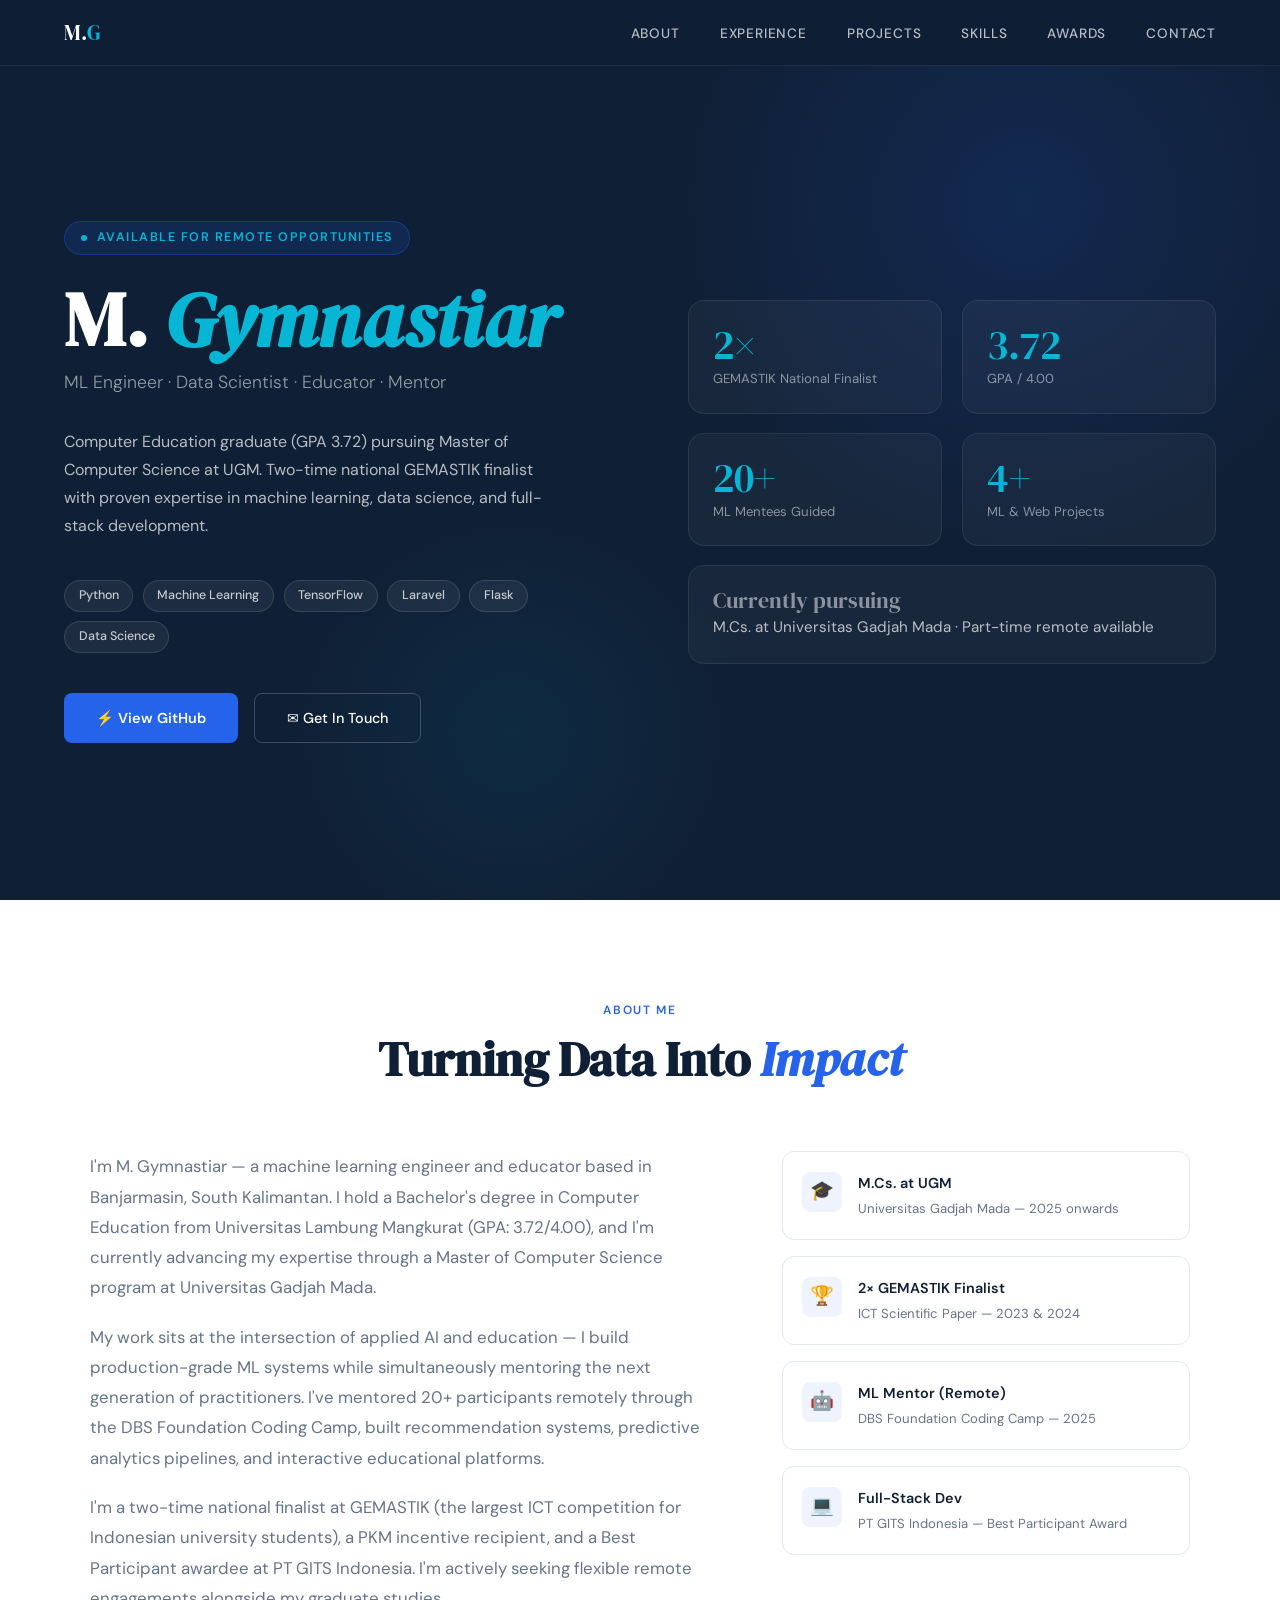
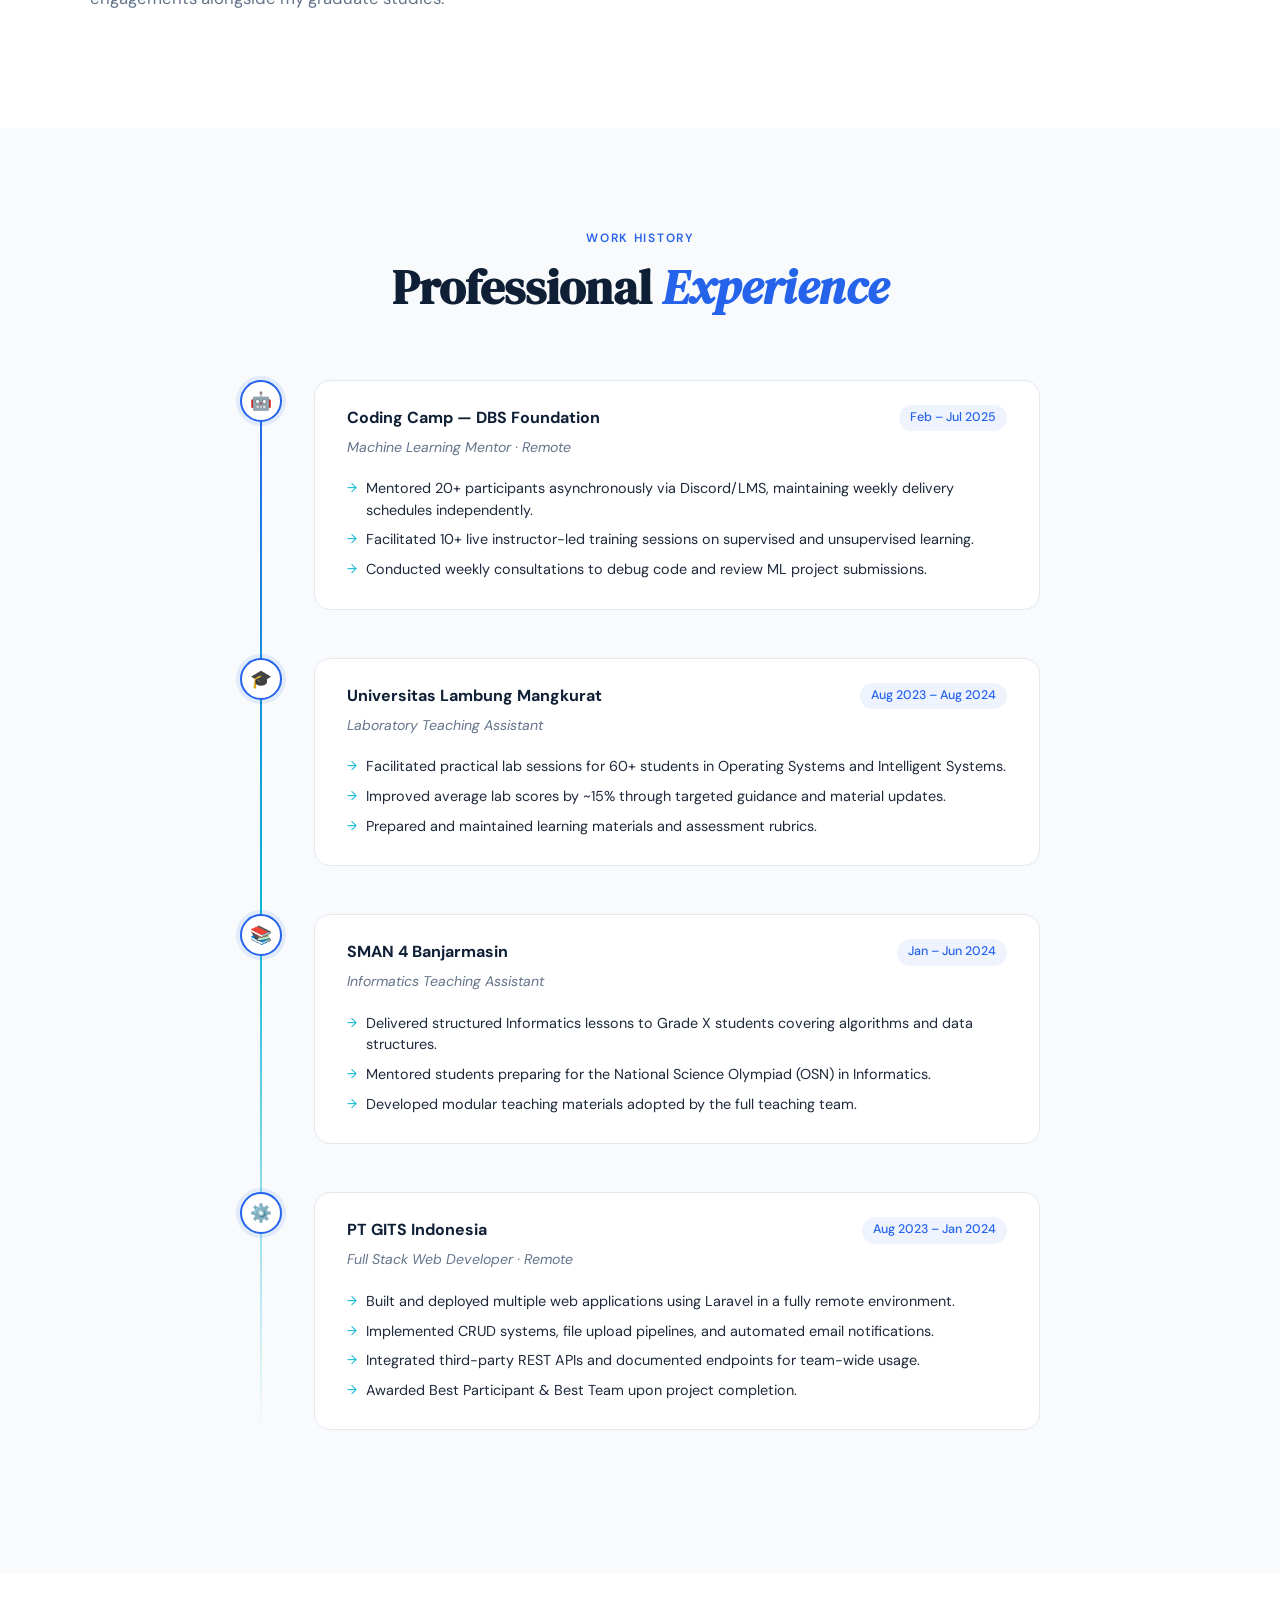
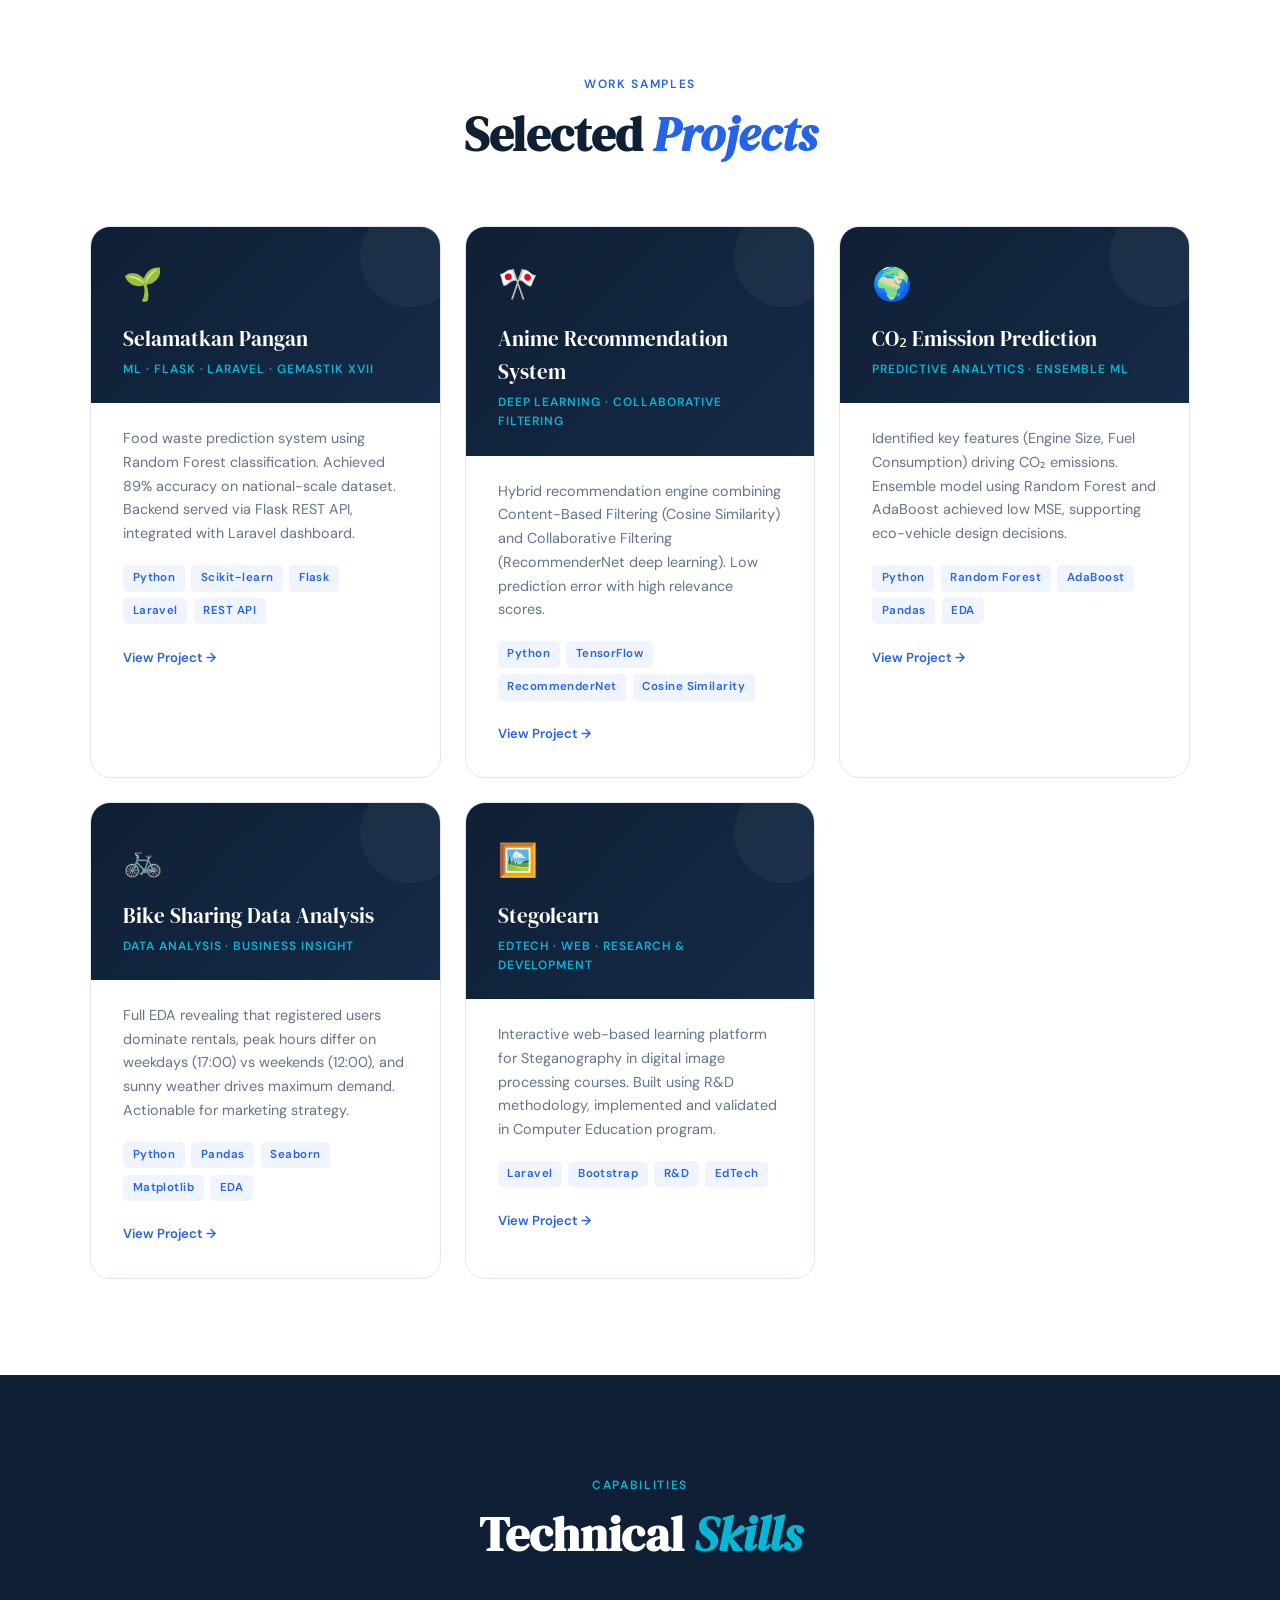
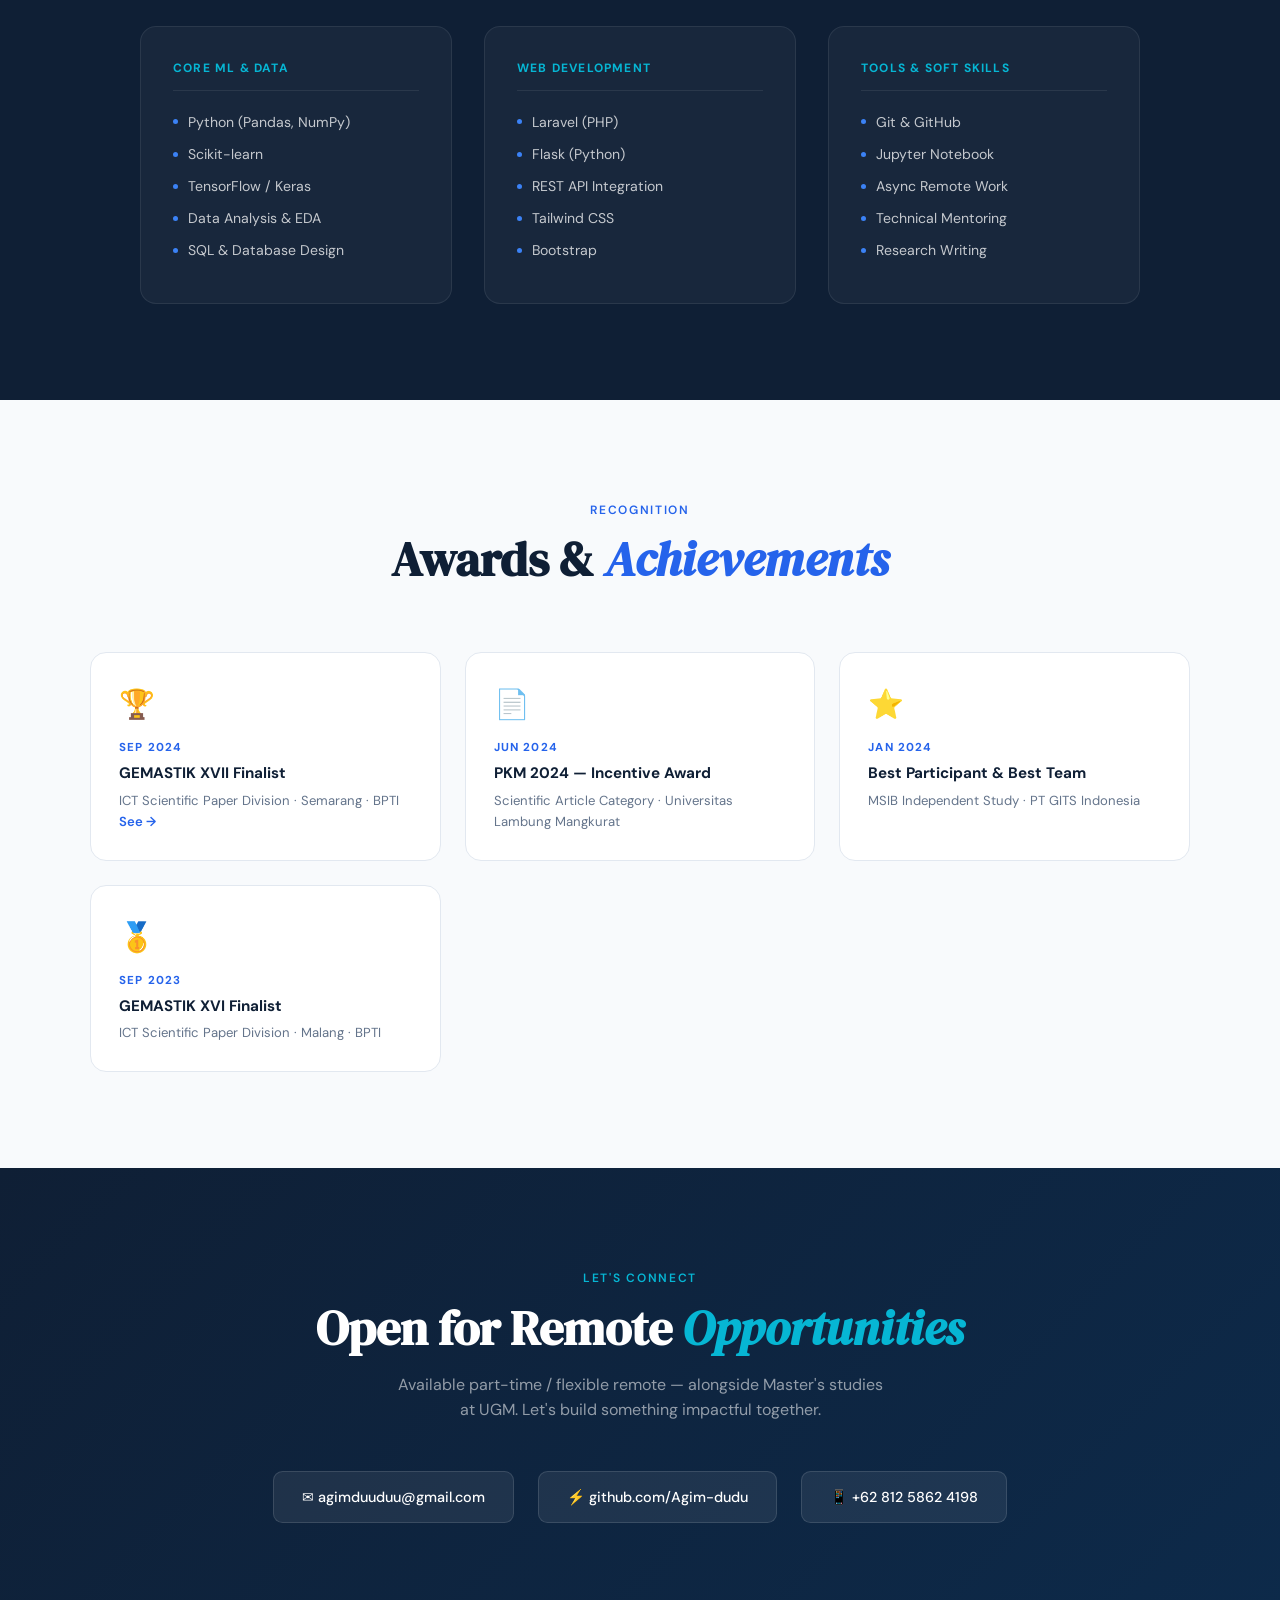
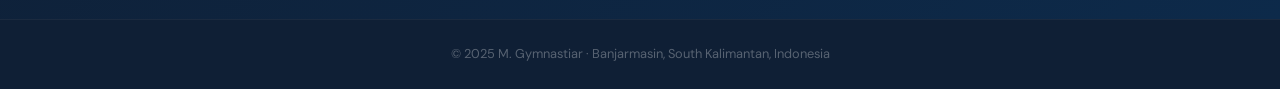
==== commit 1a4df6bf: "update file" ====
--- a/index.html
+++ b/index.html
@@ -1188,9 +1188,8 @@
         <div class="achievement-year">Sep 2024</div>
         <div class="achievement-title">GEMASTIK XVII Finalist</div>
         <div class="achievement-org">ICT Scientific Paper Division · Semarang · BPTI</div>
-        <a href="https://stegolearn.research-media.web.id/" target="_blank" rel="noopener noreferrer" class="btn-link">
-          See Project →
-        </a>
+        <div class="achievement-org"> <a href="https://stegolearn.research-media.web.id/" target="_blank"
+            class="project-link">See →</a></div>
       </div>
       <div class="achievement-card">
         <div class="achievement-icon">📄</div>
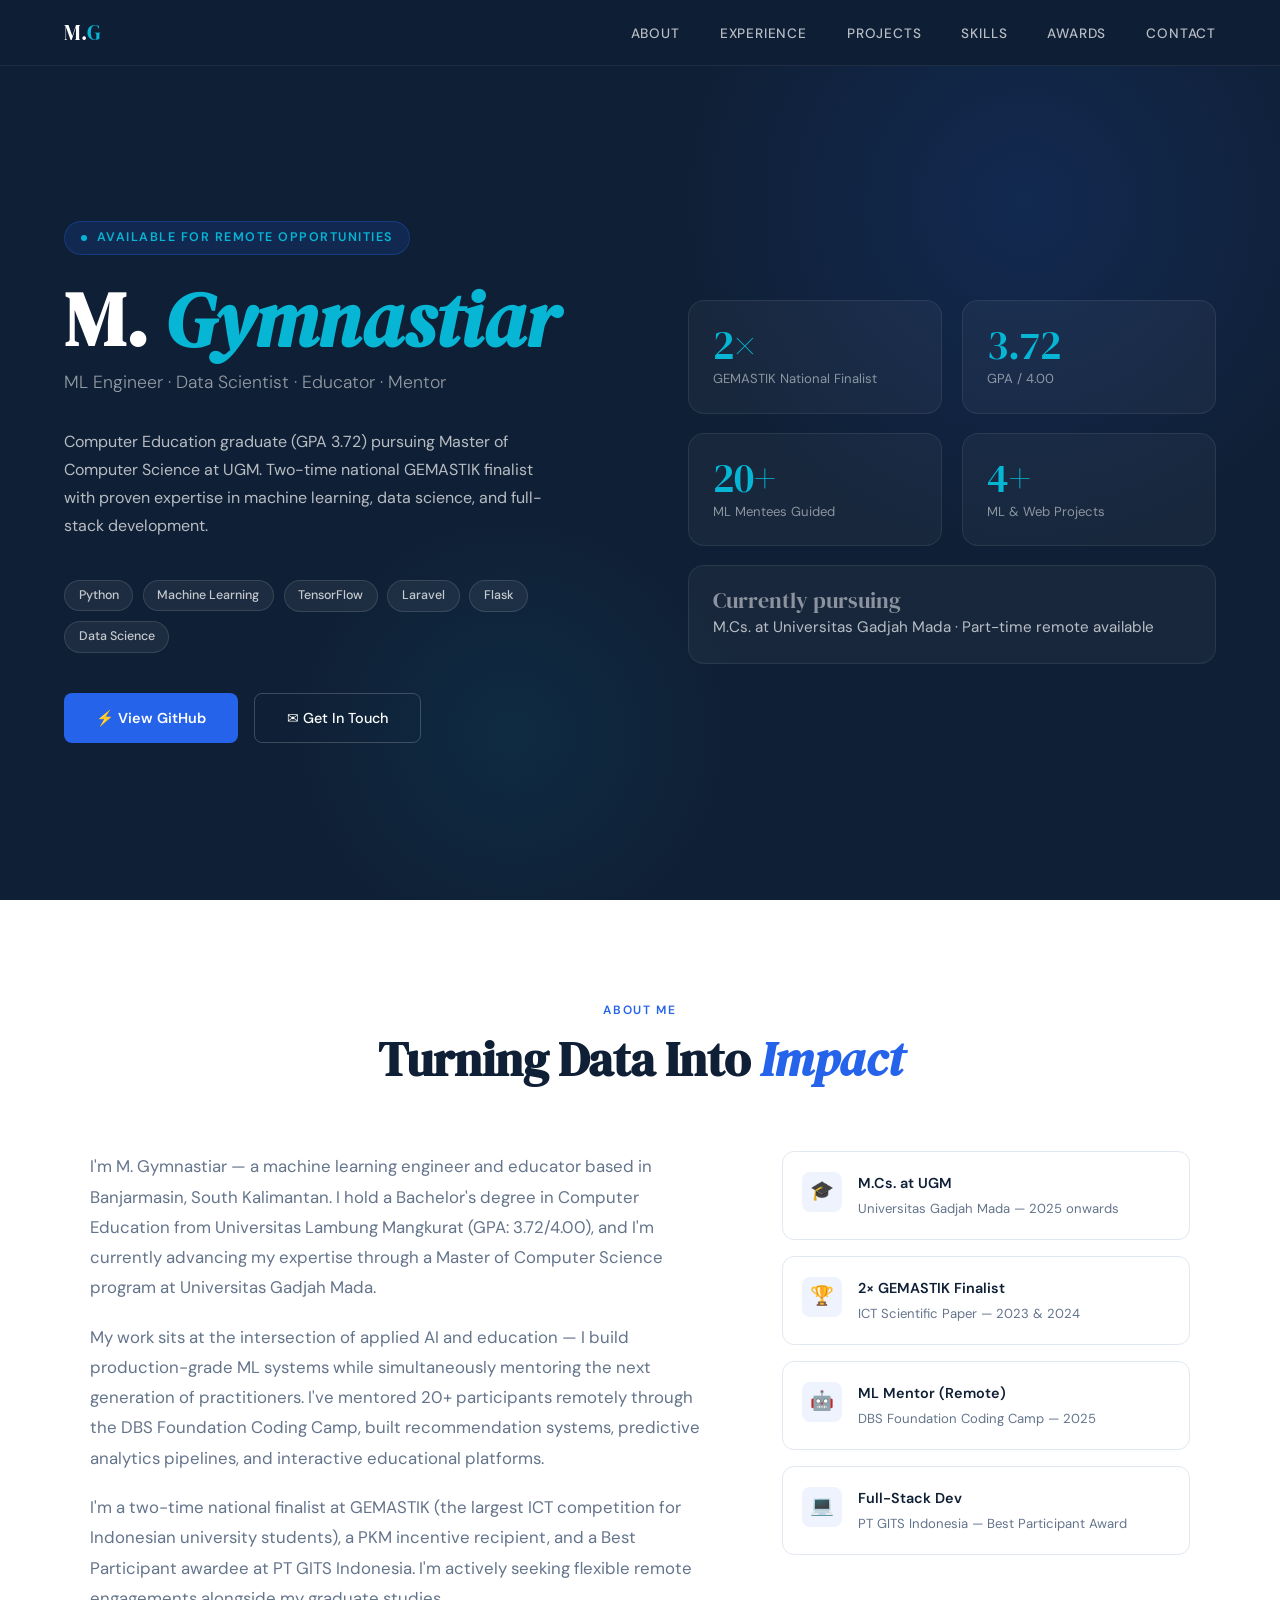
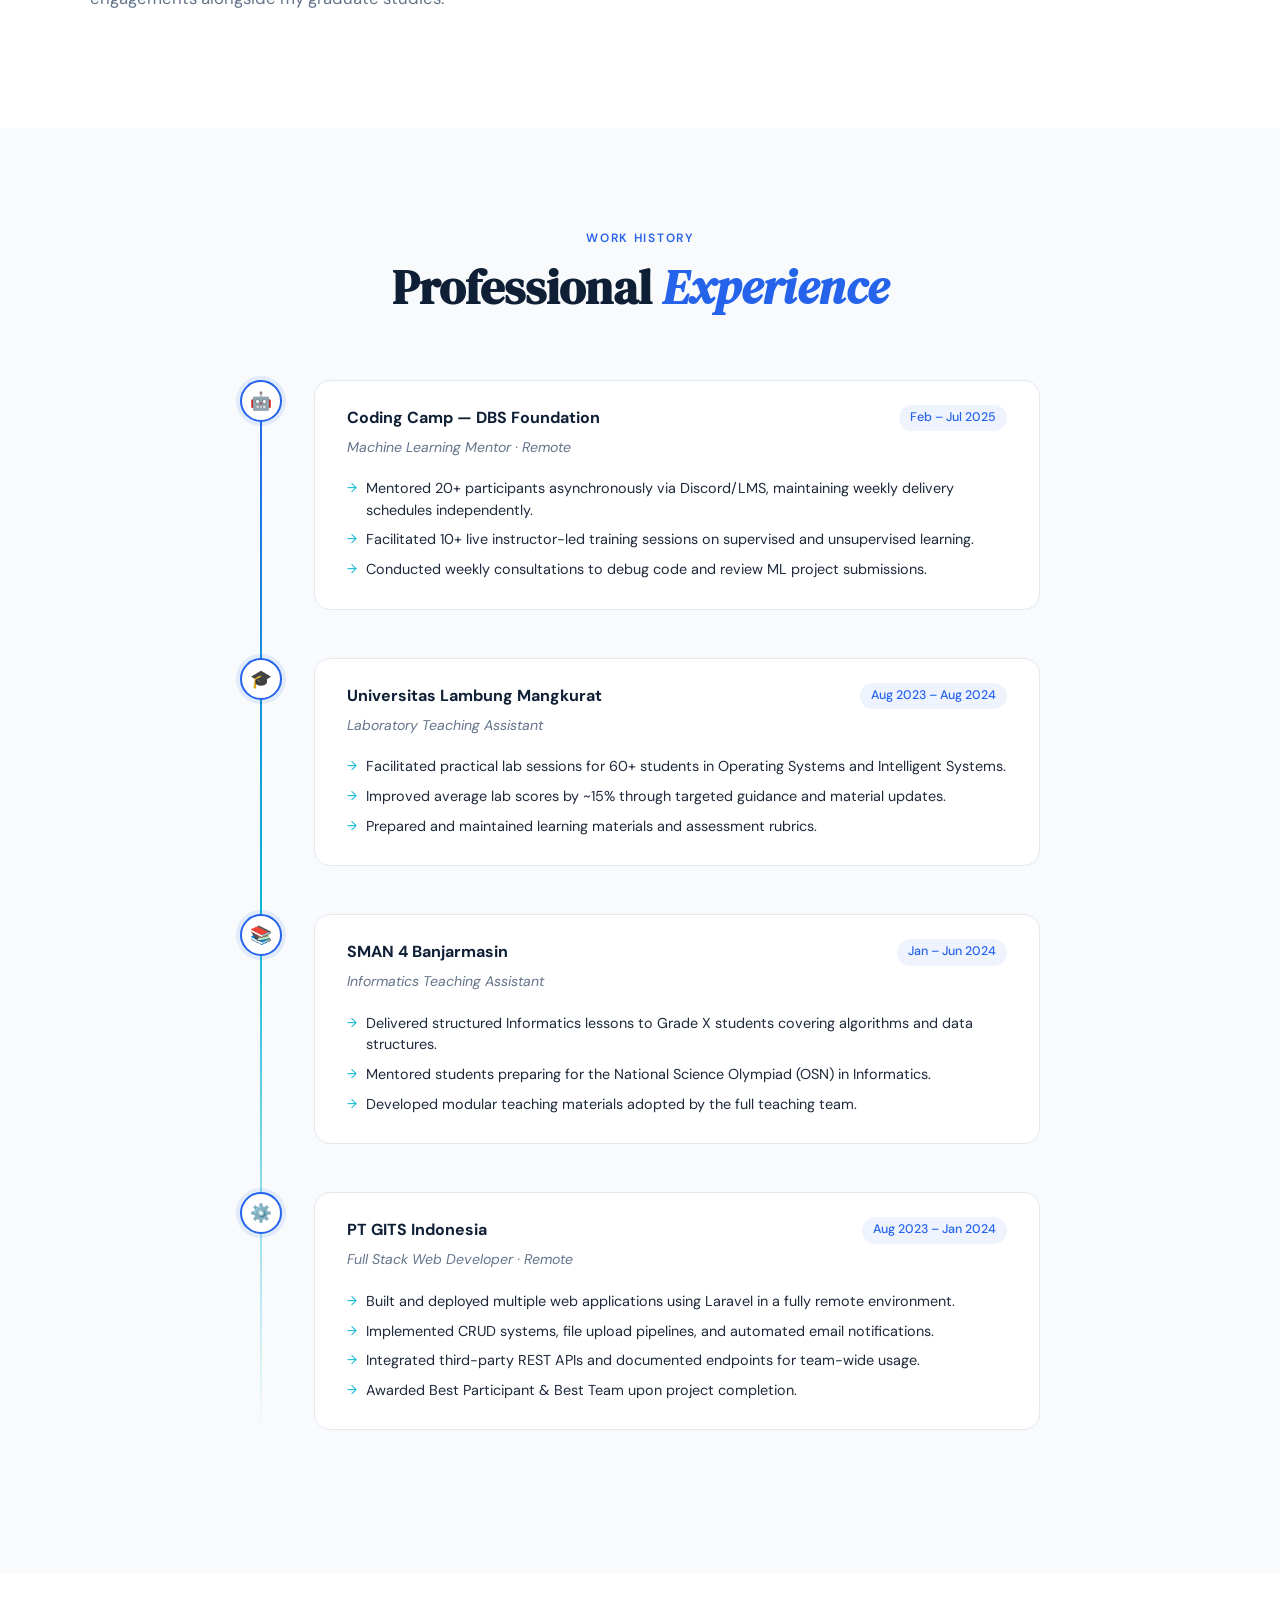
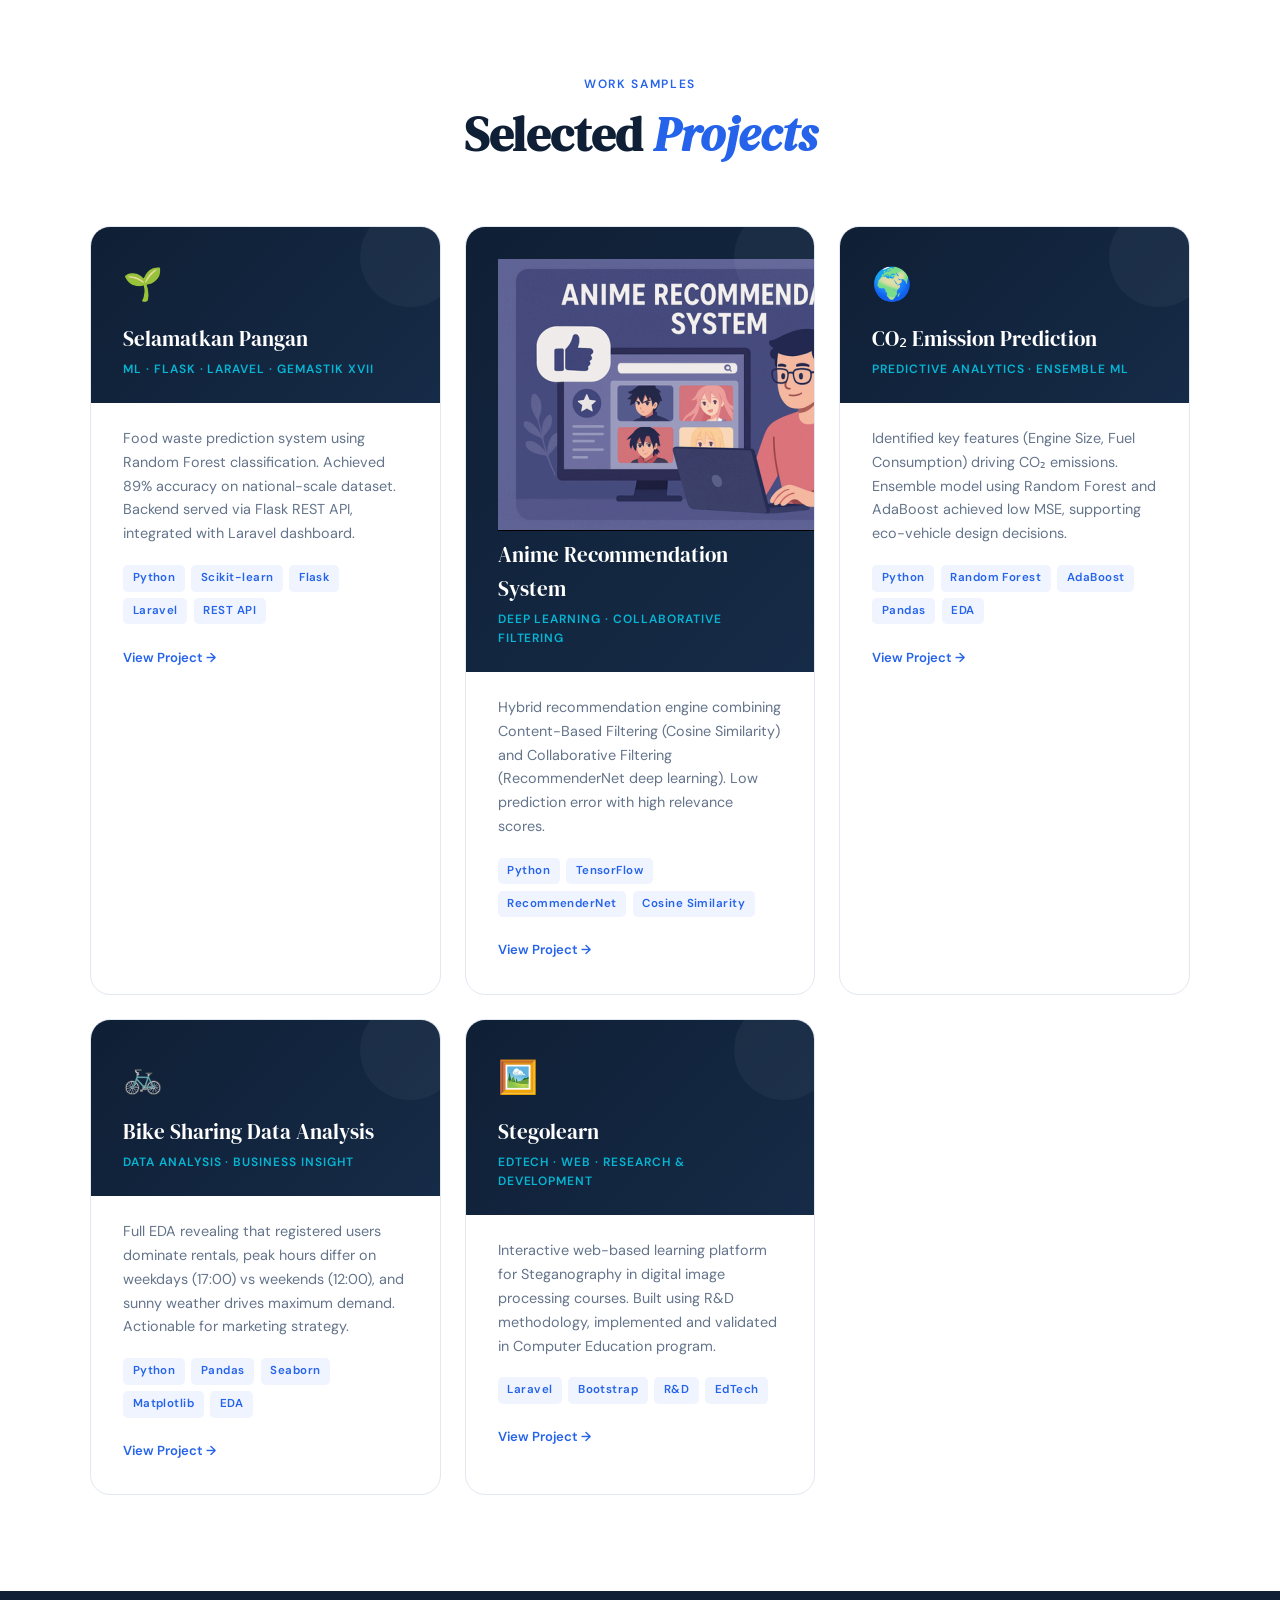
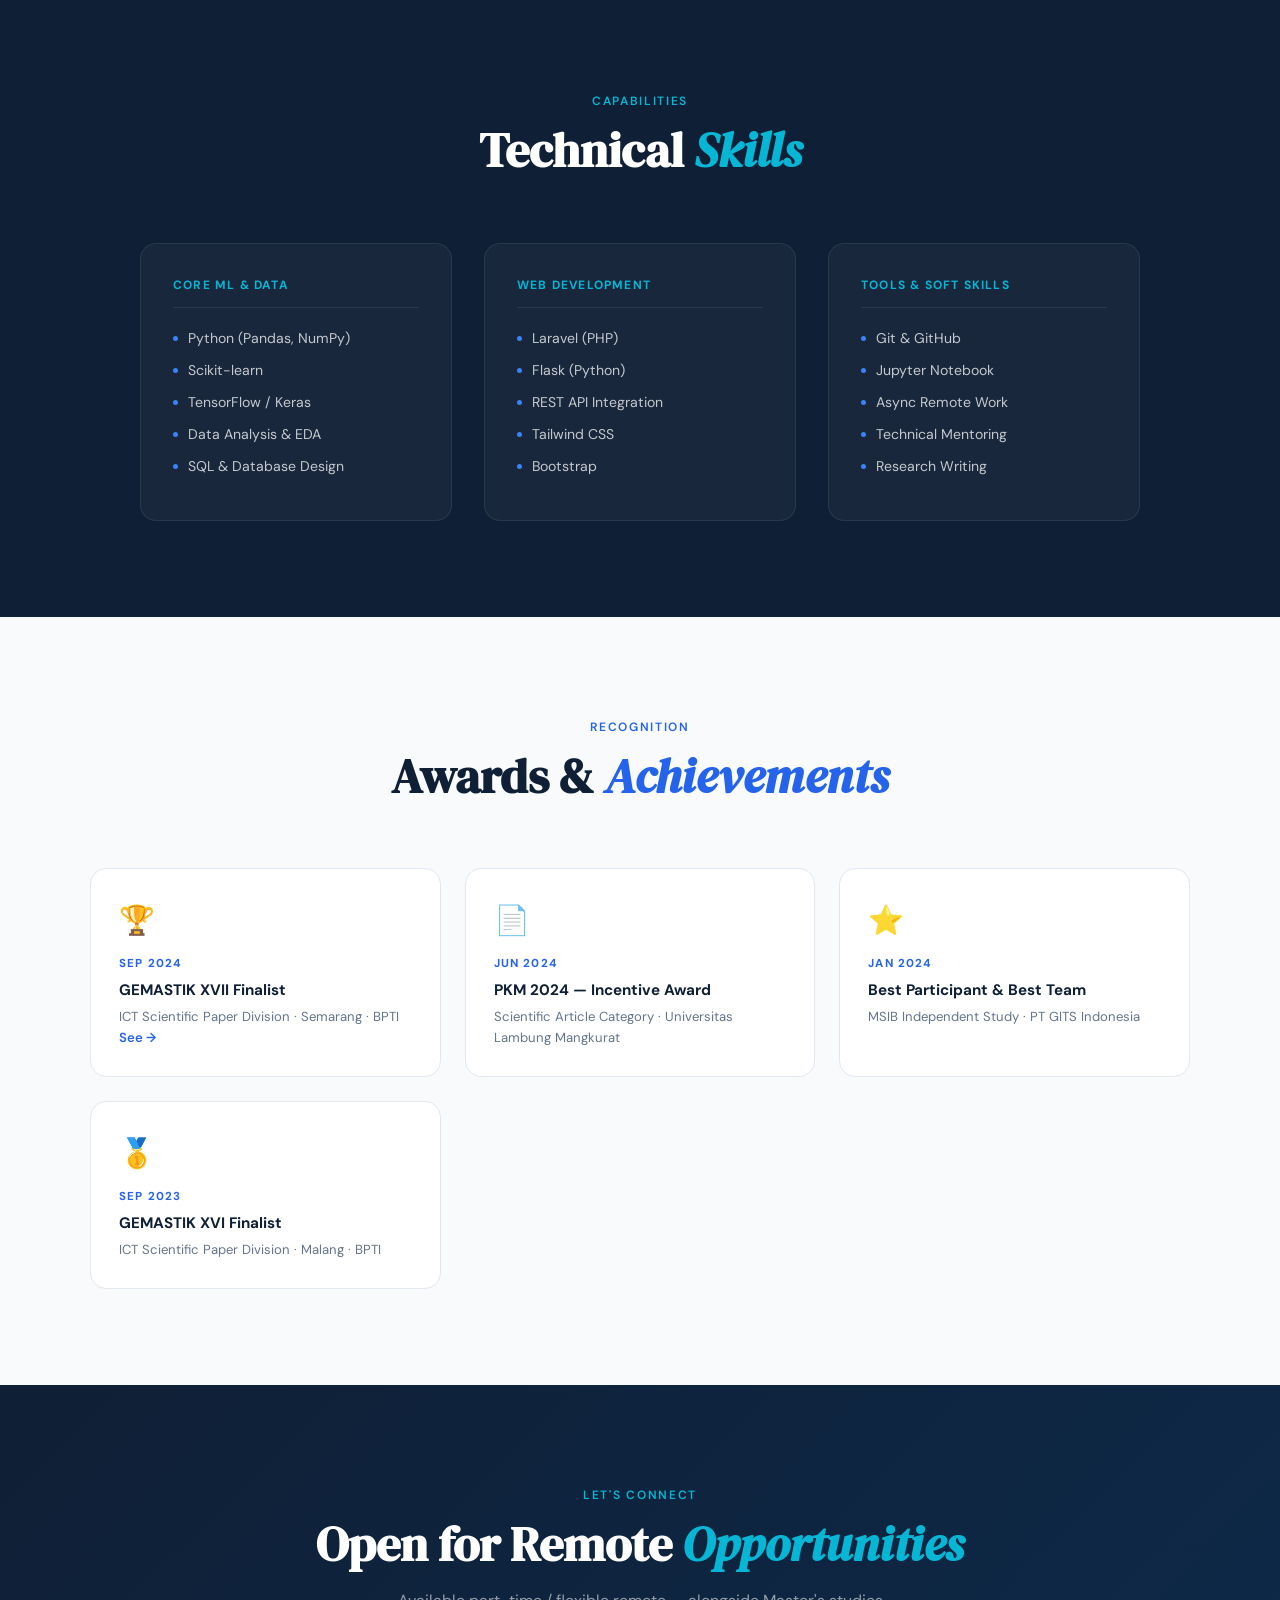
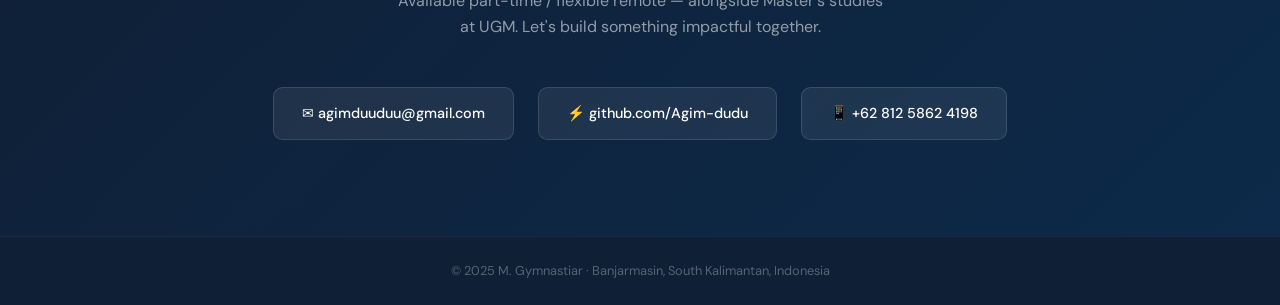
==== commit ce18788e: "update file" ====
--- a/index.html
+++ b/index.html
@@ -1070,7 +1070,7 @@
       </div>
       <div class="project-card">
         <div class="project-header">
-          <span class="project-emoji">🎌</span>
+          <img src="img/Screenshot 2026-04-21 110449.png" alt="Anime Recommendation" class="project-icon" />
           <div class="project-title">Anime Recommendation System</div>
           <div class="project-type">Deep Learning · Collaborative Filtering</div>
         </div>
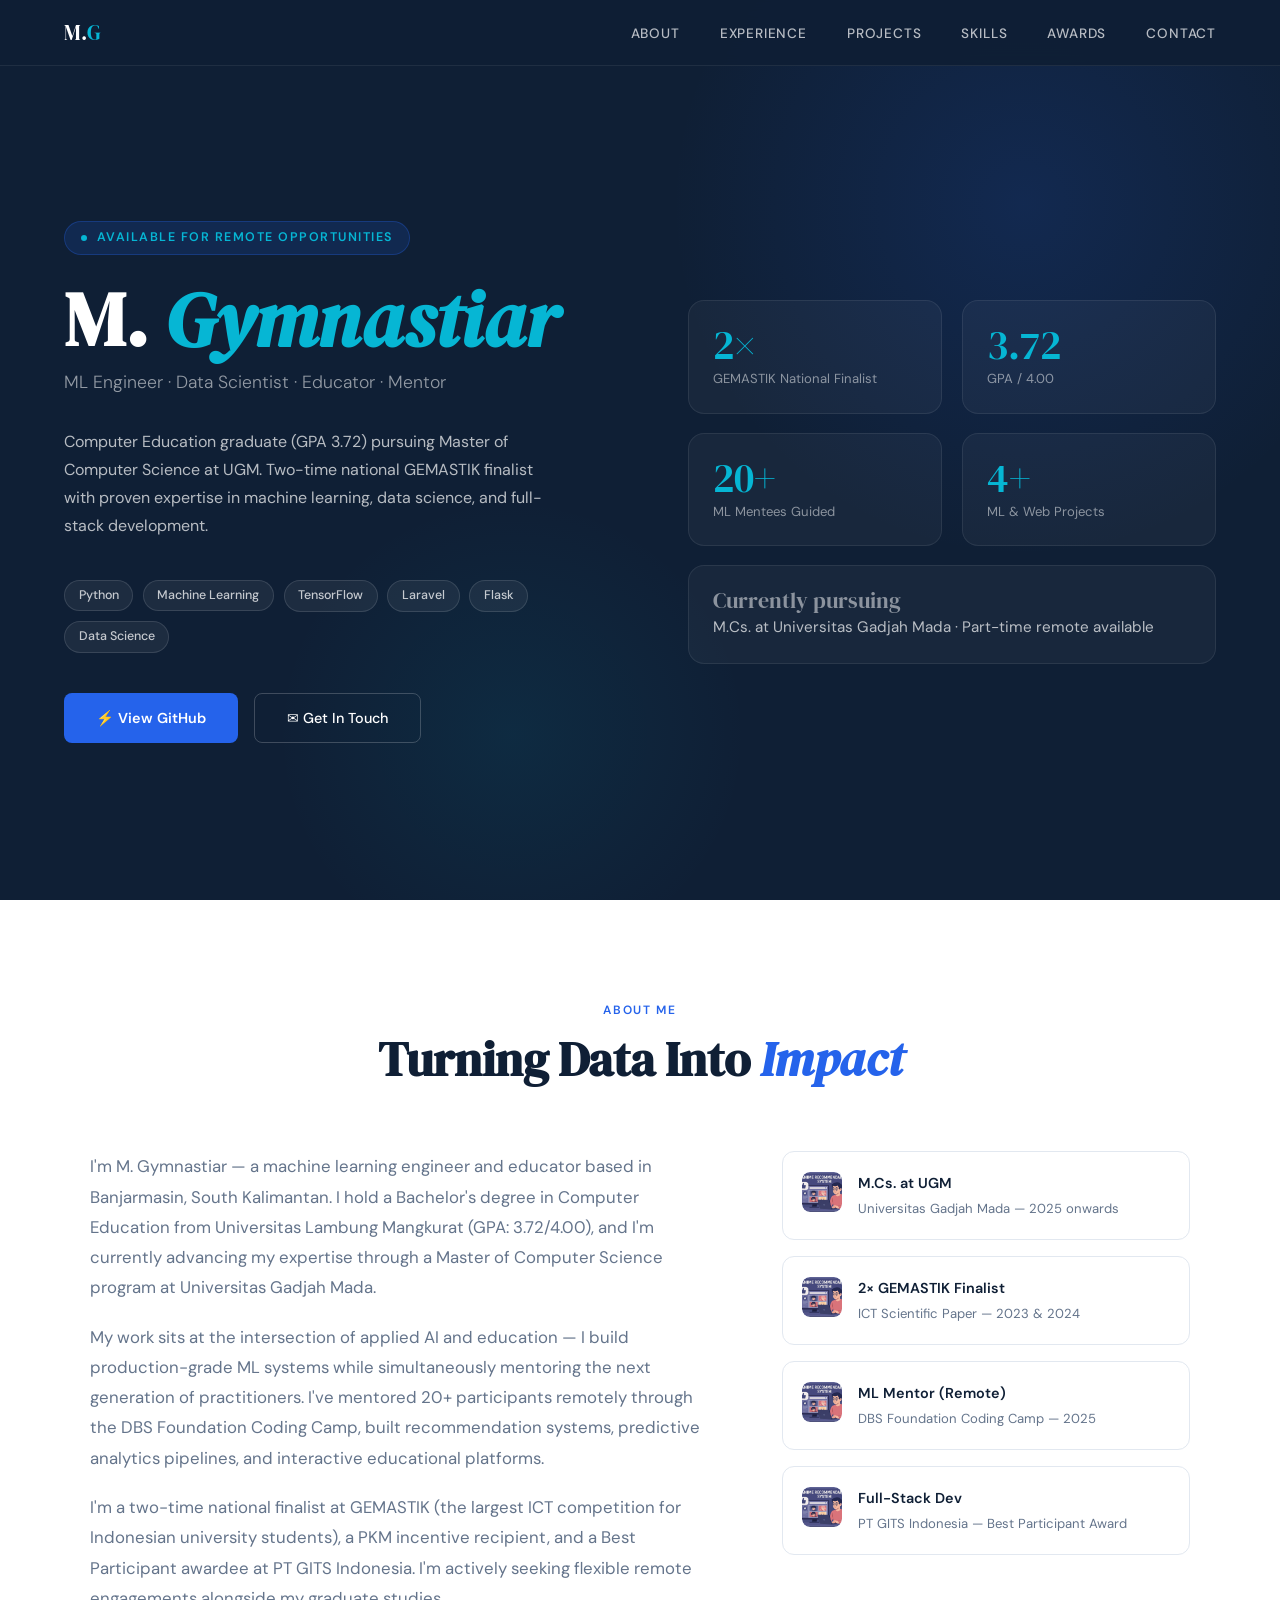
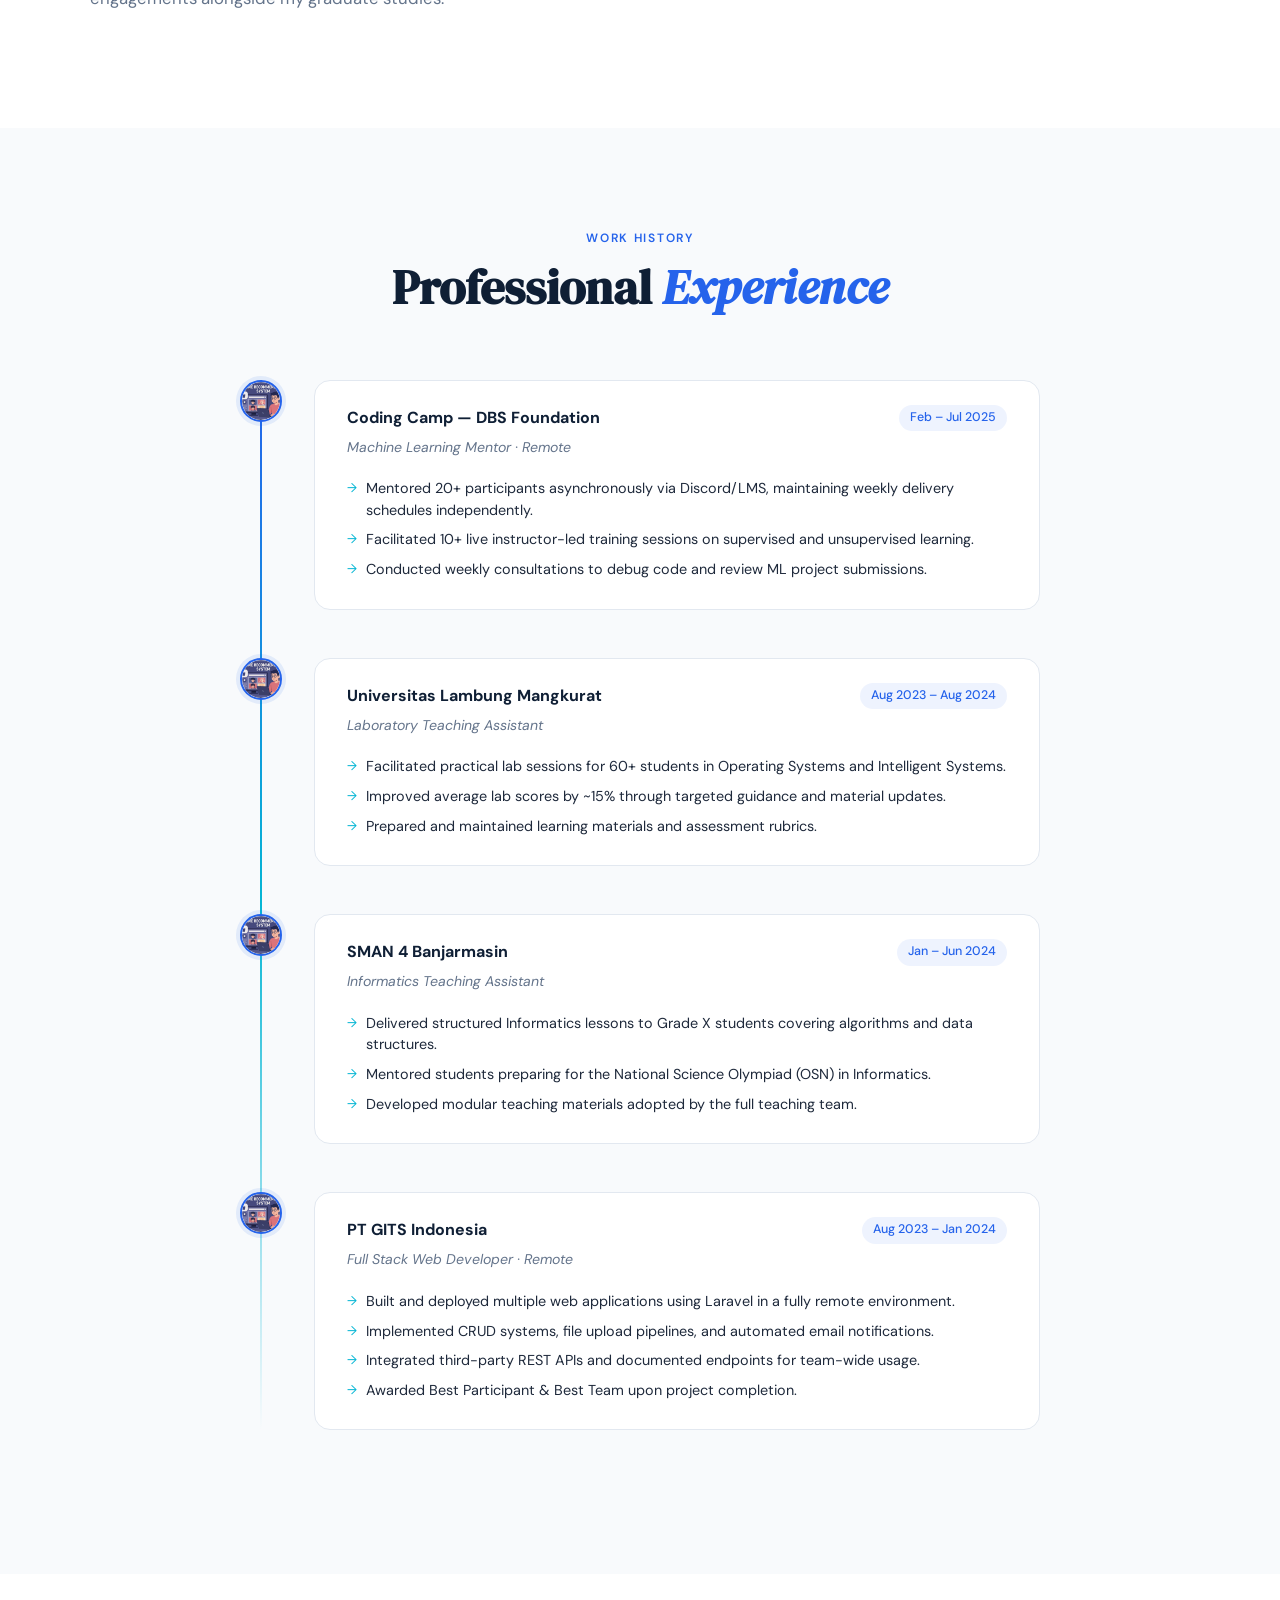
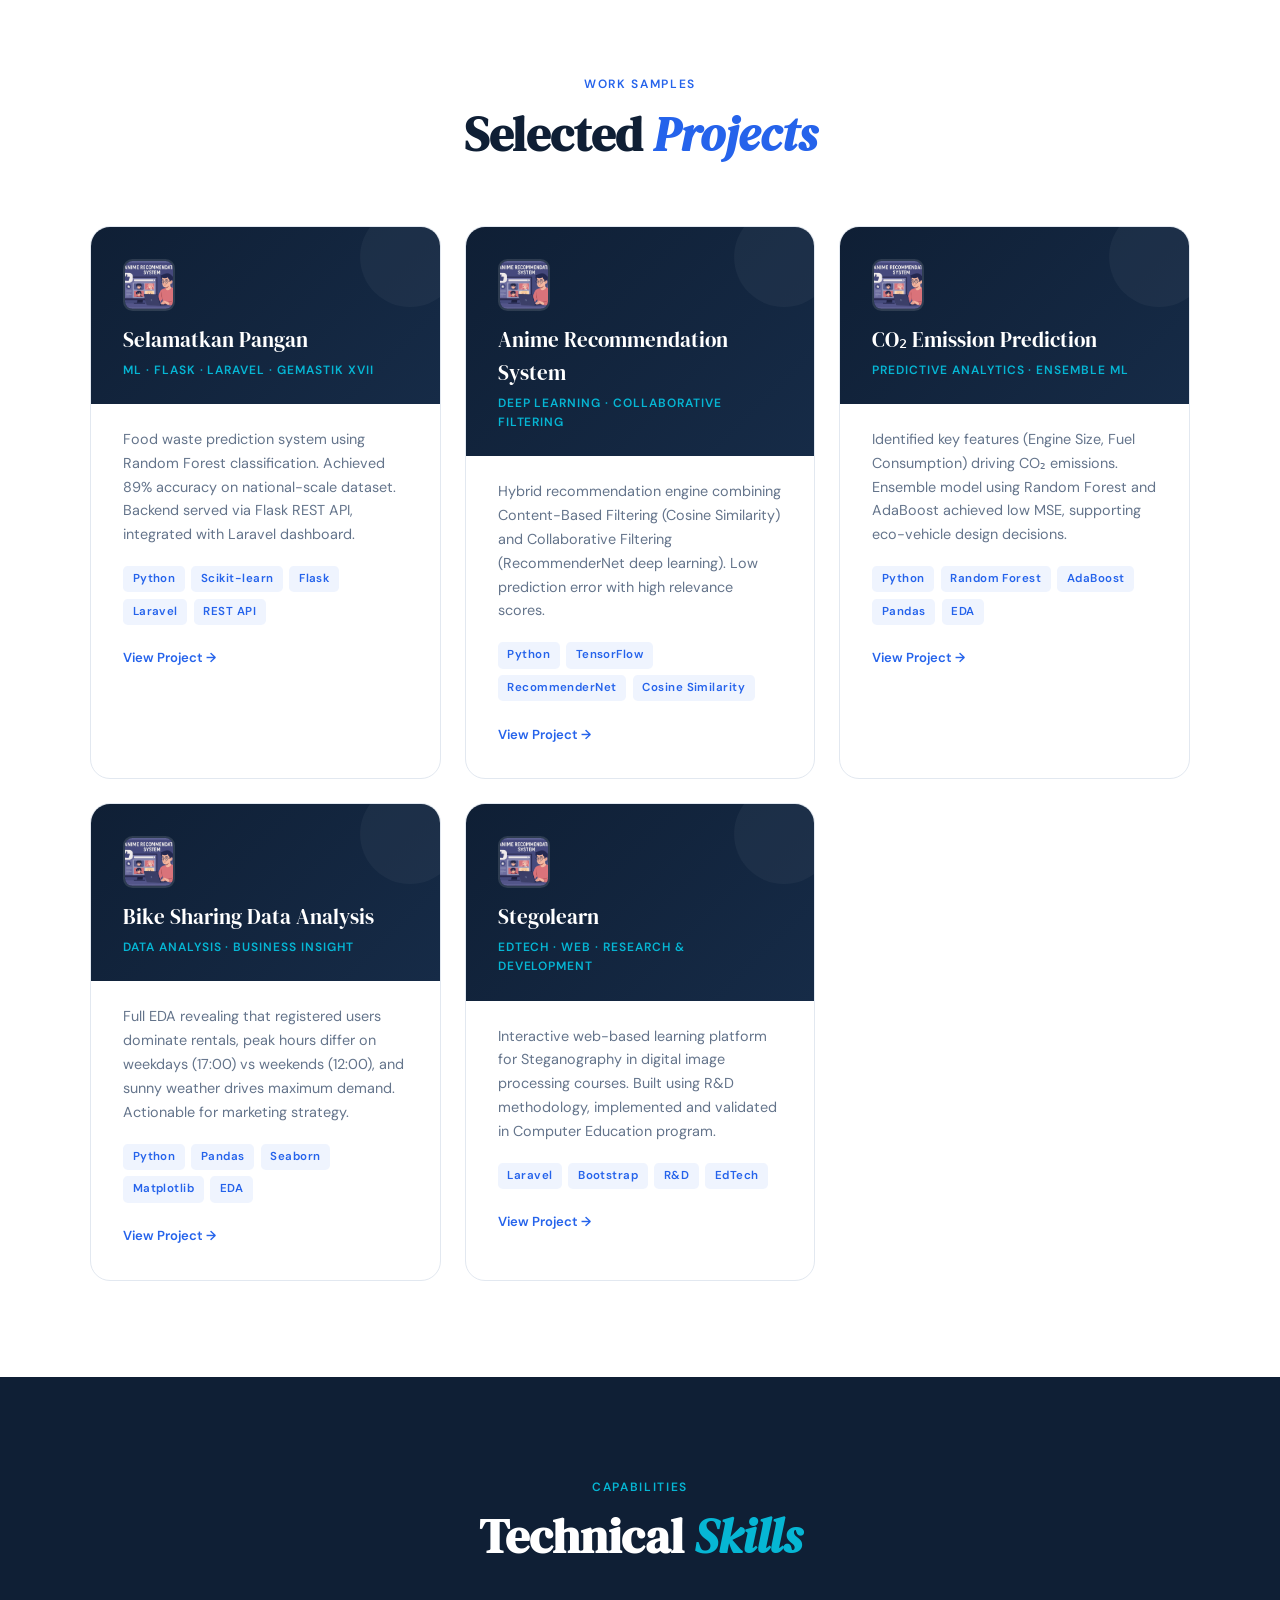
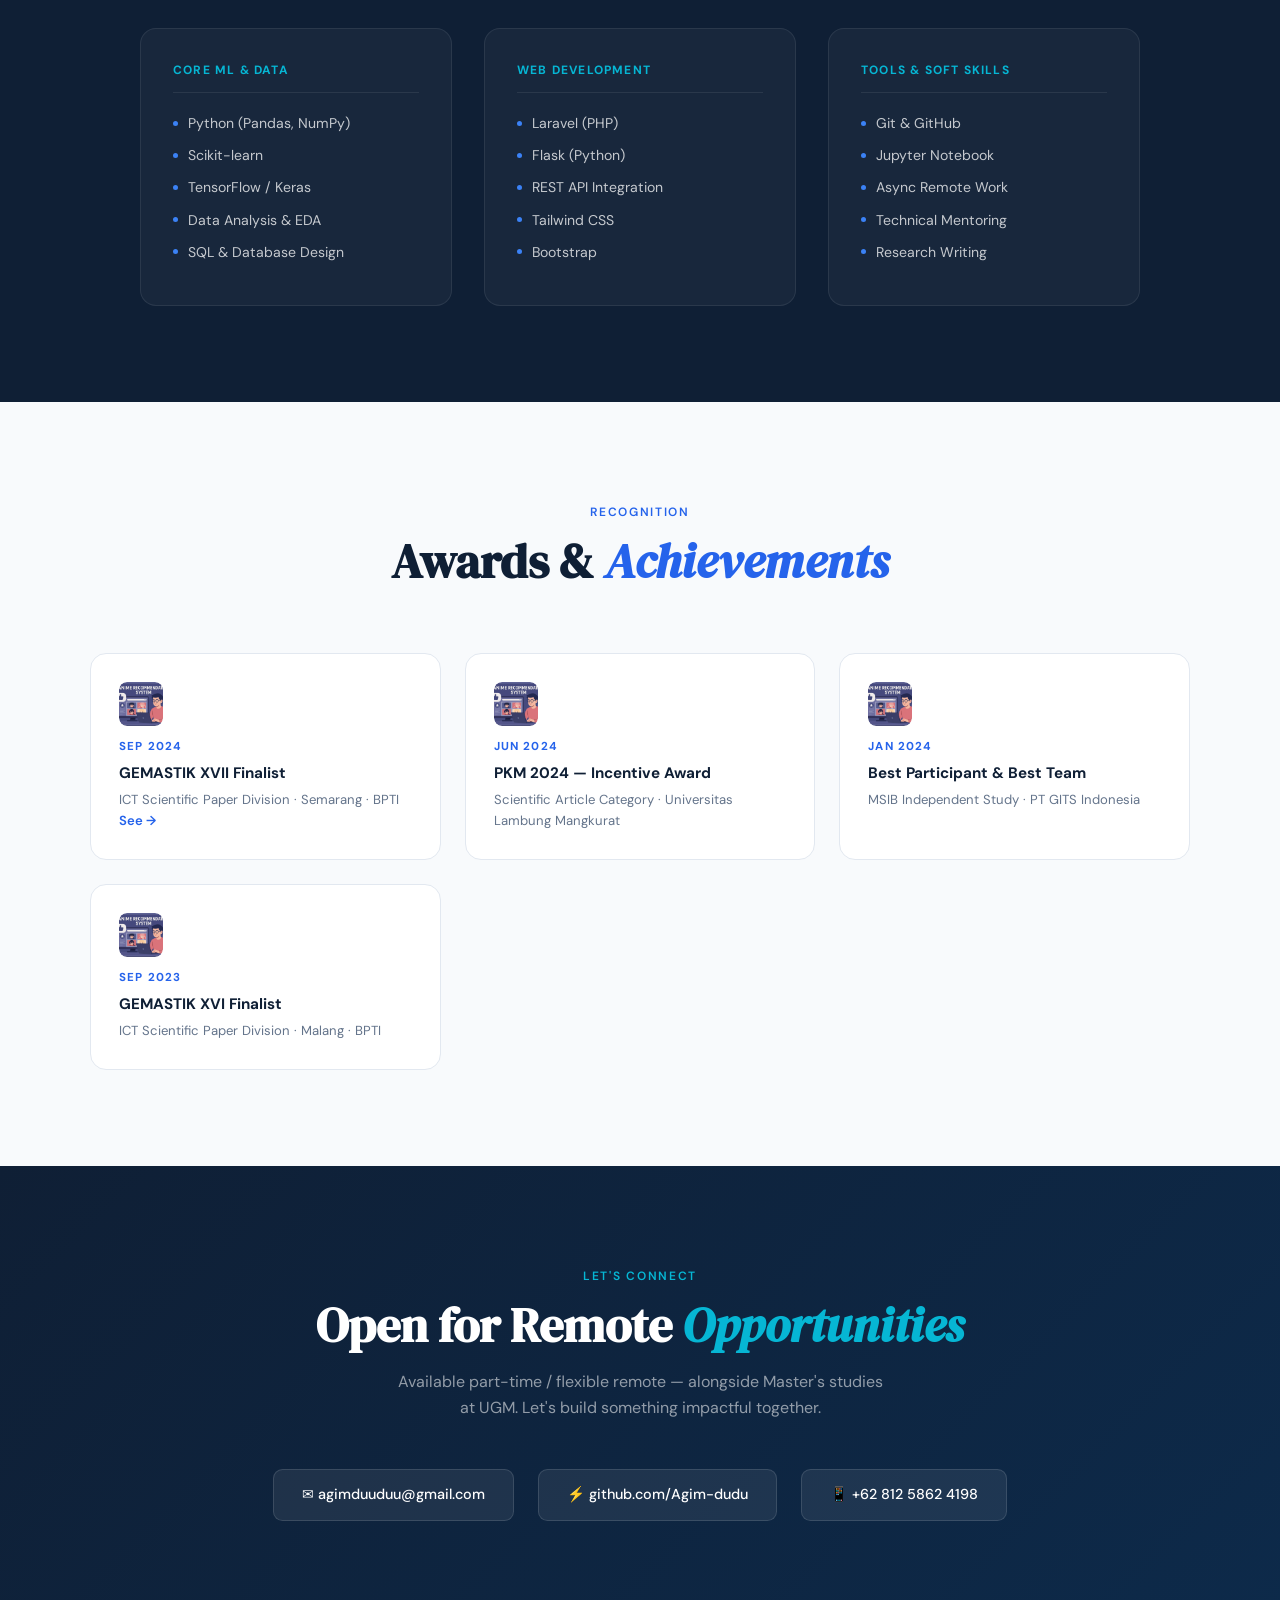
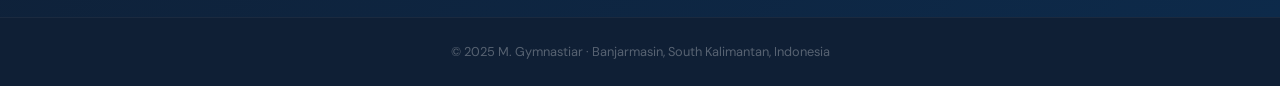
==== commit 39659135: "update file" ====
--- a/index.html
+++ b/index.html
@@ -381,6 +381,14 @@
       align-items: center;
       justify-content: center;
       font-size: 1.2rem;
+      overflow: hidden;
+    }
+
+    .highlight-icon img {
+      width: 100%;
+      height: 100%;
+      object-fit: cover;
+      border-radius: 0.5rem;
     }
 
     .highlight-text strong {
@@ -437,6 +445,14 @@
       position: relative;
       z-index: 1;
       box-shadow: 0 0 0 4px rgba(37, 99, 235, 0.1);
+      overflow: hidden;
+    }
+
+    .timeline-dot img {
+      width: 100%;
+      height: 100%;
+      object-fit: cover;
+      border-radius: 50%;
     }
 
     .timeline-content {
@@ -549,10 +565,15 @@
       background: rgba(255, 255, 255, 0.04);
     }
 
-    .project-emoji {
-      font-size: 2rem;
+    /* Icon gambar di project header */
+    .project-icon {
+      width: 52px;
+      height: 52px;
+      object-fit: cover;
+      border-radius: 0.6rem;
       margin-bottom: 0.75rem;
       display: block;
+      border: 2px solid rgba(255, 255, 255, 0.12);
     }
 
     .project-title {
@@ -706,8 +727,18 @@
     }
 
     .achievement-icon {
-      font-size: 1.8rem;
+      width: 44px;
+      height: 44px;
       margin-bottom: 0.75rem;
+      border-radius: 0.5rem;
+      overflow: hidden;
+    }
+
+    .achievement-icon img {
+      width: 100%;
+      height: 100%;
+      object-fit: cover;
+      border-radius: 0.5rem;
     }
 
     .achievement-year {
@@ -941,28 +972,36 @@
       </div>
       <div class="about-highlights">
         <div class="highlight-item">
-          <div class="highlight-icon">🎓</div>
+          <div class="highlight-icon">
+            <img src="img/Screenshot 2026-04-21 110449.png" alt="UGM" />
+          </div>
           <div class="highlight-text">
             <strong>M.Cs. at UGM</strong>
             <span>Universitas Gadjah Mada — 2025 onwards</span>
           </div>
         </div>
         <div class="highlight-item">
-          <div class="highlight-icon">🏆</div>
+          <div class="highlight-icon">
+            <img src="img/Screenshot 2026-04-21 110449.png" alt="GEMASTIK" />
+          </div>
           <div class="highlight-text">
             <strong>2× GEMASTIK Finalist</strong>
             <span>ICT Scientific Paper — 2023 & 2024</span>
           </div>
         </div>
         <div class="highlight-item">
-          <div class="highlight-icon">🤖</div>
+          <div class="highlight-icon">
+            <img src="img/Screenshot 2026-04-21 110449.png" alt="ML Mentor" />
+          </div>
           <div class="highlight-text">
             <strong>ML Mentor (Remote)</strong>
             <span>DBS Foundation Coding Camp — 2025</span>
           </div>
         </div>
         <div class="highlight-item">
-          <div class="highlight-icon">💻</div>
+          <div class="highlight-icon">
+            <img src="img/Screenshot 2026-04-21 110449.png" alt="Full-Stack Dev" />
+          </div>
           <div class="highlight-text">
             <strong>Full-Stack Dev</strong>
             <span>PT GITS Indonesia — Best Participant Award</span>
@@ -980,7 +1019,9 @@
     </div>
     <div class="timeline">
       <div class="timeline-item">
-        <div class="timeline-dot">🤖</div>
+        <div class="timeline-dot">
+          <img src="img/Screenshot 2026-04-21 110449.png" alt="DBS Foundation" />
+        </div>
         <div class="timeline-content">
           <div class="timeline-meta">
             <span class="timeline-org">Coding Camp — DBS Foundation</span>
@@ -996,7 +1037,9 @@
         </div>
       </div>
       <div class="timeline-item">
-        <div class="timeline-dot">🎓</div>
+        <div class="timeline-dot">
+          <img src="img/Screenshot 2026-04-21 110449.png" alt="ULM" />
+        </div>
         <div class="timeline-content">
           <div class="timeline-meta">
             <span class="timeline-org">Universitas Lambung Mangkurat</span>
@@ -1011,7 +1054,9 @@
         </div>
       </div>
       <div class="timeline-item">
-        <div class="timeline-dot">📚</div>
+        <div class="timeline-dot">
+          <img src="img/Screenshot 2026-04-21 110449.png" alt="SMAN 4" />
+        </div>
         <div class="timeline-content">
           <div class="timeline-meta">
             <span class="timeline-org">SMAN 4 Banjarmasin</span>
@@ -1027,7 +1072,9 @@
         </div>
       </div>
       <div class="timeline-item">
-        <div class="timeline-dot">⚙️</div>
+        <div class="timeline-dot">
+          <img src="img/Screenshot 2026-04-21 110449.png" alt="PT GITS" />
+        </div>
         <div class="timeline-content">
           <div class="timeline-meta">
             <span class="timeline-org">PT GITS Indonesia</span>
@@ -1054,7 +1101,7 @@
     <div class="projects-grid">
       <div class="project-card">
         <div class="project-header">
-          <span class="project-emoji">🌱</span>
+          <img src="img/Screenshot 2026-04-21 110449.png" alt="Selamatkan Pangan" class="project-icon" />
           <div class="project-title">Selamatkan Pangan</div>
           <div class="project-type">ML · Flask · Laravel · GEMASTIK XVII</div>
         </div>
@@ -1086,7 +1133,7 @@
       </div>
       <div class="project-card">
         <div class="project-header">
-          <span class="project-emoji">🌍</span>
+          <img src="img/Screenshot 2026-04-21 110449.png" alt="CO2 Emission" class="project-icon" />
           <div class="project-title">CO₂ Emission Prediction</div>
           <div class="project-type">Predictive Analytics · Ensemble ML</div>
         </div>
@@ -1104,7 +1151,7 @@
       </div>
       <div class="project-card">
         <div class="project-header">
-          <span class="project-emoji">🚲</span>
+          <img src="img/Screenshot 2026-04-21 110449.png" alt="Bike Sharing" class="project-icon" />
           <div class="project-title">Bike Sharing Data Analysis</div>
           <div class="project-type">Data Analysis · Business Insight</div>
         </div>
@@ -1122,7 +1169,7 @@
       </div>
       <div class="project-card">
         <div class="project-header">
-          <span class="project-emoji">🖼️</span>
+          <img src="img/Screenshot 2026-04-21 110449.png" alt="Stegolearn" class="project-icon" />
           <div class="project-title">Stegolearn</div>
           <div class="project-type">EdTech · Web · Research & Development</div>
         </div>
@@ -1184,27 +1231,35 @@
     </div>
     <div class="achievements-grid">
       <div class="achievement-card">
-        <div class="achievement-icon">🏆</div>
+        <div class="achievement-icon">
+          <img src="img/Screenshot 2026-04-21 110449.png" alt="GEMASTIK XVII" />
+        </div>
         <div class="achievement-year">Sep 2024</div>
         <div class="achievement-title">GEMASTIK XVII Finalist</div>
         <div class="achievement-org">ICT Scientific Paper Division · Semarang · BPTI</div>
-        <div class="achievement-org"> <a href="https://stegolearn.research-media.web.id/" target="_blank"
+        <div class="achievement-org"><a href="https://stegolearn.research-media.web.id/" target="_blank"
             class="project-link">See →</a></div>
       </div>
       <div class="achievement-card">
-        <div class="achievement-icon">📄</div>
+        <div class="achievement-icon">
+          <img src="img/Screenshot 2026-04-21 110449.png" alt="PKM 2024" />
+        </div>
         <div class="achievement-year">Jun 2024</div>
         <div class="achievement-title">PKM 2024 — Incentive Award</div>
         <div class="achievement-org">Scientific Article Category · Universitas Lambung Mangkurat</div>
       </div>
       <div class="achievement-card">
-        <div class="achievement-icon">⭐</div>
+        <div class="achievement-icon">
+          <img src="img/Screenshot 2026-04-21 110449.png" alt="Best Participant" />
+        </div>
         <div class="achievement-year">Jan 2024</div>
         <div class="achievement-title">Best Participant & Best Team</div>
         <div class="achievement-org">MSIB Independent Study · PT GITS Indonesia</div>
       </div>
       <div class="achievement-card">
-        <div class="achievement-icon">🥇</div>
+        <div class="achievement-icon">
+          <img src="img/Screenshot 2026-04-21 110449.png" alt="GEMASTIK XVI" />
+        </div>
         <div class="achievement-year">Sep 2023</div>
         <div class="achievement-title">GEMASTIK XVI Finalist</div>
         <div class="achievement-org">ICT Scientific Paper Division · Malang · BPTI</div>
